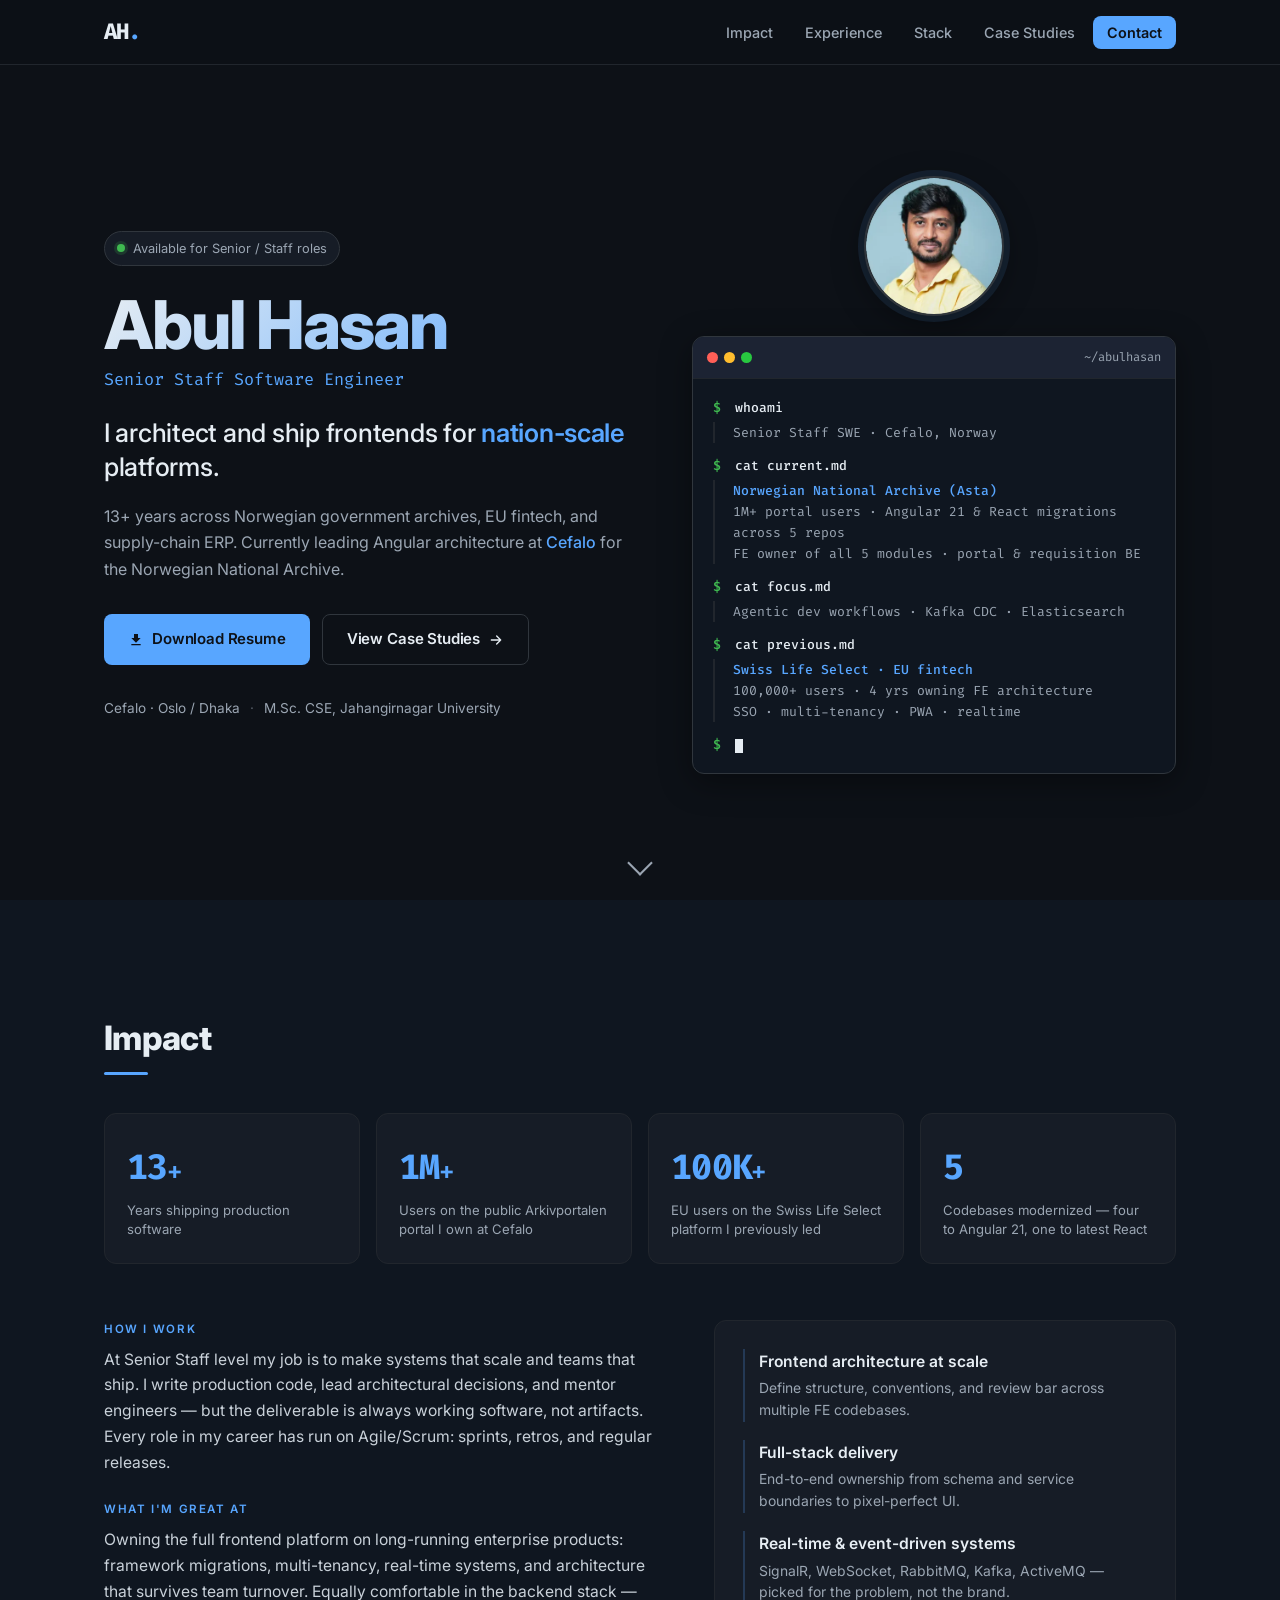
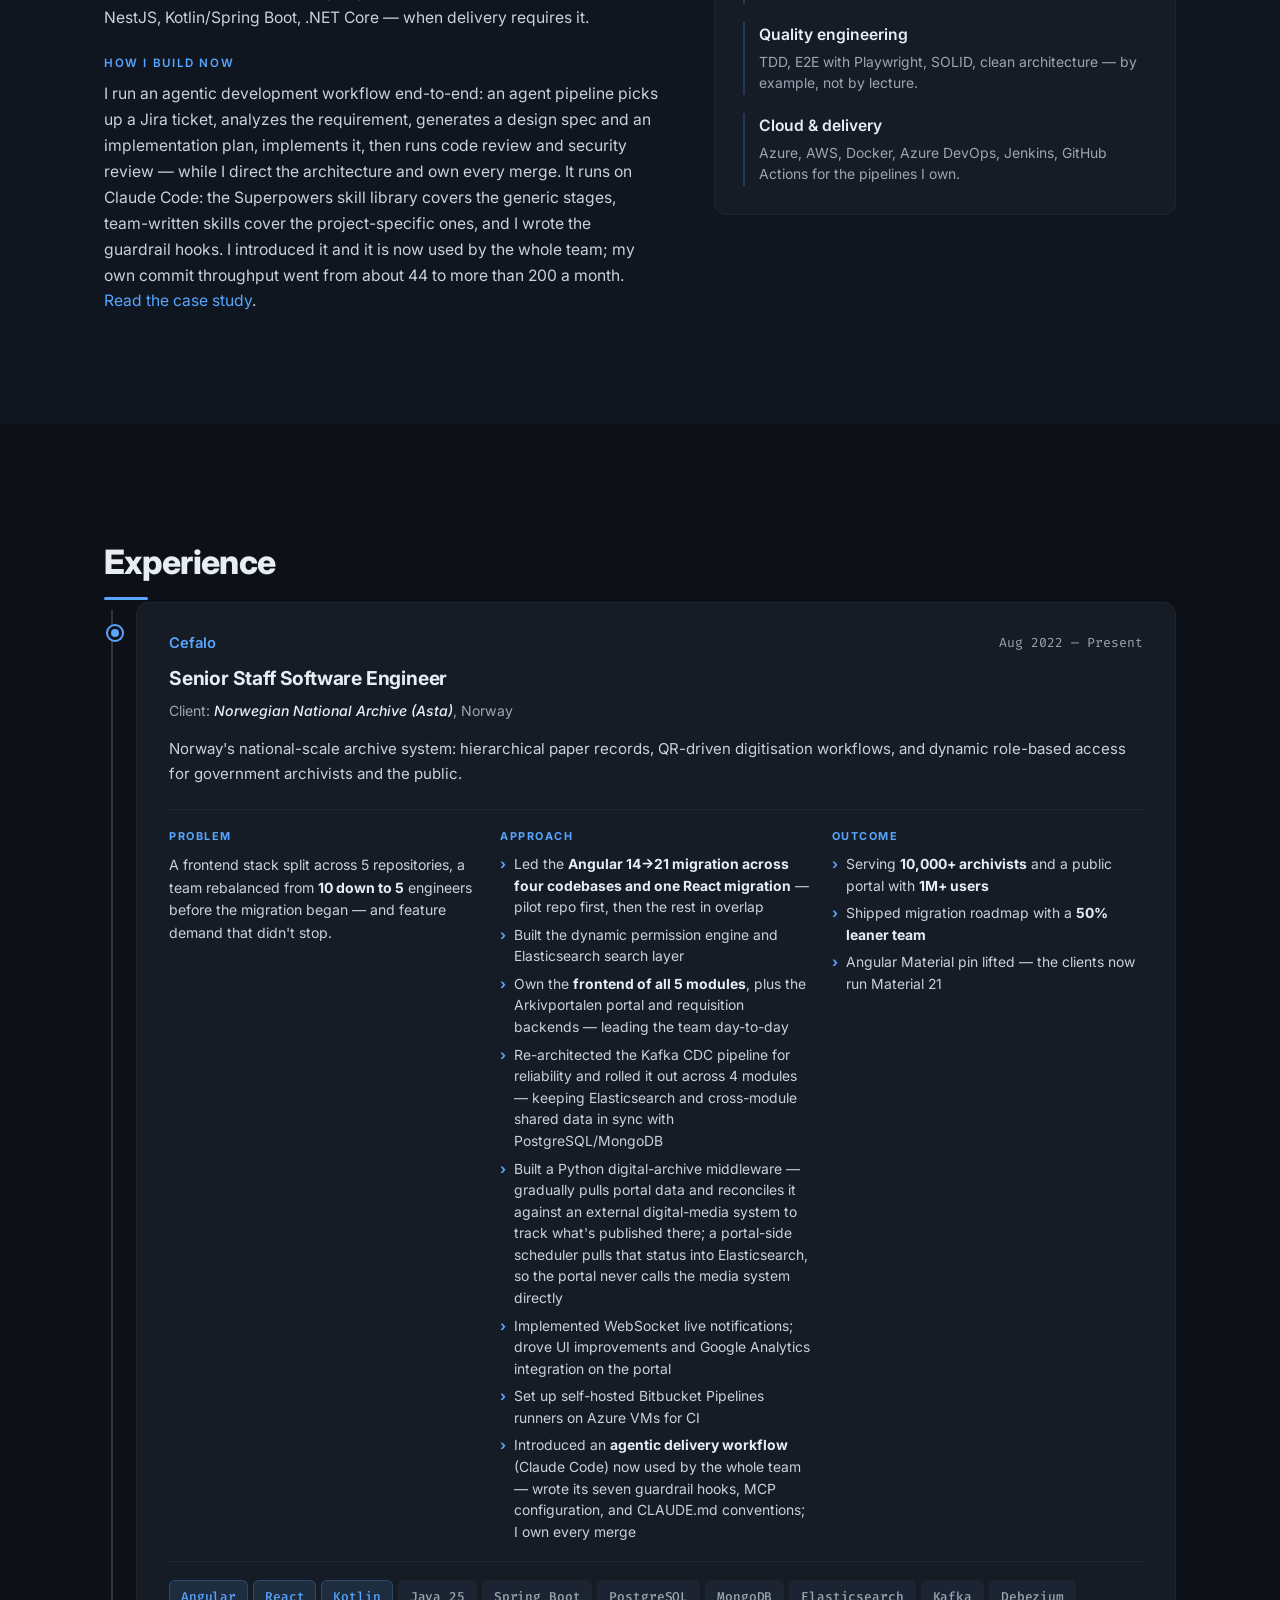
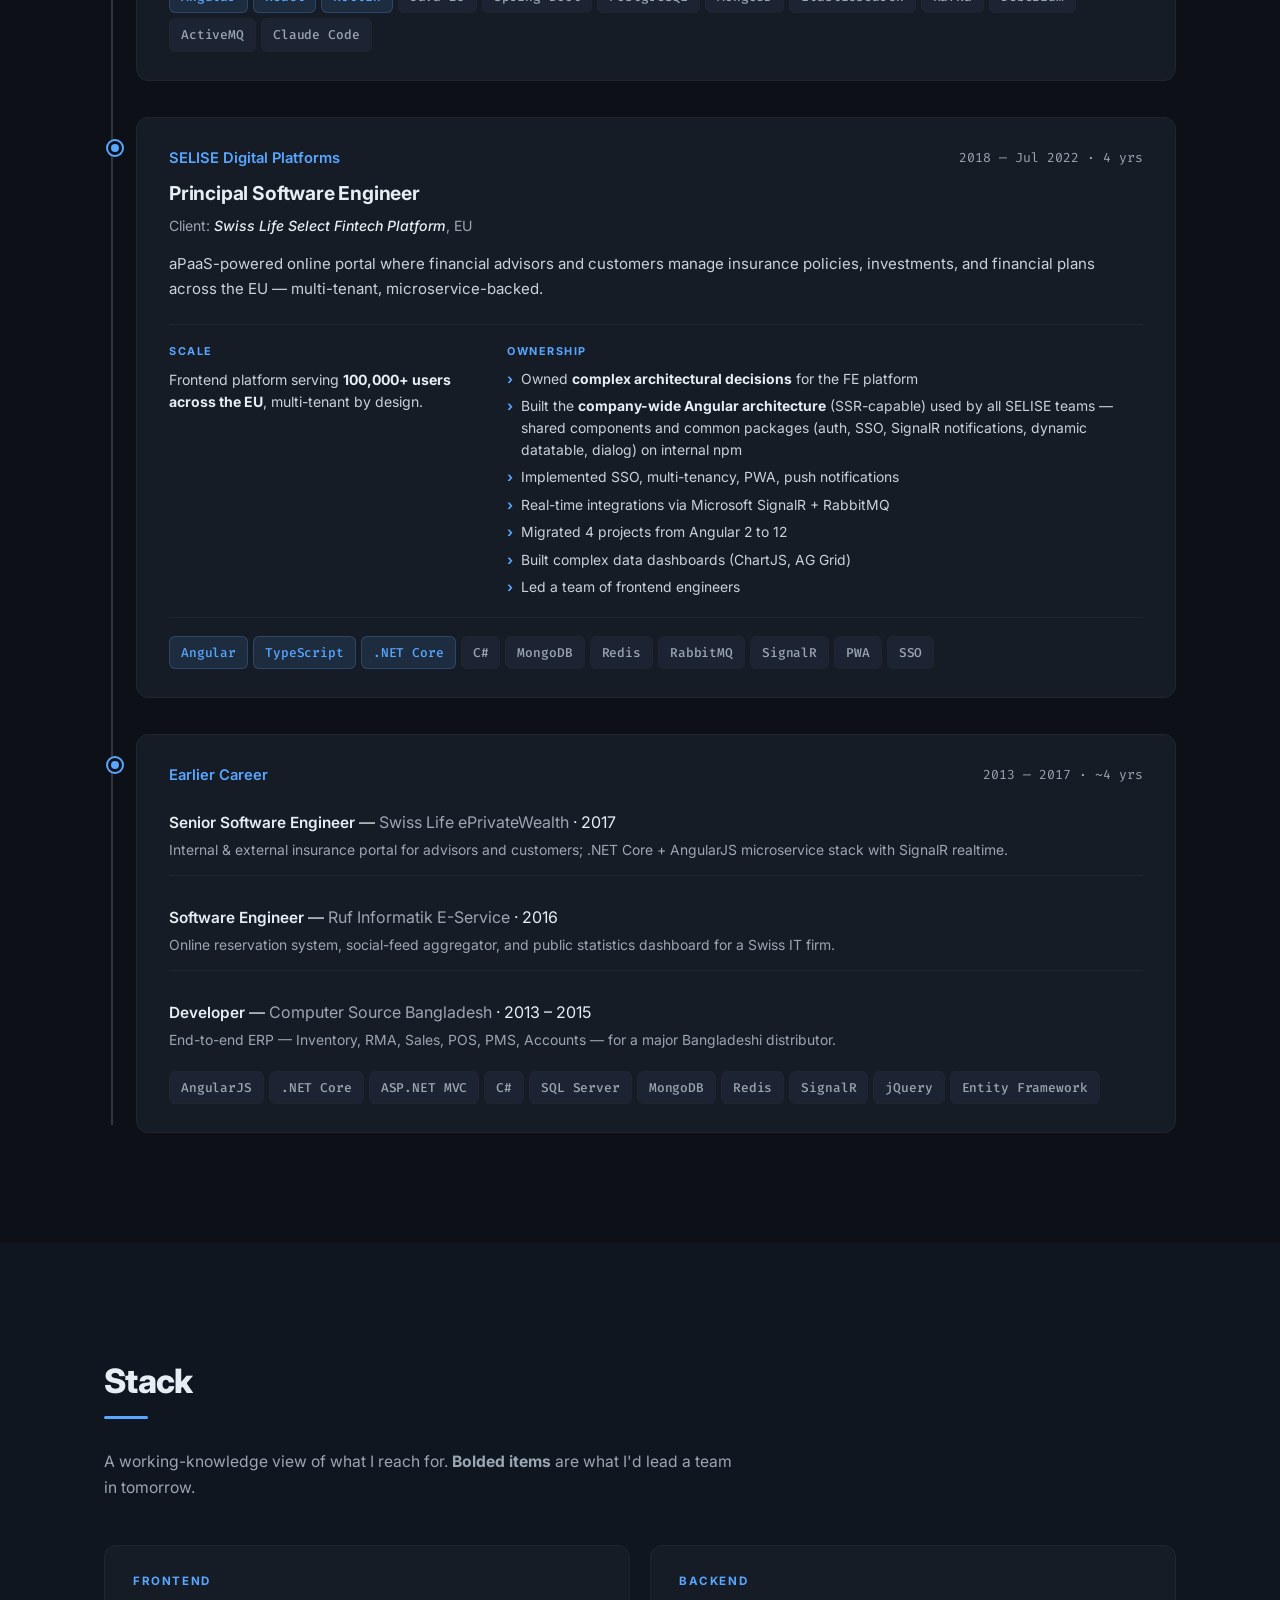
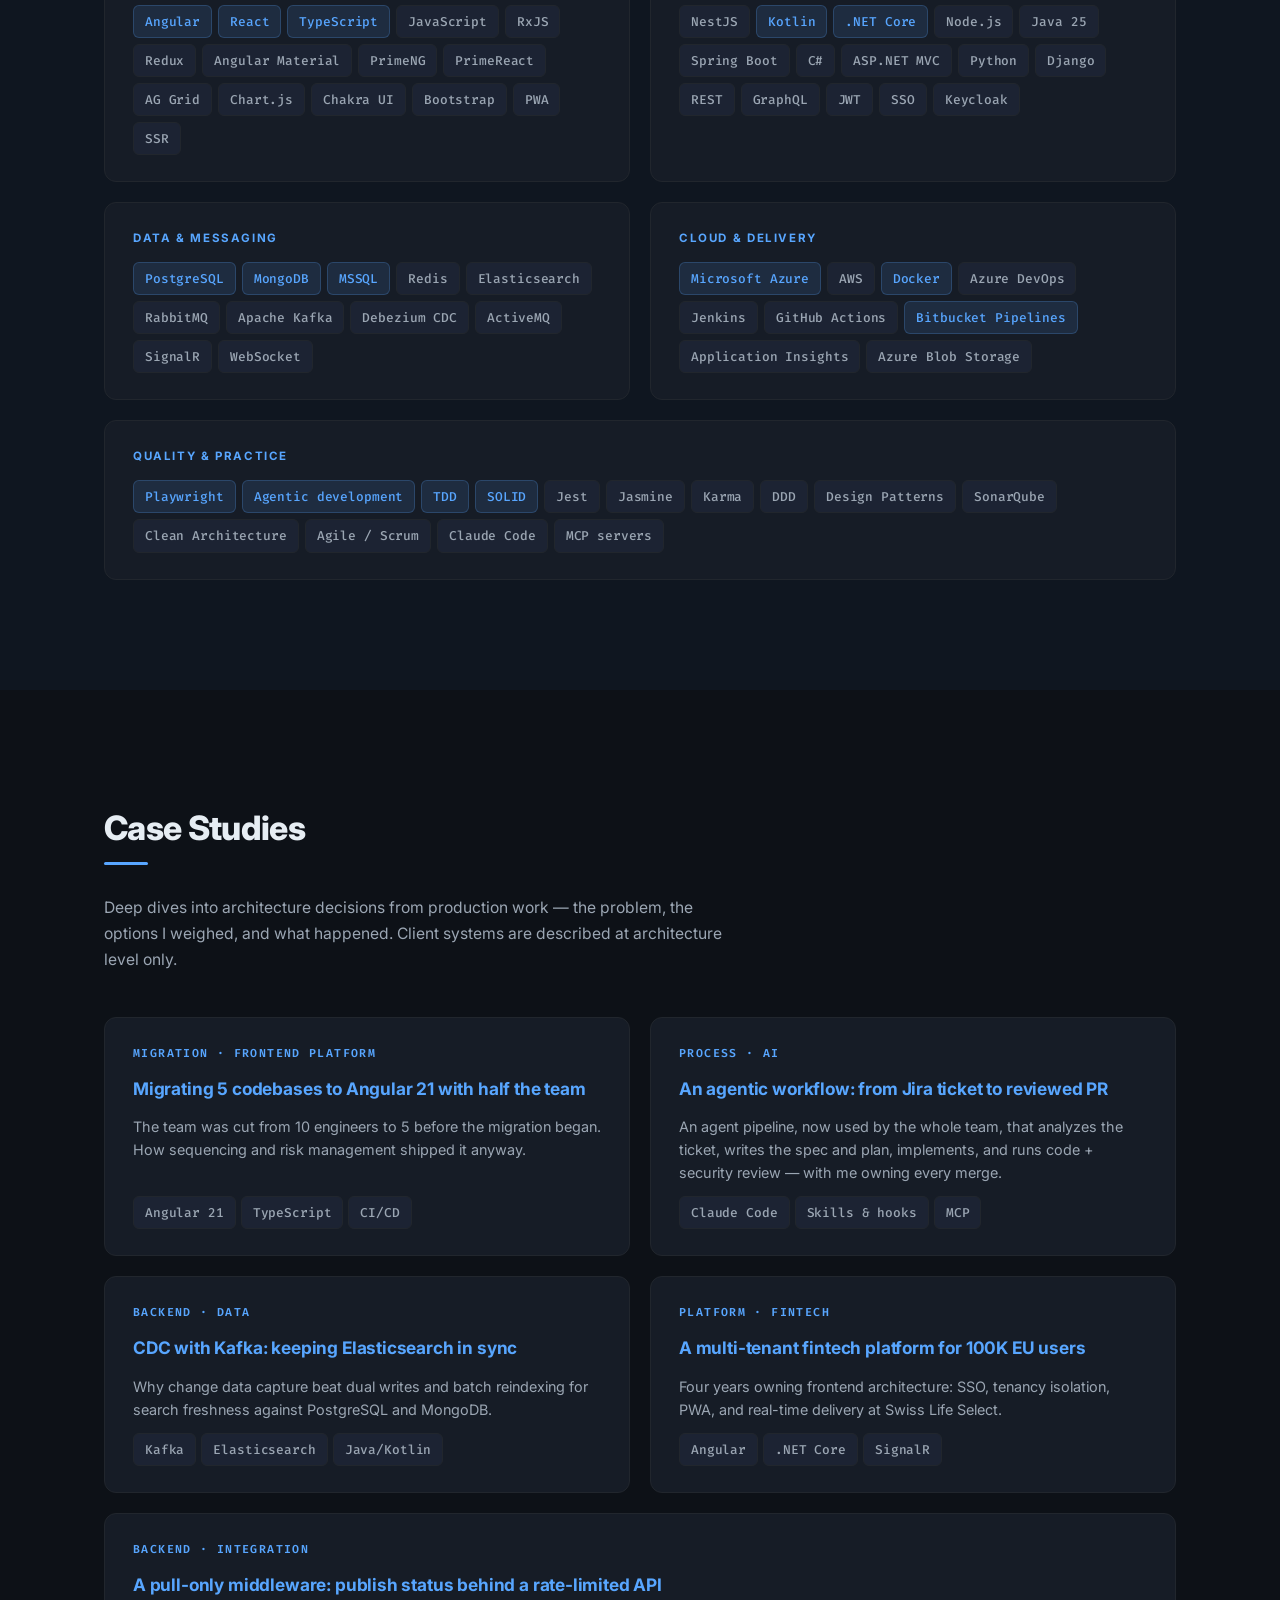
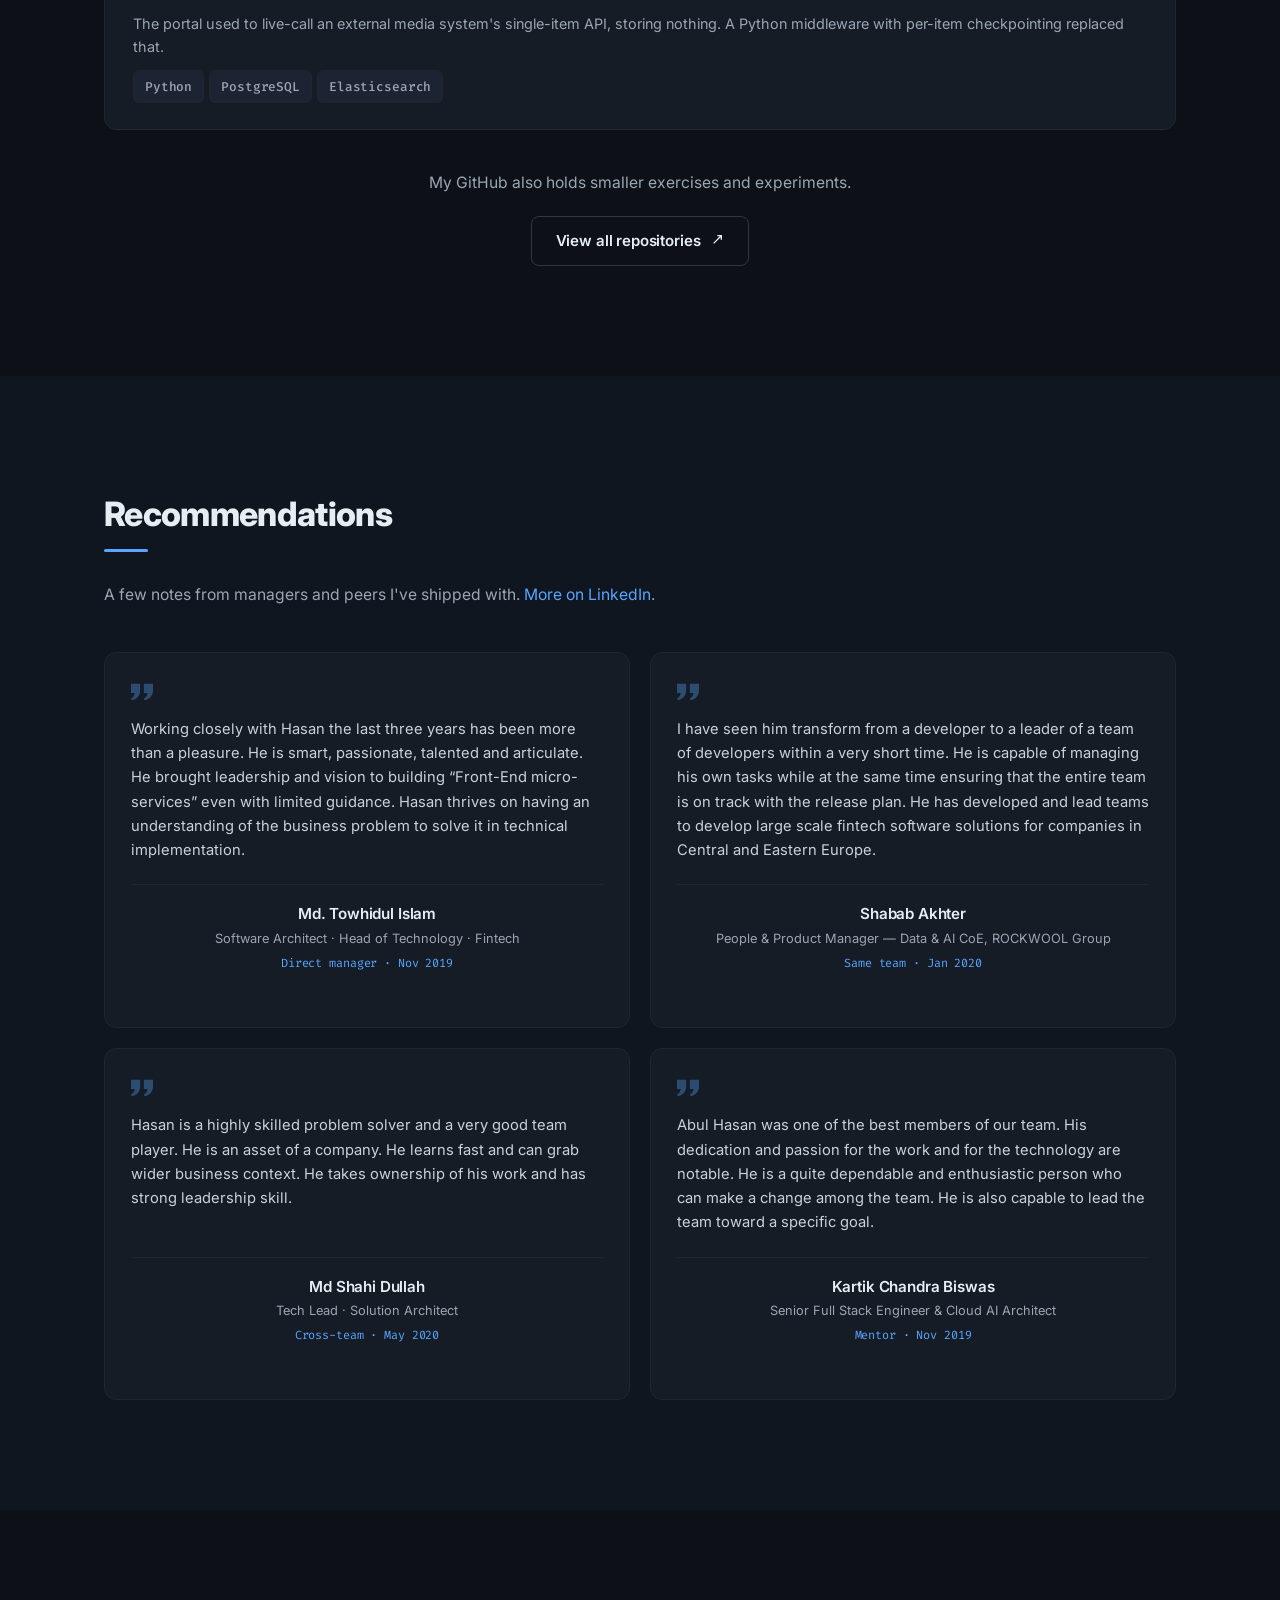
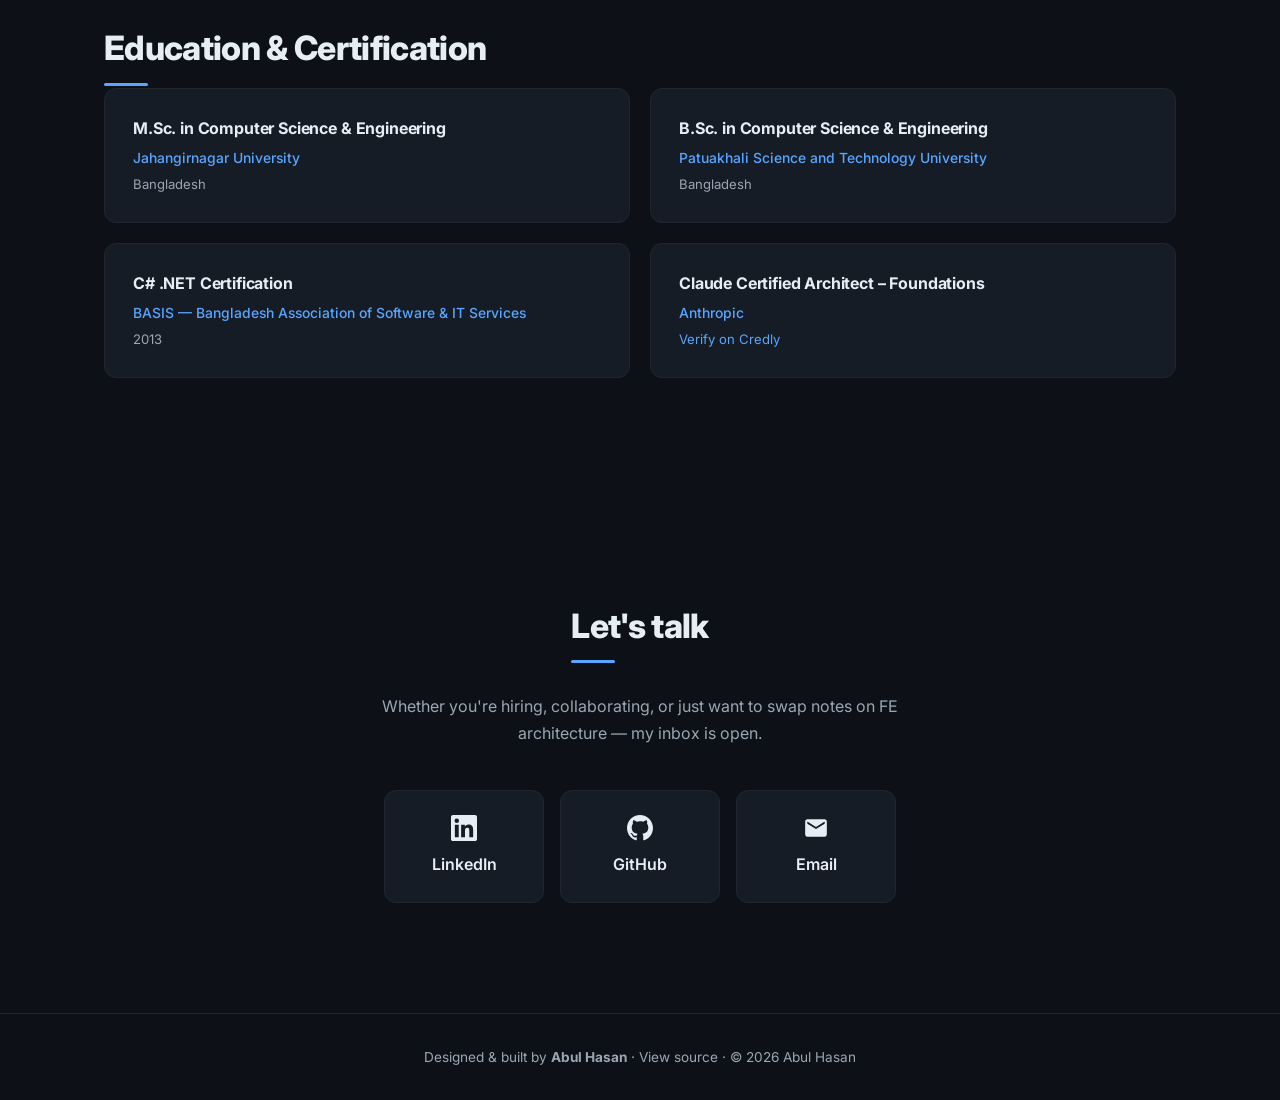
==== index.html @ ea75c5dd "feat: add Claude certification and align portfolio with updated CV - Add Claude Certified Architect " ====
<!DOCTYPE html>
<html lang="en">
<head>
  <meta charset="UTF-8" />
  <meta name="viewport" content="width=device-width, initial-scale=1.0" />
  <meta name="description" content="Abul Hasan — Senior Staff Software Engineer with 13+ years building production frontends — currently the frontend of a nation-scale government platform at Cefalo for the Norwegian National Archive (public portal serving 1M+ users). Previously owned the FE platform behind Swiss Life Select fintech (100K+ EU users)." />
  <meta name="keywords" content="Abul Hasan, Senior Staff Software Engineer, Frontend Architect, Angular, React, NestJS, Kotlin, Spring Boot, .NET Core, Microservices, Cefalo, Norwegian National Archive, Swiss Life Select" />
  <meta name="author" content="Abul Hasan" />
  <meta name="theme-color" content="#0d1117" />
  <meta name="color-scheme" content="dark" />

  <meta property="og:title" content="Abul Hasan — Senior Staff Software Engineer" />
  <meta property="og:description" content="13+ years of production frontend architecture. Norwegian National Archive (1M+ portal users) · Swiss Life Select (100K+ EU users)." />
  <meta property="og:type" content="website" />
  <meta property="og:url" content="https://ahasan09.github.io/" />
  <meta property="og:image" content="https://ahasan09.github.io/avatar-square.png" />

  <meta name="twitter:card" content="summary_large_image" />
  <meta name="twitter:title" content="Abul Hasan — Senior Staff Software Engineer" />
  <meta name="twitter:description" content="13+ years of production frontend architecture. Norwegian National Archive (1M+ portal users) · Swiss Life Select (100K+ EU users)." />
  <meta name="twitter:image" content="https://ahasan09.github.io/avatar-square.png" />

  <link rel="canonical" href="https://ahasan09.github.io/" />
  <link rel="icon" type="image/png" href="avatar.png" />
  <link rel="apple-touch-icon" href="avatar.png" />

  <title>Abul Hasan | Senior Staff Software Engineer</title>

  <link rel="stylesheet" href="style.css" />
  <link rel="preload" as="image" href="avatar.webp" type="image/webp" />
  <link rel="preconnect" href="https://fonts.googleapis.com" />
  <link rel="preconnect" href="https://fonts.gstatic.com" crossorigin />
  <link href="https://fonts.googleapis.com/css2?family=Inter:wght@300;400;500;600;700;800&family=Fira+Code:wght@400;500&display=swap" rel="stylesheet" />

  <script type="application/ld+json">
  {
    "@context": "https://schema.org",
    "@type": "Person",
    "name": "Abul Hasan",
    "jobTitle": "Senior Staff Software Engineer",
    "url": "https://ahasan09.github.io/",
    "image": "https://ahasan09.github.io/avatar.png",
    "email": "abul.hasan@cefalo.com",
    "worksFor": {
      "@type": "Organization",
      "name": "Cefalo",
      "url": "https://www.cefalo.com"
    },
    "alumniOf": [
      { "@type": "CollegeOrUniversity", "name": "Jahangirnagar University" },
      { "@type": "CollegeOrUniversity", "name": "Patuakhali Science and Technology University" }
    ],
    "knowsAbout": [
      "Frontend Architecture", "Angular", "React", "TypeScript", "RxJS",
      "NestJS", "Node.js", "Kotlin", "Spring Boot", "Java",
      ".NET Core", "C#", "Python", "Django",
      "PostgreSQL", "MongoDB", "Elasticsearch", "Redis",
      "Apache Kafka", "RabbitMQ", "SignalR",
      "Microsoft Azure", "AWS", "Docker", "CI/CD",
      "Agentic Software Development", "Claude Code", "Model Context Protocol"
    ],
    "hasCredential": [
      {
        "@type": "EducationalOccupationalCredential",
        "name": "Claude Certified Architect – Foundations",
        "credentialCategory": "certification",
        "recognizedBy": { "@type": "Organization", "name": "Anthropic", "url": "https://www.anthropic.com" },
        "url": "https://www.credly.com/badges/e6e3906e-3777-4bdd-99ed-66f9198ec36e/public_url"
      }
    ],
    "sameAs": [
      "https://github.com/ahasan09",
      "https://www.linkedin.com/in/ahasan09/"
    ]
  }
  </script>
</head>
<body>

  <!-- SVG icon sprite — referenced via <use href="#id"/> -->
  <svg width="0" height="0" style="position:absolute" aria-hidden="true" focusable="false">
    <symbol id="i-github" viewBox="0 0 24 24"><path d="M12 0C5.374 0 0 5.373 0 12c0 5.302 3.438 9.8 8.207 11.387.599.111.793-.261.793-.577v-2.234c-3.338.726-4.033-1.416-4.033-1.416-.546-1.387-1.333-1.756-1.333-1.756-1.089-.745.083-.729.083-.729 1.205.084 1.839 1.237 1.839 1.237 1.07 1.834 2.807 1.304 3.492.997.107-.775.418-1.305.762-1.604-2.665-.305-5.467-1.334-5.467-5.931 0-1.311.469-2.381 1.236-3.221-.124-.303-.535-1.524.117-3.176 0 0 1.008-.322 3.301 1.23A11.509 11.509 0 0112 5.803c1.02.005 2.047.138 3.006.404 2.291-1.552 3.297-1.23 3.297-1.23.653 1.653.242 2.874.118 3.176.77.84 1.235 1.911 1.235 3.221 0 4.609-2.807 5.624-5.479 5.921.43.372.823 1.102.823 2.222v3.293c0 .319.192.694.801.576C20.566 21.797 24 17.3 24 12c0-6.627-5.373-12-12-12z"/></symbol>
    <symbol id="i-linkedin" viewBox="0 0 24 24"><path d="M20.447 20.452h-3.554v-5.569c0-1.328-.027-3.037-1.852-3.037-1.853 0-2.136 1.445-2.136 2.939v5.667H9.351V9h3.414v1.561h.046c.477-.9 1.637-1.85 3.37-1.85 3.601 0 4.267 2.37 4.267 5.455v6.286zM5.337 7.433a2.062 2.062 0 01-2.063-2.065 2.064 2.064 0 112.063 2.065zm1.782 13.019H3.555V9h3.564v11.452zM22.225 0H1.771C.792 0 0 .774 0 1.729v20.542C0 23.227.792 24 1.771 24h20.451C23.2 24 24 23.227 24 22.271V1.729C24 .774 23.2 0 22.222 0h.003z"/></symbol>
    <symbol id="i-mail" viewBox="0 0 24 24"><path d="M20 4H4c-1.1 0-2 .9-2 2v12c0 1.1.9 2 2 2h16c1.1 0 2-.9 2-2V6c0-1.1-.9-2-2-2zm0 4l-8 5-8-5V6l8 5 8-5v2z"/></symbol>
    <symbol id="i-arrow" viewBox="0 0 24 24"><path d="M5 12h14M13 6l6 6-6 6" fill="none" stroke="currentColor" stroke-width="2" stroke-linecap="round" stroke-linejoin="round"/></symbol>
    <symbol id="i-arrow-out" viewBox="0 0 24 24"><path d="M14 3v2h3.59l-9.83 9.83 1.41 1.41L19 6.41V10h2V3z"/></symbol>
    <symbol id="i-download" viewBox="0 0 24 24"><path d="M5 20h14v-2H5v2zM19 9h-4V3H9v6H5l7 7 7-7z"/></symbol>
    <symbol id="i-quote" viewBox="0 0 24 24"><path d="M9.983 3v7.391c0 5.704-3.731 9.57-8.983 10.609l-.995-2.151c2.432-.917 3.995-3.638 3.995-5.849h-4v-10h9.983zm14.017 0v7.391c0 5.704-3.748 9.571-9 10.609l-.996-2.151c2.433-.917 3.996-3.638 3.996-5.849h-3.983v-10h9.983z"/></symbol>
  </svg>

  <a href="#main" class="skip-link">Skip to content</a>

  <!-- NAV -->
  <nav id="navbar">
    <div class="nav-inner">
      <a href="#hero" class="nav-logo">AH<span class="dot">.</span></a>
      <ul class="nav-links">
        <li><a href="#impact">Impact</a></li>
        <li><a href="#experience">Experience</a></li>
        <li><a href="#skills">Stack</a></li>
        <li><a href="#projects">Case Studies</a></li>
        <li><a href="#contact" class="btn-nav">Contact</a></li>
      </ul>
      <button class="hamburger" id="hamburger" aria-label="Toggle navigation menu" aria-expanded="false" aria-controls="nav-links">
        <span></span><span></span><span></span>
      </button>
    </div>
  </nav>

  <main id="main">

  <!-- HERO -->
  <section id="hero">
    <div class="hero-content">
      <div class="hero-status" aria-label="Availability">
        <span class="status-dot"></span>
        <span>Available for Senior / Staff roles</span>
      </div>

      <h1 class="hero-name">Abul Hasan</h1>
      <p class="hero-tagline">Senior Staff Software Engineer</p>

      <p class="hero-positioning">
        I architect and ship frontends for <strong>nation-scale</strong> platforms.
      </p>

      <p class="hero-sub">
        13+ years across Norwegian government archives, EU fintech, and supply-chain ERP. Currently leading Angular architecture at <a href="https://www.cefalo.com" target="_blank" rel="noopener">Cefalo</a> for the Norwegian National Archive.
      </p>

      <div class="hero-actions">
        <a href="abul-hasan-cv.pdf" class="btn btn-primary" download="Abul-Hasan-CV.pdf">
          <svg class="btn-icon" aria-hidden="true" focusable="false"><use href="#i-download"/></svg>
          Download Resume
        </a>
        <a href="#projects" class="btn btn-outline">
          View Case Studies
          <svg class="btn-icon" aria-hidden="true" focusable="false"><use href="#i-arrow"/></svg>
        </a>
      </div>

      <div class="hero-meta-row">
        <span>Cefalo · Oslo / Dhaka</span>
        <span class="meta-sep" aria-hidden="true">·</span>
        <span>M.Sc. CSE, Jahangirnagar University</span>
      </div>
    </div>

    <aside class="hero-visual" aria-label="Current focus and recent work">
      <div class="hero-avatar-wrap">
        <picture>
          <source srcset="avatar.webp" type="image/webp" />
          <img src="avatar.png" alt="Portrait of Abul Hasan" class="hero-avatar" width="160" height="160" fetchpriority="high" decoding="async" />
        </picture>
      </div>

      <div class="terminal-card">
        <div class="terminal-header">
          <span class="t-dot t-red" aria-hidden="true"></span>
          <span class="t-dot t-yellow" aria-hidden="true"></span>
          <span class="t-dot t-green" aria-hidden="true"></span>
          <span class="terminal-path">~/abulhasan</span>
        </div>
        <div class="terminal-body">
          <div class="t-cmd"><span class="t-prompt">$</span> whoami</div>
          <div class="t-out">Senior Staff SWE · Cefalo, Norway</div>

          <div class="t-cmd"><span class="t-prompt">$</span> cat current.md</div>
          <div class="t-out">
            <strong>Norwegian National Archive (Asta)</strong><br/>
            1M+ portal users · Angular 21 &amp; React migrations across 5 repos<br/>
            FE owner of all 5 modules · portal &amp; requisition BE
          </div>

          <div class="t-cmd"><span class="t-prompt">$</span> cat focus.md</div>
          <div class="t-out">
            Agentic dev workflows · Kafka CDC · Elasticsearch
          </div>

          <div class="t-cmd"><span class="t-prompt">$</span> cat previous.md</div>
          <div class="t-out">
            <strong>Swiss Life Select · EU fintech</strong><br/>
            100,000+ users · 4 yrs owning FE architecture<br/>
            SSO · multi-tenancy · PWA · realtime
          </div>

          <div class="t-cmd"><span class="t-prompt">$</span> <span class="t-cursor"></span></div>
        </div>
      </div>
    </aside>

    <a href="#impact" class="scroll-down" aria-label="Scroll to next section">
      <span></span>
    </a>
  </section>

  <!-- IMPACT (formerly About) -->
  <section id="impact">
    <div class="container">
      <h2 class="section-title">Impact</h2>

      <div class="impact-stats">
        <div class="stat">
          <span class="stat-num">13<span class="stat-plus">+</span></span>
          <span class="stat-label">Years shipping production software</span>
        </div>
        <div class="stat">
          <span class="stat-num">1M<span class="stat-plus">+</span></span>
          <span class="stat-label">Users on the public Arkivportalen portal I own at Cefalo</span>
        </div>
        <div class="stat">
          <span class="stat-num">100K<span class="stat-plus">+</span></span>
          <span class="stat-label">EU users on the Swiss Life Select platform I previously led</span>
        </div>
        <div class="stat">
          <span class="stat-num">5</span>
          <span class="stat-label">Codebases modernized — four to Angular 21, one to latest React</span>
        </div>
      </div>

      <div class="impact-grid">
        <div class="impact-prose">
          <h3 class="kicker">How I work</h3>
          <p>
            At Senior Staff level my job is to make systems that scale and teams that ship. I write production code, lead architectural decisions, and mentor engineers — but the deliverable is always working software, not artifacts. Every role in my career has run on Agile/Scrum: sprints, retros, and regular releases.
          </p>

          <h3 class="kicker">What I'm great at</h3>
          <p>
            Owning the full frontend platform on long-running enterprise products: framework migrations, multi-tenancy, real-time systems, and architecture that survives team turnover. Equally comfortable in the backend stack — NestJS, Kotlin/Spring Boot, .NET Core — when delivery requires it.
          </p>

          <h3 class="kicker">How I build now</h3>
          <p>
            I run an agentic development workflow end-to-end: an agent pipeline picks up a Jira ticket, analyzes the requirement, generates a design spec and an implementation plan, implements it, then runs code review and security review — while I direct the architecture and own every merge. It runs on Claude Code: the Superpowers skill library covers the generic stages, team-written skills cover the project-specific ones, and I wrote the guardrail hooks. I introduced it and it is now used by the whole team; my own commit throughput went from about 44 to more than 200 a month. <a href="case-studies/agentic-workflow.html">Read the case study</a>.
          </p>
        </div>

        <ul class="impact-pillars">
          <li>
            <strong>Frontend architecture at scale</strong>
            <p>Define structure, conventions, and review bar across multiple FE codebases.</p>
          </li>
          <li>
            <strong>Full-stack delivery</strong>
            <p>End-to-end ownership from schema and service boundaries to pixel-perfect UI.</p>
          </li>
          <li>
            <strong>Real-time &amp; event-driven systems</strong>
            <p>SignalR, WebSocket, RabbitMQ, Kafka, ActiveMQ — picked for the problem, not the brand.</p>
          </li>
          <li>
            <strong>Quality engineering</strong>
            <p>TDD, E2E with Playwright, SOLID, clean architecture — by example, not by lecture.</p>
          </li>
          <li>
            <strong>Cloud &amp; delivery</strong>
            <p>Azure, AWS, Docker, Azure DevOps, Jenkins, GitHub Actions for the pipelines I own.</p>
          </li>
        </ul>
      </div>
    </div>
  </section>

  <!-- EXPERIENCE -->
  <section id="experience">
    <div class="container">
      <h2 class="section-title">Experience</h2>
      <div class="timeline">

        <!-- CEFALO — case study -->
        <article class="timeline-item">
          <div class="timeline-marker" aria-hidden="true"></div>
          <div class="timeline-card case-study">
            <header class="timeline-meta">
              <span class="timeline-company">Cefalo</span>
              <span class="timeline-period">Aug 2022 — Present</span>
            </header>
            <h3 class="timeline-role">Senior Staff Software Engineer</h3>
            <p class="timeline-client">Client: <em>Norwegian National Archive (Asta)</em>, Norway</p>

            <p class="timeline-desc">
              Norway's national-scale archive system: hierarchical paper records, QR-driven digitisation workflows, and dynamic role-based access for government archivists and the public.
            </p>

            <div class="case-row">
              <div class="case-block">
                <h4 class="case-label">Problem</h4>
                <p>A frontend stack split across 5 repositories, a team rebalanced from <strong>10 down to 5</strong> engineers before the migration began — and feature demand that didn't stop.</p>
              </div>
              <div class="case-block">
                <h4 class="case-label">Approach</h4>
                <ul>
                  <li>Led the <strong>Angular 14→21 migration across four codebases and one React migration</strong> — pilot repo first, then the rest in overlap</li>
                  <li>Built the dynamic permission engine and Elasticsearch search layer</li>
                  <li>Own the <strong>frontend of all 5 modules</strong>, plus the Arkivportalen portal and requisition backends — leading the team day-to-day</li>
                  <li>Re-architected the Kafka CDC pipeline for reliability and rolled it out across 4 modules — keeping Elasticsearch and cross-module shared data in sync with PostgreSQL/MongoDB</li>
                  <li>Built a Python digital-archive middleware — gradually pulls portal data and reconciles it against an external digital-media system to track what's published there; a portal-side scheduler pulls that status into Elasticsearch, so the portal never calls the media system directly</li>
                  <li>Implemented WebSocket live notifications; drove UI improvements and Google Analytics integration on the portal</li>
                  <li>Set up self-hosted Bitbucket Pipelines runners on Azure VMs for CI</li>
                  <li>Introduced an <strong>agentic delivery workflow</strong> (Claude Code) now used by the whole team — wrote its seven guardrail hooks, MCP configuration, and CLAUDE.md conventions; I own every merge</li>
                </ul>
              </div>
              <div class="case-block">
                <h4 class="case-label">Outcome</h4>
                <ul>
                  <li>Serving <strong>10,000+ archivists</strong> and a public portal with <strong>1M+ users</strong></li>
                  <li>Shipped migration roadmap with a <strong>50% leaner team</strong></li>
                  <li>Angular Material pin lifted — the clients now run Material 21</li>
                </ul>
              </div>
            </div>

            <div class="chips chips-tight">
              <span class="chip chip-strong">Angular</span>
              <span class="chip chip-strong">React</span>
              <span class="chip chip-strong">Kotlin</span>
              <span class="chip">Java 25</span>
              <span class="chip">Spring Boot</span>
              <span class="chip">PostgreSQL</span>
              <span class="chip">MongoDB</span>
              <span class="chip">Elasticsearch</span>
              <span class="chip">Kafka</span>
              <span class="chip">Debezium</span>
              <span class="chip">ActiveMQ</span>
              <span class="chip">Claude Code</span>
            </div>
          </div>
        </article>

        <!-- SELISE — case study -->
        <article class="timeline-item">
          <div class="timeline-marker" aria-hidden="true"></div>
          <div class="timeline-card case-study">
            <header class="timeline-meta">
              <span class="timeline-company">SELISE Digital Platforms</span>
              <span class="timeline-period">2018 — Jul 2022 · 4 yrs</span>
            </header>
            <h3 class="timeline-role">Principal Software Engineer</h3>
            <p class="timeline-client">Client: <em>Swiss Life Select Fintech Platform</em>, EU</p>

            <p class="timeline-desc">
              aPaaS-powered online portal where financial advisors and customers manage insurance policies, investments, and financial plans across the EU — multi-tenant, microservice-backed.
            </p>

            <div class="case-row">
              <div class="case-block">
                <h4 class="case-label">Scale</h4>
                <p>Frontend platform serving <strong>100,000+ users across the EU</strong>, multi-tenant by design.</p>
              </div>
              <div class="case-block">
                <h4 class="case-label">Ownership</h4>
                <ul>
                  <li>Owned <strong>complex architectural decisions</strong> for the FE platform</li>
                  <li>Built the <strong>company-wide Angular architecture</strong> (SSR-capable) used by all SELISE teams — shared components and common packages (auth, SSO, SignalR notifications, dynamic datatable, dialog) on internal npm</li>
                  <li>Implemented SSO, multi-tenancy, PWA, push notifications</li>
                  <li>Real-time integrations via Microsoft SignalR + RabbitMQ</li>
                  <li>Migrated 4 projects from Angular 2 to 12</li>
                  <li>Built complex data dashboards (ChartJS, AG Grid)</li>
                  <li>Led a team of frontend engineers</li>
                </ul>
              </div>
            </div>

            <div class="chips chips-tight">
              <span class="chip chip-strong">Angular</span>
              <span class="chip chip-strong">TypeScript</span>
              <span class="chip chip-strong">.NET Core</span>
              <span class="chip">C#</span>
              <span class="chip">MongoDB</span>
              <span class="chip">Redis</span>
              <span class="chip">RabbitMQ</span>
              <span class="chip">SignalR</span>
              <span class="chip">PWA</span>
              <span class="chip">SSO</span>
            </div>
          </div>
        </article>

        <!-- EARLIER CAREER — compressed -->
        <article class="timeline-item">
          <div class="timeline-marker" aria-hidden="true"></div>
          <div class="timeline-card earlier-career">
            <header class="timeline-meta">
              <span class="timeline-company">Earlier Career</span>
              <span class="timeline-period">2013 — 2017 · ~4 yrs</span>
            </header>

            <ul class="earlier-list">
              <li>
                <strong>Senior Software Engineer</strong> — <em>Swiss Life ePrivateWealth</em> · 2017
                <p>Internal &amp; external insurance portal for advisors and customers; .NET Core + AngularJS microservice stack with SignalR realtime.</p>
              </li>
              <li>
                <strong>Software Engineer</strong> — <em>Ruf Informatik E-Service</em> · 2016
                <p>Online reservation system, social-feed aggregator, and public statistics dashboard for a Swiss IT firm.</p>
              </li>
              <li>
                <strong>Developer</strong> — <em>Computer Source Bangladesh</em> · 2013 – 2015
                <p>End-to-end ERP — Inventory, RMA, Sales, POS, PMS, Accounts — for a major Bangladeshi distributor.</p>
              </li>
            </ul>

            <div class="chips chips-tight">
              <span class="chip">AngularJS</span>
              <span class="chip">.NET Core</span>
              <span class="chip">ASP.NET MVC</span>
              <span class="chip">C#</span>
              <span class="chip">SQL Server</span>
              <span class="chip">MongoDB</span>
              <span class="chip">Redis</span>
              <span class="chip">SignalR</span>
              <span class="chip">jQuery</span>
              <span class="chip">Entity Framework</span>
            </div>
          </div>
        </article>

      </div>
    </div>
  </section>

  <!-- SKILLS / STACK -->
  <section id="skills">
    <div class="container">
      <h2 class="section-title">Stack</h2>
      <p class="section-lede">A working-knowledge view of what I reach for. <strong>Bolded items</strong> are what I'd lead a team in tomorrow.</p>

      <div class="skills-grid">

        <div class="skill-group">
          <h3 class="skill-group-title">Frontend</h3>
          <div class="chips">
            <span class="chip chip-strong">Angular</span>
            <span class="chip chip-strong">React</span>
            <span class="chip chip-strong">TypeScript</span>
            <span class="chip">JavaScript</span>
            <span class="chip">RxJS</span>
            <span class="chip">Redux</span>
            <span class="chip">Angular Material</span>
            <span class="chip">PrimeNG</span>
            <span class="chip">PrimeReact</span>
            <span class="chip">AG Grid</span>
            <span class="chip">Chart.js</span>
            <span class="chip">Chakra UI</span>
            <span class="chip">Bootstrap</span>
            <span class="chip">PWA</span>
            <span class="chip">SSR</span>
          </div>
        </div>

        <div class="skill-group">
          <h3 class="skill-group-title">Backend</h3>
          <div class="chips">
            <span class="chip">NestJS</span>
            <span class="chip chip-strong">Kotlin</span>
            <span class="chip chip-strong">.NET Core</span>
            <span class="chip">Node.js</span>
            <span class="chip">Java 25</span>
            <span class="chip">Spring Boot</span>
            <span class="chip">C#</span>
            <span class="chip">ASP.NET MVC</span>
            <span class="chip">Python</span>
            <span class="chip">Django</span>
            <span class="chip">REST</span>
            <span class="chip">GraphQL</span>
            <span class="chip">JWT</span>
            <span class="chip">SSO</span>
            <span class="chip">Keycloak</span>
          </div>
        </div>

        <div class="skill-group">
          <h3 class="skill-group-title">Data &amp; messaging</h3>
          <div class="chips">
            <span class="chip chip-strong">PostgreSQL</span>
            <span class="chip chip-strong">MongoDB</span>
            <span class="chip chip-strong">MSSQL</span>
            <span class="chip">Redis</span>
            <span class="chip">Elasticsearch</span>
            <span class="chip">RabbitMQ</span>
            <span class="chip">Apache Kafka</span>
            <span class="chip">Debezium CDC</span>
            <span class="chip">ActiveMQ</span>
            <span class="chip">SignalR</span>
            <span class="chip">WebSocket</span>
          </div>
        </div>

        <div class="skill-group">
          <h3 class="skill-group-title">Cloud &amp; delivery</h3>
          <div class="chips">
            <span class="chip chip-strong">Microsoft Azure</span>
            <span class="chip">AWS</span>
            <span class="chip chip-strong">Docker</span>
            <span class="chip">Azure DevOps</span>
            <span class="chip">Jenkins</span>
            <span class="chip">GitHub Actions</span>
            <span class="chip chip-strong">Bitbucket Pipelines</span>
            <span class="chip">Application Insights</span>
            <span class="chip">Azure Blob Storage</span>
          </div>
        </div>

        <div class="skill-group">
          <h3 class="skill-group-title">Quality &amp; practice</h3>
          <div class="chips">
            <span class="chip chip-strong">Playwright</span>
            <span class="chip chip-strong">Agentic development</span>
            <span class="chip chip-strong">TDD</span>
            <span class="chip chip-strong">SOLID</span>
            <span class="chip">Jest</span>
            <span class="chip">Jasmine</span>
            <span class="chip">Karma</span>
            <span class="chip">DDD</span>
            <span class="chip">Design Patterns</span>
            <span class="chip">SonarQube</span>
            <span class="chip">Clean Architecture</span>
            <span class="chip">Agile / Scrum</span>
            <span class="chip">Claude Code</span>
            <span class="chip">MCP servers</span>
          </div>
        </div>

      </div>
    </div>
  </section>

  <!-- CASE STUDIES -->
  <section id="projects">
    <div class="container">
      <h2 class="section-title">Case Studies</h2>
      <p class="section-lede">Deep dives into architecture decisions from production work — the problem, the options I weighed, and what happened. Client systems are described at architecture level only.</p>

      <div class="projects-grid">

        <article class="project-card">
          <header class="project-header">
            <span class="project-tag">Migration · Frontend platform</span>
          </header>
          <h3 class="project-name"><a href="case-studies/angular-migration.html">Migrating 5 codebases to Angular 21 with half the team</a></h3>
          <p class="project-desc">The team was cut from 10 engineers to 5 before the migration began. How sequencing and risk management shipped it anyway.</p>
          <div class="chips chips-tight">
            <span class="chip">Angular 21</span><span class="chip">TypeScript</span><span class="chip">CI/CD</span>
          </div>
        </article>

        <article class="project-card">
          <header class="project-header">
            <span class="project-tag">Process · AI</span>
          </header>
          <h3 class="project-name"><a href="case-studies/agentic-workflow.html">An agentic workflow: from Jira ticket to reviewed PR</a></h3>
          <p class="project-desc">An agent pipeline, now used by the whole team, that analyzes the ticket, writes the spec and plan, implements, and runs code + security review — with me owning every merge.</p>
          <div class="chips chips-tight">
            <span class="chip">Claude Code</span><span class="chip">Skills &amp; hooks</span><span class="chip">MCP</span>
          </div>
        </article>

        <article class="project-card">
          <header class="project-header">
            <span class="project-tag">Backend · Data</span>
          </header>
          <h3 class="project-name"><a href="case-studies/kafka-cdc-search.html">CDC with Kafka: keeping Elasticsearch in sync</a></h3>
          <p class="project-desc">Why change data capture beat dual writes and batch reindexing for search freshness against PostgreSQL and MongoDB.</p>
          <div class="chips chips-tight">
            <span class="chip">Kafka</span><span class="chip">Elasticsearch</span><span class="chip">Java/Kotlin</span>
          </div>
        </article>

        <article class="project-card">
          <header class="project-header">
            <span class="project-tag">Platform · Fintech</span>
          </header>
          <h3 class="project-name"><a href="case-studies/swiss-life-platform.html">A multi-tenant fintech platform for 100K EU users</a></h3>
          <p class="project-desc">Four years owning frontend architecture: SSO, tenancy isolation, PWA, and real-time delivery at Swiss Life Select.</p>
          <div class="chips chips-tight">
            <span class="chip">Angular</span><span class="chip">.NET Core</span><span class="chip">SignalR</span>
          </div>
        </article>

        <article class="project-card">
          <header class="project-header">
            <span class="project-tag">Backend · Integration</span>
          </header>
          <h3 class="project-name"><a href="case-studies/archive-middleware.html">A pull-only middleware: publish status behind a rate-limited API</a></h3>
          <p class="project-desc">The portal used to live-call an external media system's single-item API, storing nothing. A Python middleware with per-item checkpointing replaced that.</p>
          <div class="chips chips-tight">
            <span class="chip">Python</span><span class="chip">PostgreSQL</span><span class="chip">Elasticsearch</span>
          </div>
        </article>

      </div>

      <div class="projects-footer">
        <p class="section-lede projects-note">My GitHub also holds smaller exercises and experiments.</p>
        <a href="https://github.com/ahasan09?tab=repositories" target="_blank" rel="noopener" class="btn btn-outline">
          View all repositories
          <svg class="btn-icon" aria-hidden="true" focusable="false"><use href="#i-arrow-out"/></svg>
        </a>
      </div>
    </div>
  </section>

  <!-- RECOMMENDATIONS -->
  <section id="recommendations">
    <div class="container">
      <h2 class="section-title">Recommendations</h2>
      <p class="section-lede">A few notes from managers and peers I've shipped with. <a href="https://www.linkedin.com/in/ahasan09/details/recommendations/" target="_blank" rel="noopener">More on LinkedIn</a>.</p>

      <div class="recs-grid">

        <article class="rec-card">
          <svg class="rec-mark" aria-hidden="true" focusable="false"><use href="#i-quote"/></svg>
          <blockquote class="rec-quote">
            Working closely with Hasan the last three years has been more than a pleasure. He is smart, passionate, talented and articulate. He brought leadership and vision to building &ldquo;Front-End micro-services&rdquo; even with limited guidance. Hasan thrives on having an understanding of the business problem to solve it in technical implementation.
          </blockquote>
          <footer class="rec-author">
            <strong class="rec-name">Md. Towhidul Islam</strong>
            <span class="rec-role">Software Architect · Head of Technology · Fintech</span>
            <span class="rec-rel">Direct manager · Nov 2019</span>
          </footer>
        </article>

        <article class="rec-card">
          <svg class="rec-mark" aria-hidden="true" focusable="false"><use href="#i-quote"/></svg>
          <blockquote class="rec-quote">
            I have seen him transform from a developer to a leader of a team of developers within a very short time. He is capable of managing his own tasks while at the same time ensuring that the entire team is on track with the release plan. He has developed and lead teams to develop large scale fintech software solutions for companies in Central and Eastern Europe.
          </blockquote>
          <footer class="rec-author">
            <strong class="rec-name">Shabab Akhter</strong>
            <span class="rec-role">People &amp; Product Manager — Data &amp; AI CoE, ROCKWOOL Group</span>
            <span class="rec-rel">Same team · Jan 2020</span>
          </footer>
        </article>

        <article class="rec-card">
          <svg class="rec-mark" aria-hidden="true" focusable="false"><use href="#i-quote"/></svg>
          <blockquote class="rec-quote">
            Hasan is a highly skilled problem solver and a very good team player. He is an asset of a company. He learns fast and can grab wider business context. He takes ownership of his work and has strong leadership skill.
          </blockquote>
          <footer class="rec-author">
            <strong class="rec-name">Md Shahi Dullah</strong>
            <span class="rec-role">Tech Lead · Solution Architect</span>
            <span class="rec-rel">Cross-team · May 2020</span>
          </footer>
        </article>

        <article class="rec-card">
          <svg class="rec-mark" aria-hidden="true" focusable="false"><use href="#i-quote"/></svg>
          <blockquote class="rec-quote">
            Abul Hasan was one of the best members of our team. His dedication and passion for the work and for the technology are notable. He is a quite dependable and enthusiastic person who can make a change among the team. He is also capable to lead the team toward a specific goal.
          </blockquote>
          <footer class="rec-author">
            <strong class="rec-name">Kartik Chandra Biswas</strong>
            <span class="rec-role">Senior Full Stack Engineer &amp; Cloud AI Architect</span>
            <span class="rec-rel">Mentor · Nov 2019</span>
          </footer>
        </article>

      </div>
    </div>
  </section>

  <!-- EDUCATION -->
  <section id="education">
    <div class="container">
      <h2 class="section-title">Education &amp; Certification</h2>
      <div class="edu-grid">
        <div class="edu-card">
          <div class="edu-info">
            <h3>M.Sc. in Computer Science &amp; Engineering</h3>
            <p class="edu-school">Jahangirnagar University</p>
            <p class="edu-meta">Bangladesh</p>
          </div>
        </div>
        <div class="edu-card">
          <div class="edu-info">
            <h3>B.Sc. in Computer Science &amp; Engineering</h3>
            <p class="edu-school">Patuakhali Science and Technology University</p>
            <p class="edu-meta">Bangladesh</p>
          </div>
        </div>
        <div class="edu-card">
          <div class="edu-info">
            <h3>C# .NET Certification</h3>
            <p class="edu-school">BASIS — Bangladesh Association of Software &amp; IT Services</p>
            <p class="edu-meta">2013</p>
          </div>
        </div>
        <div class="edu-card">
          <div class="edu-info">
            <h3>Claude Certified Architect – Foundations</h3>
            <p class="edu-school">Anthropic</p>
            <p class="edu-meta"><a href="https://www.credly.com/badges/e6e3906e-3777-4bdd-99ed-66f9198ec36e/public_url" target="_blank" rel="noopener">Verify on Credly</a></p>
          </div>
        </div>
      </div>
    </div>
  </section>

  <!-- CONTACT -->
  <section id="contact">
    <div class="container">
      <h2 class="section-title">Let's talk</h2>
      <p class="contact-sub">
        Whether you're hiring, collaborating, or just want to swap notes on FE architecture — my inbox is open.
      </p>
      <div class="contact-links">
        <a href="https://www.linkedin.com/in/ahasan09/" target="_blank" rel="noopener" class="contact-card" aria-label="LinkedIn profile">
          <svg class="contact-icon" aria-hidden="true" focusable="false"><use href="#i-linkedin"/></svg>
          <span>LinkedIn</span>
        </a>
        <a href="https://github.com/ahasan09" target="_blank" rel="noopener" class="contact-card" aria-label="GitHub profile">
          <svg class="contact-icon" aria-hidden="true" focusable="false"><use href="#i-github"/></svg>
          <span>GitHub</span>
        </a>
        <a href="mailto:abul.hasan@cefalo.com" class="contact-card" aria-label="Send email">
          <svg class="contact-icon" aria-hidden="true" focusable="false"><use href="#i-mail"/></svg>
          <span>Email</span>
        </a>
      </div>
    </div>
  </section>

  </main>

  <!-- FOOTER -->
  <footer>
    <p>
      Designed &amp; built by <strong>Abul Hasan</strong> ·
      <a href="https://github.com/ahasan09/ahasan09.github.io" target="_blank" rel="noopener">View source</a> ·
      <span id="footer-year"></span>
    </p>
  </footer>

  <script src="script.js"></script>
</body>
</html>
---- style.css ----
/* ─── RESET & BASE ─────────────────────────────────────────── */
*, *::before, *::after { box-sizing: border-box; margin: 0; padding: 0; }

:root {
  --bg:        #0d1117;
  --bg2:       #0f1620;
  --bg3:       #161c26;
  --bg4:       #1c2333;
  --border:    #21262d;
  --border2:   #30363d;
  --accent:    #58a6ff;
  --accent-soft: rgba(88,166,255,.12);
  --accent-soft-2: rgba(88,166,255,.22);
  --good:      #3fb950;
  --warn:      #f0883e;
  --text:      #e6edf3;
  --text2:     #9ba6b3;       /* slightly brighter than #8b949e for AA contrast */
  --text3:     #c9d1d9;
  --radius:    12px;
  --radius-sm: 8px;
  --shadow:    0 8px 32px rgba(0,0,0,.4);
  --shadow-soft: 0 2px 12px rgba(0,0,0,.25);
  --transition: .25s ease;
  --max-w:     1120px;
}

html { scroll-behavior: smooth; }

body {
  font-family: 'Inter', system-ui, -apple-system, sans-serif;
  background: var(--bg);
  color: var(--text);
  line-height: 1.65;
  font-size: 16px;
  -webkit-font-smoothing: antialiased;
  text-rendering: optimizeLegibility;
}

a { color: var(--accent); text-decoration: none; transition: var(--transition); }
a:hover { text-decoration: underline; }

img { max-width: 100%; display: block; }

::selection { background: var(--accent-soft-2); color: var(--text); }

/* ─── A11Y ──────────────────────────────────────────────────── */
.skip-link {
  position: absolute; left: -9999px; top: 0;
  background: var(--accent); color: var(--bg);
  padding: 10px 16px; border-radius: var(--radius-sm);
  font-weight: 600; z-index: 999;
}
.skip-link:focus { left: 16px; top: 16px; }

:focus { outline: none; }
:focus-visible {
  outline: 2px solid var(--accent);
  outline-offset: 3px;
  border-radius: 4px;
}

/* ─── CONTAINER ─────────────────────────────────────────────── */
.container { max-width: var(--max-w); margin: 0 auto; padding: 0 24px; }

/* ─── NAVBAR ────────────────────────────────────────────────── */
#navbar {
  position: fixed; top: 0; left: 0; right: 0; z-index: 100;
  background: rgba(13,17,23,.85);
  backdrop-filter: blur(12px);
  -webkit-backdrop-filter: blur(12px);
  border-bottom: 1px solid var(--border);
  transition: background var(--transition);
}

.nav-inner {
  max-width: var(--max-w); margin: 0 auto; padding: 0 24px;
  height: 64px;
  display: flex; align-items: center; justify-content: space-between;
}

.nav-logo {
  font-family: 'Fira Code', monospace;
  font-size: 1.4rem; font-weight: 700;
  color: var(--text); letter-spacing: -1px;
}
.nav-logo .dot { color: var(--accent); }
.nav-logo:hover { text-decoration: none; }

.nav-links {
  list-style: none;
  display: flex; gap: 4px; align-items: center;
}
.nav-links a {
  color: var(--text2); padding: 8px 14px; border-radius: var(--radius-sm);
  font-size: .9rem; font-weight: 500;
}
.nav-links a:hover { color: var(--text); text-decoration: none; background: var(--bg3); }
.nav-links a.active { color: var(--text); }
.btn-nav {
  background: var(--accent) !important;
  color: var(--bg) !important;
  font-weight: 600 !important;
}
.btn-nav:hover { opacity: .88; background: var(--accent) !important; }

.hamburger {
  display: none; flex-direction: column; gap: 5px;
  background: none; border: none; cursor: pointer; padding: 6px;
}
.hamburger span {
  display: block; width: 22px; height: 2px;
  background: var(--text); border-radius: 2px;
  transition: var(--transition);
}

/* ─── SECTION SHARED ────────────────────────────────────────── */
section { padding: 110px 0; }

.section-title {
  font-size: clamp(1.6rem, 3vw, 2.1rem);
  font-weight: 800; margin-bottom: 12px;
  letter-spacing: -0.02em;
  position: relative; display: inline-block;
}
.section-title::after {
  content: ''; position: absolute;
  bottom: -10px; left: 0;
  width: 44px; height: 3px;
  background: var(--accent); border-radius: 2px;
}

.section-lede {
  color: var(--text2);
  margin-top: 28px; margin-bottom: 44px;
  max-width: 640px; font-size: .98rem;
}
.section-lede a { color: var(--accent); }

.kicker {
  font-size: .72rem;
  font-weight: 600;
  text-transform: uppercase;
  letter-spacing: .14em;
  color: var(--accent);
  margin-bottom: 8px;
  margin-top: 24px;
}
.kicker:first-child { margin-top: 0; }

/* ─── BUTTONS ───────────────────────────────────────────────── */
.btn {
  display: inline-flex; align-items: center; gap: 8px;
  padding: 12px 24px;
  border-radius: var(--radius-sm); font-weight: 600; font-size: .94rem;
  transition: var(--transition); cursor: pointer; border: none;
  letter-spacing: -0.01em;
}
.btn-icon { width: 16px; height: 16px; flex-shrink: 0; fill: currentColor; }

.btn-primary {
  background: var(--accent); color: var(--bg);
  box-shadow: 0 0 0 0 var(--accent-soft-2);
}
.btn-primary:hover {
  text-decoration: none;
  box-shadow: 0 0 0 4px var(--accent-soft-2);
  transform: translateY(-1px);
}
.btn-outline {
  border: 1px solid var(--border2); color: var(--text); background: transparent;
}
.btn-outline:hover {
  background: var(--bg3); border-color: var(--accent); color: var(--accent);
  text-decoration: none;
}

/* ─── HERO ──────────────────────────────────────────────────── */
#hero {
  min-height: 100vh;
  display: grid;
  grid-template-columns: 1.1fr 1fr;
  align-items: center; gap: 56px;
  padding: 130px 24px 80px;
  max-width: var(--max-w); margin: 0 auto;
  position: relative;
}

.hero-status {
  display: inline-flex; align-items: center; gap: 8px;
  background: var(--bg3); border: 1px solid var(--border2);
  padding: 6px 12px; border-radius: 999px;
  font-size: .8rem; color: var(--text2);
  margin-bottom: 24px;
}
.status-dot {
  width: 8px; height: 8px; border-radius: 50%;
  background: var(--good);
  box-shadow: 0 0 0 3px rgba(63,185,80,.18);
  animation: pulse 2.4s ease-in-out infinite;
}
@keyframes pulse {
  0%,100% { box-shadow: 0 0 0 3px rgba(63,185,80,.18); }
  50%     { box-shadow: 0 0 0 6px rgba(63,185,80,.05); }
}

.hero-name {
  font-size: clamp(2.6rem, 5.6vw, 4.2rem);
  font-weight: 800; line-height: 1.05;
  background: linear-gradient(135deg, #e6edf3 0%, #58a6ff 100%);
  -webkit-background-clip: text; background-clip: text;
  -webkit-text-fill-color: transparent;
  letter-spacing: -0.03em;
  margin-bottom: 6px;
}

.hero-tagline {
  font-family: 'Fira Code', monospace;
  color: var(--accent);
  font-size: clamp(.95rem, 1.6vw, 1.05rem);
  margin-bottom: 22px;
}

.hero-positioning {
  font-size: clamp(1.2rem, 2.2vw, 1.6rem);
  color: var(--text);
  font-weight: 500;
  letter-spacing: -0.01em;
  line-height: 1.35;
  margin-bottom: 18px;
}
.hero-positioning strong {
  color: var(--accent);
  font-weight: 600;
}

.hero-sub {
  color: var(--text2); margin-bottom: 32px;
  font-size: 1rem; max-width: 540px;
}
.hero-sub a { color: var(--accent); font-weight: 500; }

.hero-actions {
  display: flex; gap: 12px; flex-wrap: wrap;
  margin-bottom: 32px;
}

.hero-meta-row {
  color: var(--text2);
  font-size: .85rem;
  display: flex; gap: 10px; flex-wrap: wrap;
  align-items: center;
}
.meta-sep { opacity: .5; }

/* hero visual / right side */
.hero-visual {
  display: flex; flex-direction: column; gap: 20px;
  align-items: stretch;
}

.hero-avatar-wrap {
  display: flex; justify-content: center;
}
.hero-avatar {
  width: 140px; height: 140px; border-radius: 50%;
  object-fit: cover;
  border: 2px solid var(--border2);
  box-shadow: 0 0 0 6px rgba(88,166,255,.10), var(--shadow);
  transition: var(--transition);
}
.hero-avatar:hover {
  transform: scale(1.03);
  box-shadow: 0 0 0 8px rgba(88,166,255,.18), var(--shadow);
}

/* terminal "currently" card */
.terminal-card {
  background: var(--bg2);
  border: 1px solid var(--border2);
  border-radius: var(--radius);
  overflow: hidden;
  box-shadow: var(--shadow);
  font-family: 'Fira Code', monospace;
}
.terminal-header {
  background: var(--bg4); padding: 10px 14px;
  display: flex; align-items: center; gap: 6px;
  border-bottom: 1px solid var(--border);
}
.t-dot {
  width: 11px; height: 11px; border-radius: 50%; display: inline-block;
}
.t-red    { background: #ff5f57; }
.t-yellow { background: #ffbd2e; }
.t-green  { background: #28c840; }
.terminal-path {
  margin-left: auto;
  font-size: .76rem; color: var(--text2);
}
.terminal-body {
  padding: 18px 20px;
  font-size: .82rem;
  line-height: 1.6;
}
.t-cmd {
  color: var(--text);
  margin-top: 12px;
  font-weight: 500;
}
.t-cmd:first-child { margin-top: 0; }
.t-prompt {
  color: var(--good);
  font-weight: 600;
  margin-right: 6px;
}
.t-out {
  color: var(--text2);
  margin: 4px 0 4px 0;
  padding-left: 18px;
  border-left: 2px solid var(--border);
}
.t-out strong {
  color: var(--accent);
  font-weight: 500;
}
.t-cursor {
  display: inline-block;
  width: 8px; height: 14px;
  background: var(--text);
  vertical-align: text-bottom;
  animation: blink 1.1s step-end infinite;
}
@keyframes blink { 50% { opacity: 0; } }

/* scroll arrow */
.scroll-down {
  position: absolute; bottom: 28px; left: 50%;
  transform: translateX(-50%);
  display: flex; flex-direction: column; align-items: center;
}
.scroll-down span {
  display: block; width: 18px; height: 18px;
  border-right: 2px solid var(--text2);
  border-bottom: 2px solid var(--text2);
  transform: rotate(45deg);
  animation: bounce 1.6s infinite;
}
@keyframes bounce {
  0%,100% { transform: rotate(45deg) translateY(0); opacity: 1; }
  50%     { transform: rotate(45deg) translateY(6px); opacity: .4; }
}

/* ─── IMPACT ────────────────────────────────────────────────── */
#impact { background: var(--bg2); }

.impact-stats {
  display: grid;
  grid-template-columns: repeat(4, 1fr);
  gap: 16px;
  margin: 36px 0 56px;
}
.stat {
  background: var(--bg3); border: 1px solid var(--border);
  border-radius: var(--radius); padding: 24px 22px;
  transition: var(--transition);
}
.stat:hover { border-color: var(--border2); transform: translateY(-2px); }
.stat-num {
  display: block;
  font-size: 2.2rem; font-weight: 800; color: var(--accent);
  letter-spacing: -0.02em;
  font-family: 'Fira Code', monospace;
}
.stat-plus { font-size: 1.4rem; color: var(--accent); }
.stat-label {
  font-size: .82rem; color: var(--text2);
  margin-top: 4px; display: block;
  line-height: 1.45;
}

.impact-grid {
  display: grid;
  grid-template-columns: 1.2fr 1fr;
  gap: 56px;
  align-items: start;
}
.impact-prose p {
  color: var(--text3);
  margin-bottom: 18px;
  font-size: .98rem;
}
.impact-prose p:last-child { margin-bottom: 0; }

.impact-pillars {
  list-style: none;
  display: flex; flex-direction: column; gap: 18px;
  background: var(--bg3); border: 1px solid var(--border);
  border-radius: var(--radius); padding: 28px;
}
.impact-pillars li {
  border-left: 2px solid var(--accent-soft-2);
  padding-left: 14px;
}
.impact-pillars strong {
  display: block;
  margin-bottom: 4px;
  font-size: .98rem;
  color: var(--text);
  font-weight: 600;
}
.impact-pillars p {
  color: var(--text2);
  font-size: .87rem;
  margin: 0;
  line-height: 1.55;
}

/* ─── EXPERIENCE ────────────────────────────────────────────── */
.timeline {
  position: relative;
  padding-left: 32px;
}
.timeline::before {
  content: ''; position: absolute;
  left: 7px; top: 8px; bottom: 8px;
  width: 2px; background: var(--border2);
}

.timeline-item { position: relative; margin-bottom: 36px; }
.timeline-item:last-child { margin-bottom: 0; }

.timeline-marker {
  position: absolute; left: -28px; top: 24px;
  width: 14px; height: 14px; border-radius: 50%;
  background: var(--accent); border: 3px solid var(--bg);
  box-shadow: 0 0 0 2px var(--accent);
}

.timeline-card {
  background: var(--bg3);
  border: 1px solid var(--border);
  border-radius: var(--radius);
  padding: 28px 32px;
  transition: var(--transition);
}
.timeline-card:hover {
  border-color: var(--border2);
  box-shadow: var(--shadow-soft);
}

.timeline-meta {
  display: flex; justify-content: space-between; align-items: center;
  margin-bottom: 8px; flex-wrap: wrap; gap: 8px;
}
.timeline-company { color: var(--accent); font-weight: 600; font-size: .92rem; }
.timeline-period {
  color: var(--text2); font-size: .82rem;
  font-family: 'Fira Code', monospace;
}
.timeline-role {
  font-size: 1.2rem; font-weight: 700;
  margin-bottom: 4px; letter-spacing: -0.01em;
}
.timeline-client {
  color: var(--text2); font-size: .88rem;
  margin-bottom: 14px;
}
.timeline-client em { color: var(--text); font-style: italic; font-weight: 500; }
.timeline-desc {
  color: var(--text3); font-size: .94rem;
  margin-bottom: 22px; line-height: 1.7;
}

/* case study format */
.case-row {
  display: grid;
  grid-template-columns: 1fr 1fr 1fr;
  gap: 20px;
  padding: 18px 0;
  border-top: 1px solid var(--border);
  border-bottom: 1px solid var(--border);
  margin-bottom: 18px;
}
.case-study .case-row:has(> .case-block:nth-child(2):last-child) {
  grid-template-columns: 1fr 2fr;
}
.case-block { min-width: 0; }
.case-label {
  font-size: .68rem;
  font-weight: 700;
  text-transform: uppercase;
  letter-spacing: .14em;
  color: var(--accent);
  margin-bottom: 8px;
}
.case-block p {
  color: var(--text3);
  font-size: .88rem;
  line-height: 1.6;
}
.case-block ul {
  list-style: none;
  display: flex; flex-direction: column; gap: 6px;
}
.case-block li {
  color: var(--text3);
  font-size: .87rem;
  line-height: 1.55;
  position: relative;
  padding-left: 14px;
}
.case-block li::before {
  content: '›';
  color: var(--accent);
  position: absolute;
  left: 0; top: 0;
  font-weight: 700;
}
.case-block li strong { color: var(--text); }
.case-block p strong { color: var(--text); }

/* earlier-career compact card */
.earlier-career .earlier-list {
  list-style: none;
  display: flex; flex-direction: column; gap: 14px;
  margin-bottom: 20px;
}
.earlier-list li {
  padding: 14px 0;
  border-bottom: 1px solid var(--border);
}
.earlier-list li:last-child { border-bottom: none; padding-bottom: 0; }
.earlier-list strong {
  color: var(--text);
  font-size: .96rem;
  font-weight: 600;
}
.earlier-list em {
  color: var(--text2);
  font-style: normal;
}
.earlier-list p {
  color: var(--text2);
  font-size: .87rem;
  margin-top: 4px;
  line-height: 1.55;
}

/* ─── SKILLS ────────────────────────────────────────────────── */
#skills { background: var(--bg2); }

.skills-grid {
  display: grid;
  grid-template-columns: 1fr 1fr;
  gap: 20px;
}
.skill-group {
  background: var(--bg3); border: 1px solid var(--border);
  border-radius: var(--radius);
  padding: 26px 28px;
}
.skill-group-title {
  font-size: .72rem;
  text-transform: uppercase;
  letter-spacing: .14em;
  color: var(--accent);
  margin-bottom: 14px;
  font-weight: 700;
}
.skill-group:last-child { grid-column: 1 / -1; }

/* unified neutral chip system (replaces 5 colored variants) */
.chips { display: flex; flex-wrap: wrap; gap: 6px; }
.chips-tight { gap: 5px; }

.chip {
  padding: 5px 11px;
  border-radius: 6px;
  font-size: .8rem;
  font-weight: 500;
  white-space: nowrap;
  background: var(--bg4);
  color: var(--text2);
  border: 1px solid var(--border);
  font-family: 'Fira Code', monospace;
  letter-spacing: -0.01em;
  transition: var(--transition);
}
.chip:hover {
  color: var(--text);
  border-color: var(--border2);
}
.chip-strong {
  background: var(--accent-soft);
  color: var(--accent);
  border-color: var(--accent-soft-2);
}

/* ─── PROJECTS ──────────────────────────────────────────────── */
.projects-grid {
  display: grid;
  grid-template-columns: repeat(2, 1fr);
  gap: 20px;
}
.project-card {
  background: var(--bg3);
  border: 1px solid var(--border);
  border-radius: var(--radius);
  padding: 26px 28px;
  display: flex; flex-direction: column; gap: 12px;
  transition: var(--transition);
}
.project-card:hover {
  border-color: var(--accent);
  transform: translateY(-3px);
  box-shadow: 0 16px 40px rgba(0,0,0,.4);
}
.project-header {
  display: flex; justify-content: space-between; align-items: center;
  gap: 12px;
}
.project-tag {
  font-family: 'Fira Code', monospace;
  font-size: .72rem;
  color: var(--accent);
  text-transform: uppercase;
  letter-spacing: .12em;
  font-weight: 600;
}
.icon-link {
  color: var(--text2);
  display: inline-flex; padding: 6px;
  border-radius: 6px;
  transition: var(--transition);
}
.icon-link:hover { color: var(--accent); background: var(--bg4); text-decoration: none; }
.icon-link svg { width: 18px; height: 18px; fill: currentColor; }

.project-name {
  font-size: 1.08rem;
  font-weight: 700;
  letter-spacing: -0.01em;
}
.project-desc {
  color: var(--text2);
  font-size: .9rem;
  line-height: 1.6;
  flex: 1;
}
.projects-grid .project-card:nth-child(5):last-child { grid-column: 1 / -1; }

.projects-footer {
  margin-top: 40px;
  text-align: center;
}
.projects-footer .projects-note {
  margin: 0 auto 20px;
}

/* ─── RECOMMENDATIONS ───────────────────────────────────────── */
#recommendations { background: var(--bg2); }

.recs-grid {
  display: grid;
  grid-template-columns: repeat(2, 1fr);
  gap: 20px;
}

.rec-card {
  position: relative;
  background: var(--bg3);
  border: 1px solid var(--border);
  border-radius: var(--radius);
  padding: 28px 26px 22px;
  display: flex; flex-direction: column;
  transition: var(--transition);
}
.rec-card:hover {
  border-color: var(--border2);
  transform: translateY(-3px);
  box-shadow: var(--shadow-soft);
}

.rec-mark {
  width: 22px; height: 22px;
  fill: var(--accent);
  opacity: .35;
  margin-bottom: 14px;
}

.rec-quote {
  color: var(--text3);
  font-size: .92rem;
  line-height: 1.65;
  margin: 0 0 22px 0;
  flex: 1;
  font-style: normal;
  quotes: none;
}

.rec-author {
  display: flex; flex-direction: column; gap: 2px;
  padding-top: 16px;
  border-top: 1px solid var(--border);
}
.rec-name {
  color: var(--text);
  font-size: .95rem;
  font-weight: 600;
  letter-spacing: -0.01em;
}
.rec-role {
  color: var(--text2);
  font-size: .8rem;
  line-height: 1.5;
}
.rec-rel {
  color: var(--accent);
  font-size: .74rem;
  font-family: 'Fira Code', monospace;
  margin-top: 4px;
  letter-spacing: -0.01em;
}

/* ─── EDUCATION ─────────────────────────────────────────────── */
#education { background: var(--bg); }

.edu-grid {
  display: grid;
  grid-template-columns: repeat(2, 1fr);
  gap: 20px;
}
.edu-card {
  background: var(--bg3); border: 1px solid var(--border);
  border-radius: var(--radius);
  padding: 26px 28px;
  transition: var(--transition);
}
.edu-card:hover { border-color: var(--border2); transform: translateY(-2px); }
.edu-info h3 {
  font-size: 1rem;
  font-weight: 700;
  margin-bottom: 6px;
  letter-spacing: -0.01em;
}
.edu-school { color: var(--accent); font-size: .87rem; margin-bottom: 4px; font-weight: 500; }
.edu-meta   { color: var(--text2); font-size: .82rem; }
.edu-meta a { color: var(--accent); }

/* ─── CONTACT ───────────────────────────────────────────────── */
#contact { text-align: center; }
.contact-sub {
  color: var(--text2);
  margin: 28px auto 44px;
  font-size: 1rem;
  max-width: 540px;
}
.contact-links {
  display: flex; justify-content: center;
  gap: 16px; flex-wrap: wrap;
}
.contact-card {
  background: var(--bg3);
  border: 1px solid var(--border);
  border-radius: var(--radius);
  padding: 24px 36px;
  display: flex; flex-direction: column; align-items: center; gap: 10px;
  color: var(--text); font-weight: 600;
  transition: var(--transition);
  min-width: 160px;
}
.contact-card:hover {
  border-color: var(--accent);
  transform: translateY(-3px);
  text-decoration: none;
  color: var(--accent);
  box-shadow: var(--shadow-soft);
}
.contact-icon {
  width: 26px; height: 26px;
  fill: currentColor;
  transition: var(--transition);
}
.contact-card:hover .contact-icon { transform: scale(1.08); }

/* ─── FOOTER ────────────────────────────────────────────────── */
footer {
  text-align: center; padding: 32px 24px;
  border-top: 1px solid var(--border);
  color: var(--text2); font-size: .85rem;
}
footer a { color: var(--text2); }
footer a:hover { color: var(--accent); }

/* ─── ANIMATIONS / FADE-IN ─────────────────────────────────── */
.fade-in {
  opacity: 0;
  transform: translateY(20px);
  transition: opacity .6s ease, transform .6s ease;
}
.fade-in.visible {
  opacity: 1;
  transform: translateY(0);
}

@media (prefers-reduced-motion: reduce) {
  *, *::before, *::after {
    animation-duration: 0.01ms !important;
    animation-iteration-count: 1 !important;
    transition-duration: 0.01ms !important;
    scroll-behavior: auto !important;
  }
  .fade-in { opacity: 1; transform: none; }
  .status-dot, .t-cursor, .scroll-down span { animation: none; }
}

/* ─── RESPONSIVE ────────────────────────────────────────────── */
@media (max-width: 1024px) {
  .impact-stats { grid-template-columns: 1fr 1fr; }
  .case-row { grid-template-columns: 1fr; gap: 18px; }
  .edu-grid { grid-template-columns: 1fr; }
}

@media (max-width: 768px) {
  section { padding: 80px 0; }

  #hero {
    grid-template-columns: 1fr;
    padding: 110px 24px 60px;
    text-align: center;
    gap: 40px;
  }
  .hero-actions, .hero-status, .hero-meta-row { justify-content: center; }
  .hero-status { display: inline-flex; }
  .hero-sub { margin-left: auto; margin-right: auto; }
  .hero-visual { align-items: center; }
  .terminal-card { width: 100%; max-width: 460px; }
  .scroll-down { display: none; }

  .impact-grid { grid-template-columns: 1fr; gap: 32px; }
  .skills-grid { grid-template-columns: 1fr; }
  .skill-group:last-child { grid-column: auto; }
  .projects-grid { grid-template-columns: 1fr; }
  .recs-grid { grid-template-columns: 1fr; }

  .nav-links {
    display: none; flex-direction: column;
    position: absolute; top: 64px; left: 0; right: 0;
    background: var(--bg2);
    border-bottom: 1px solid var(--border);
    padding: 16px 24px; gap: 4px;
  }
  .nav-links.open { display: flex; }
  .hamburger { display: flex; }

  .timeline { padding-left: 22px; }
  .timeline-card { padding: 22px 20px; }
  .timeline-marker { left: -24px; }
  .timeline-meta { flex-direction: column; align-items: flex-start; }

  .contact-links { flex-direction: column; align-items: center; }
  .contact-card  { width: 100%; max-width: 320px; flex-direction: row; padding: 18px 28px; }
}

@media (max-width: 480px) {
  .impact-stats { grid-template-columns: 1fr; }
  .hero-name { font-size: 2.4rem; }
  .terminal-body { font-size: .76rem; padding: 14px 16px; }
  .stat-num { font-size: 1.8rem; }
}
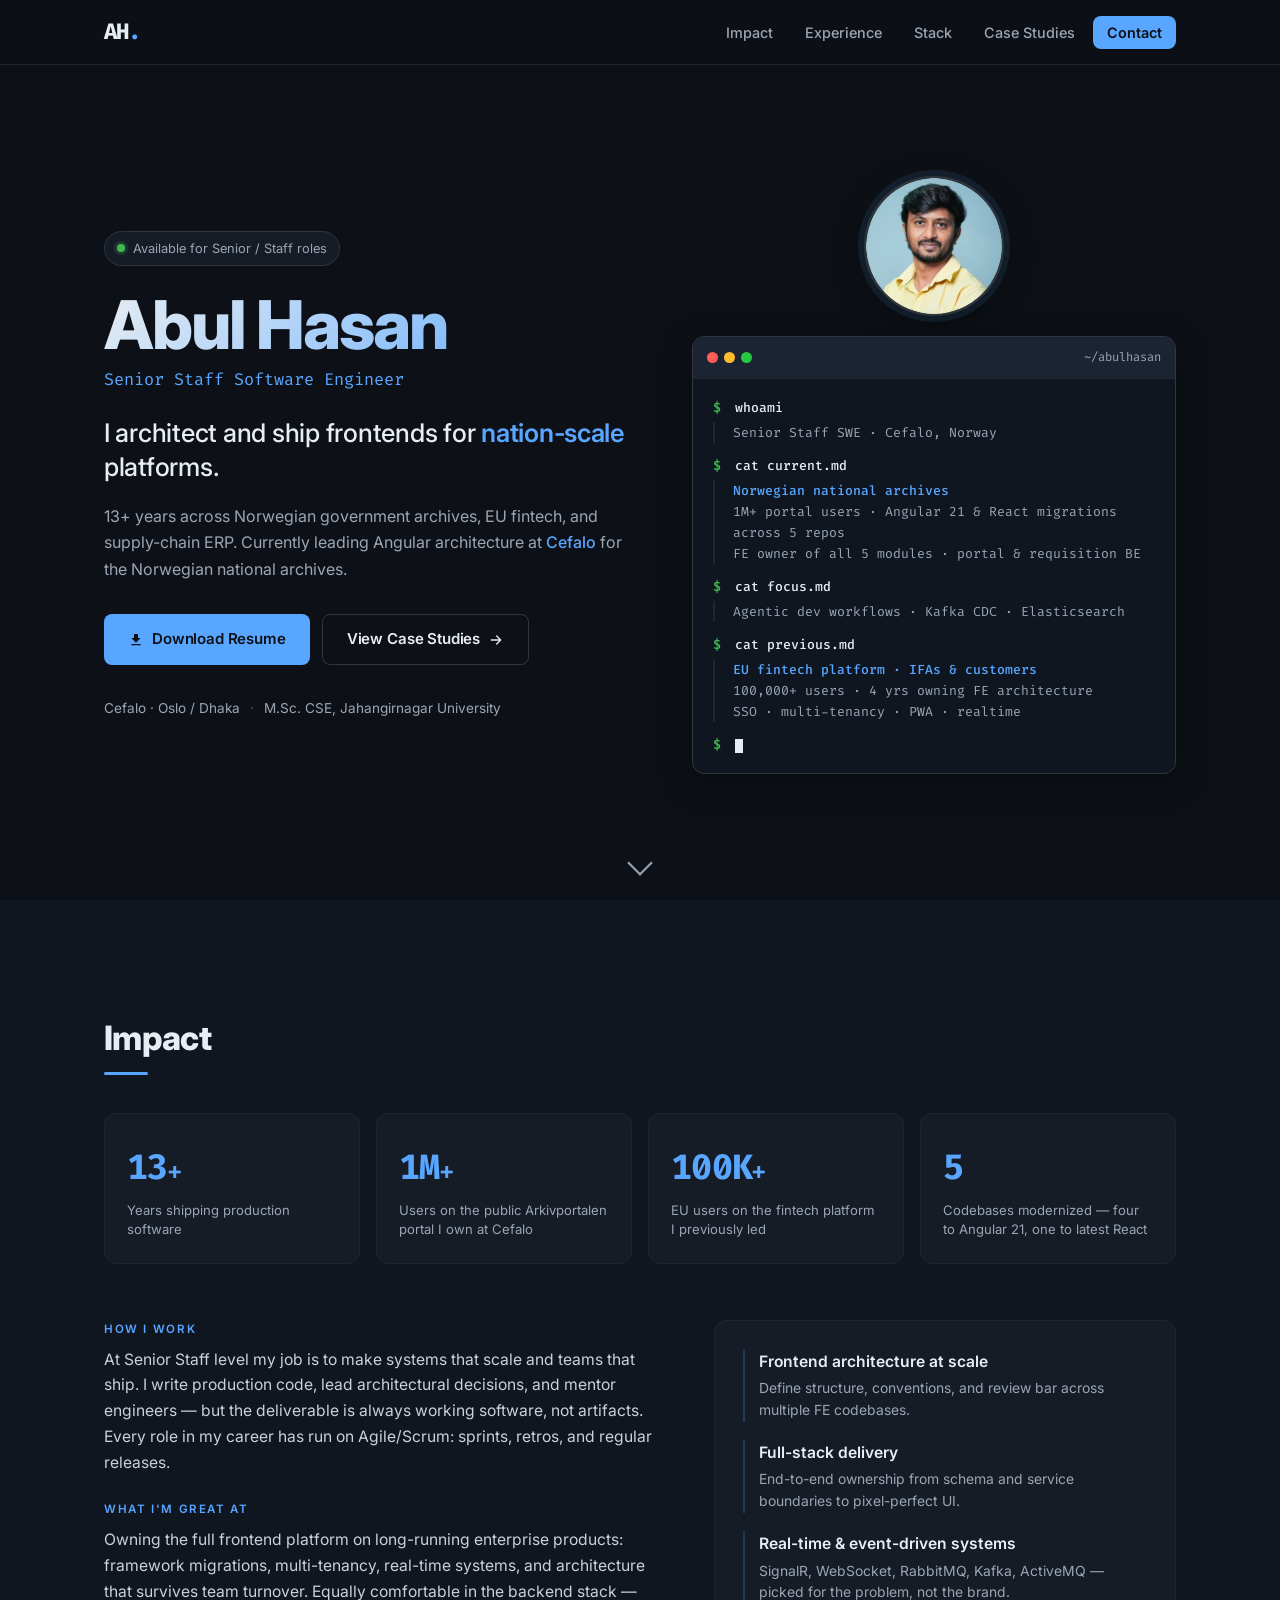
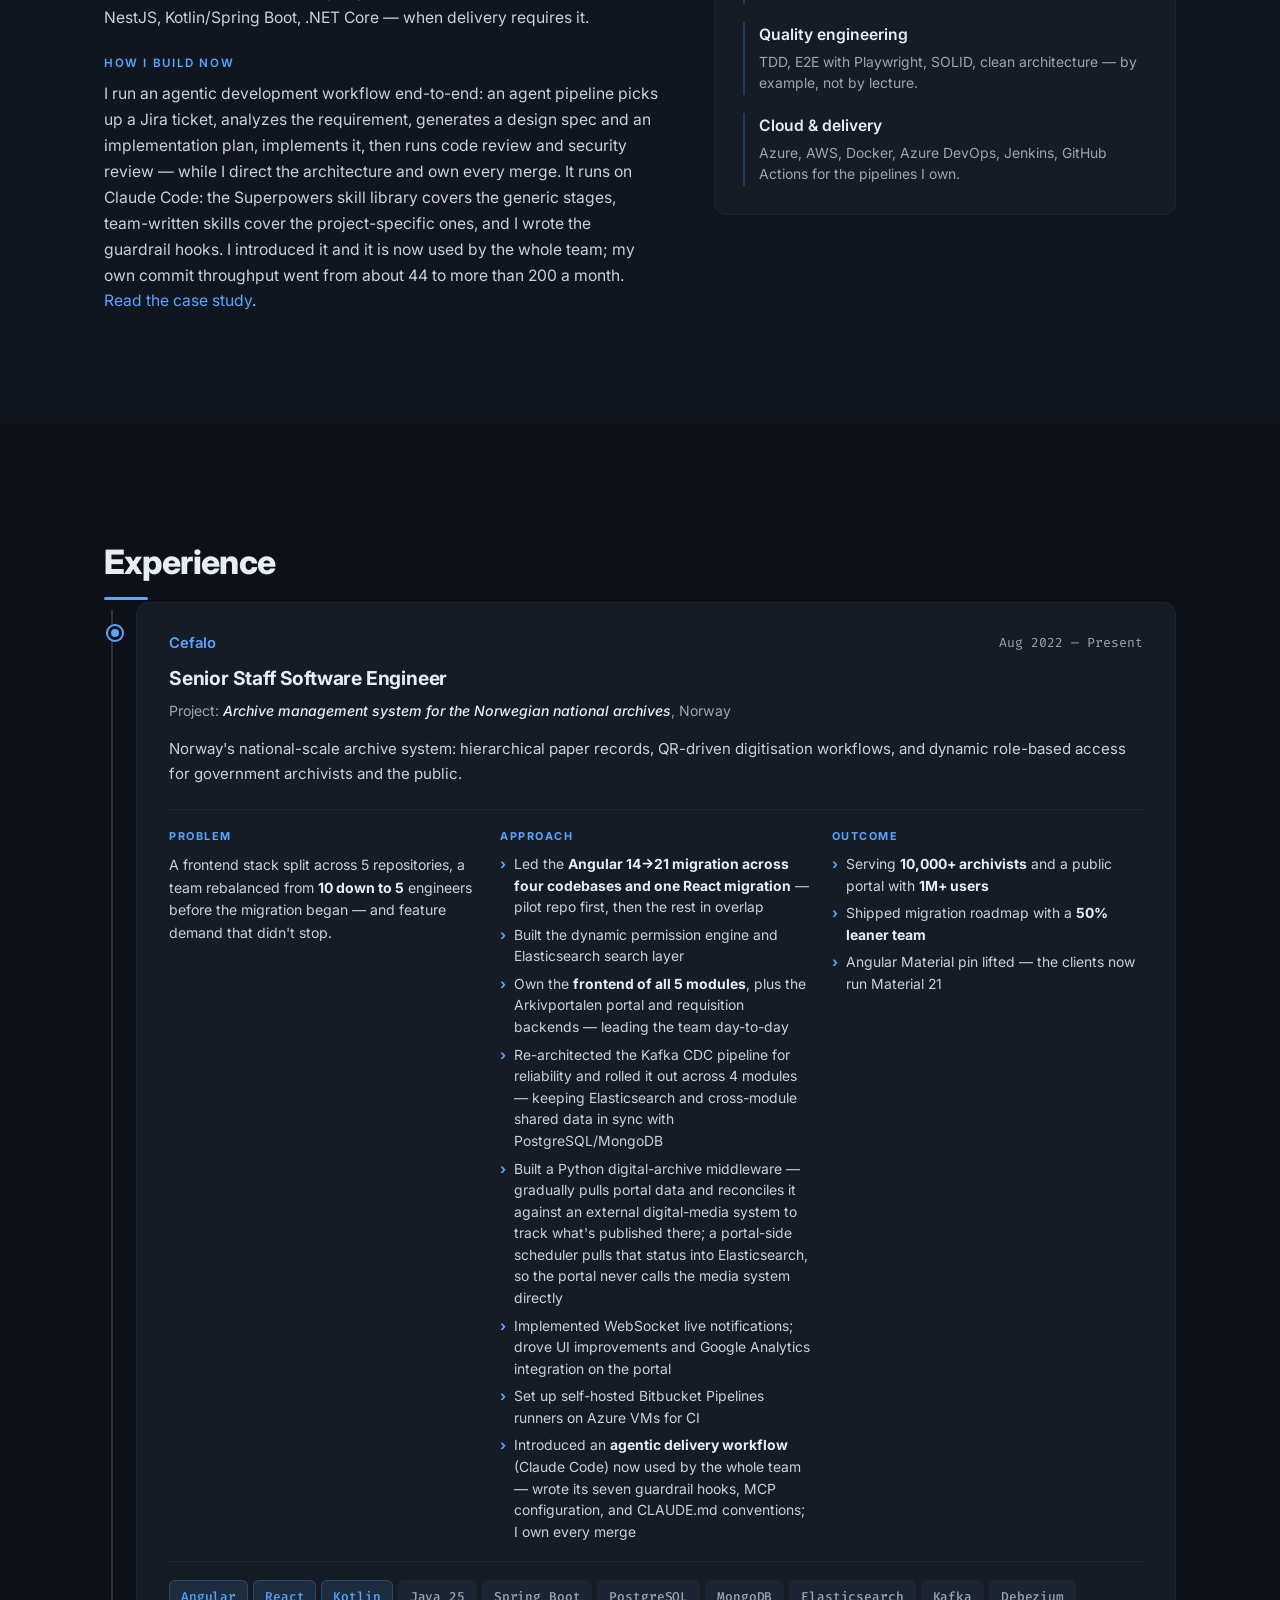
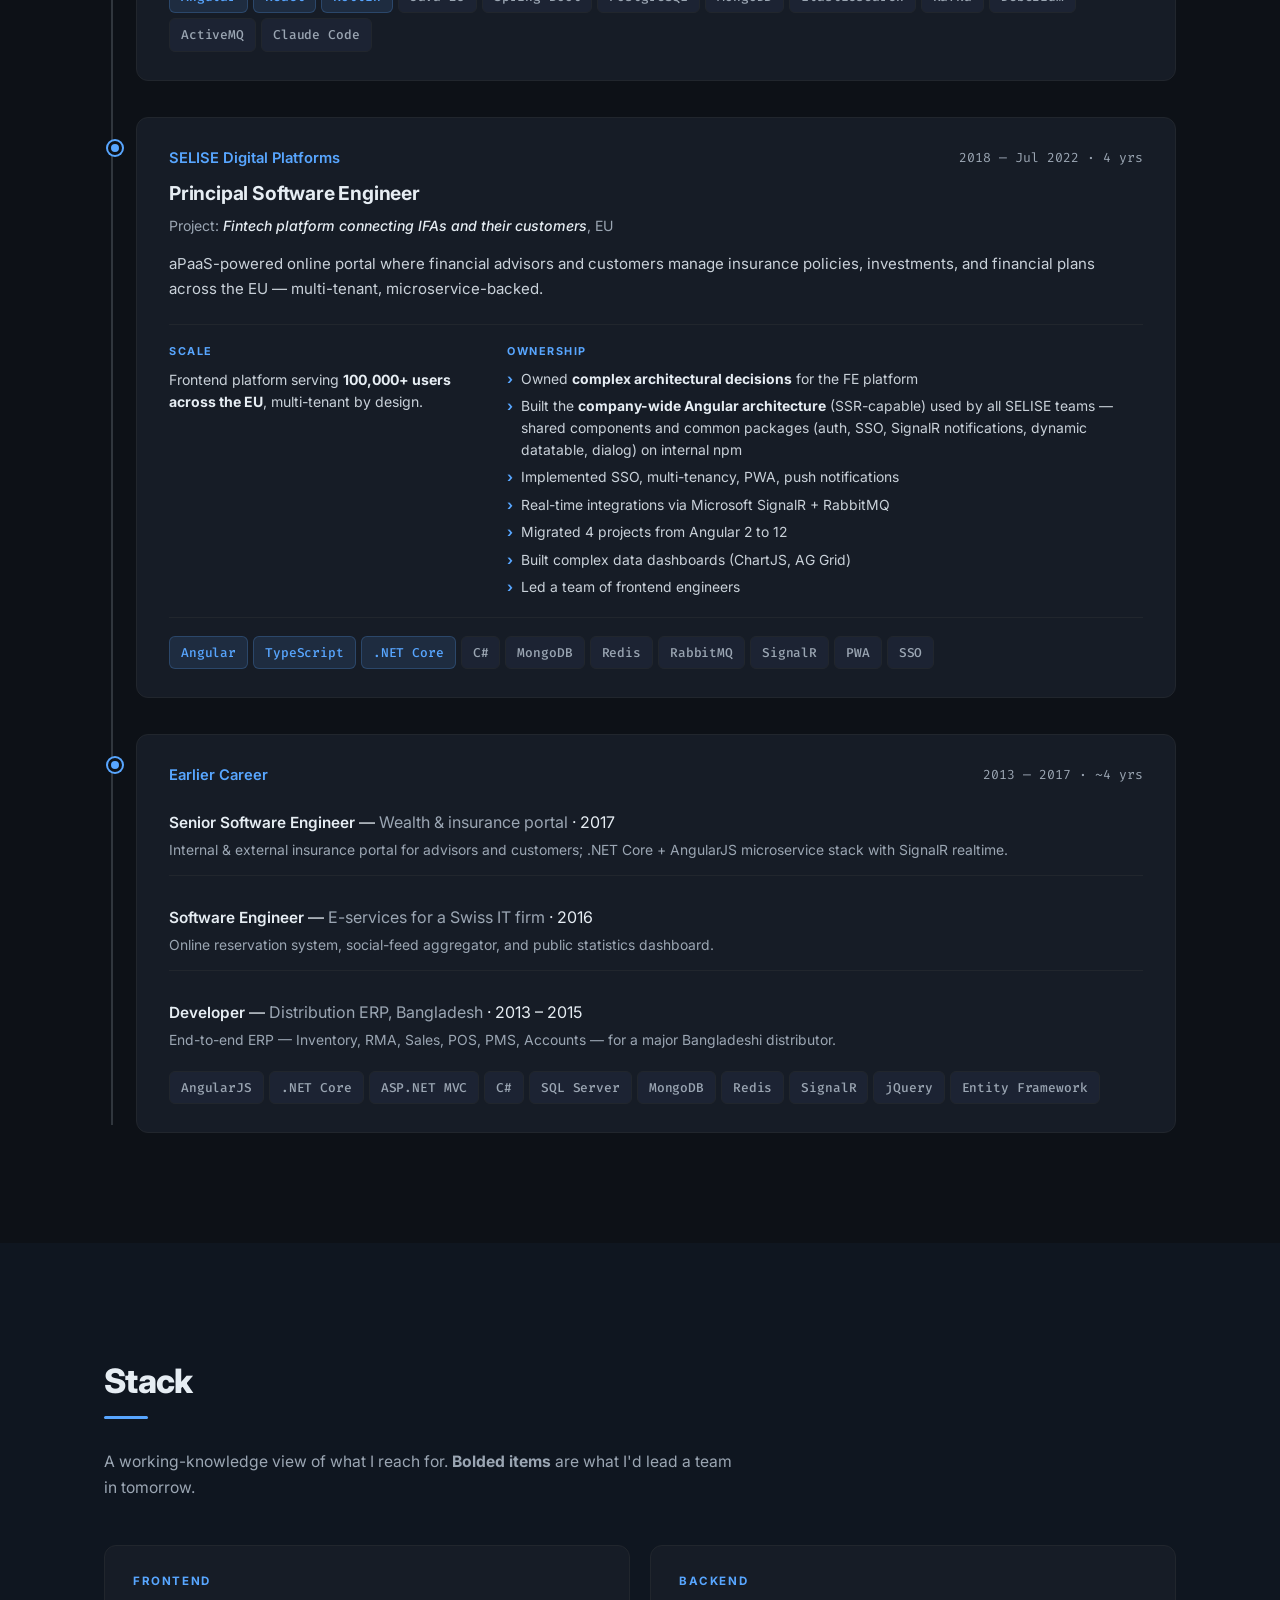
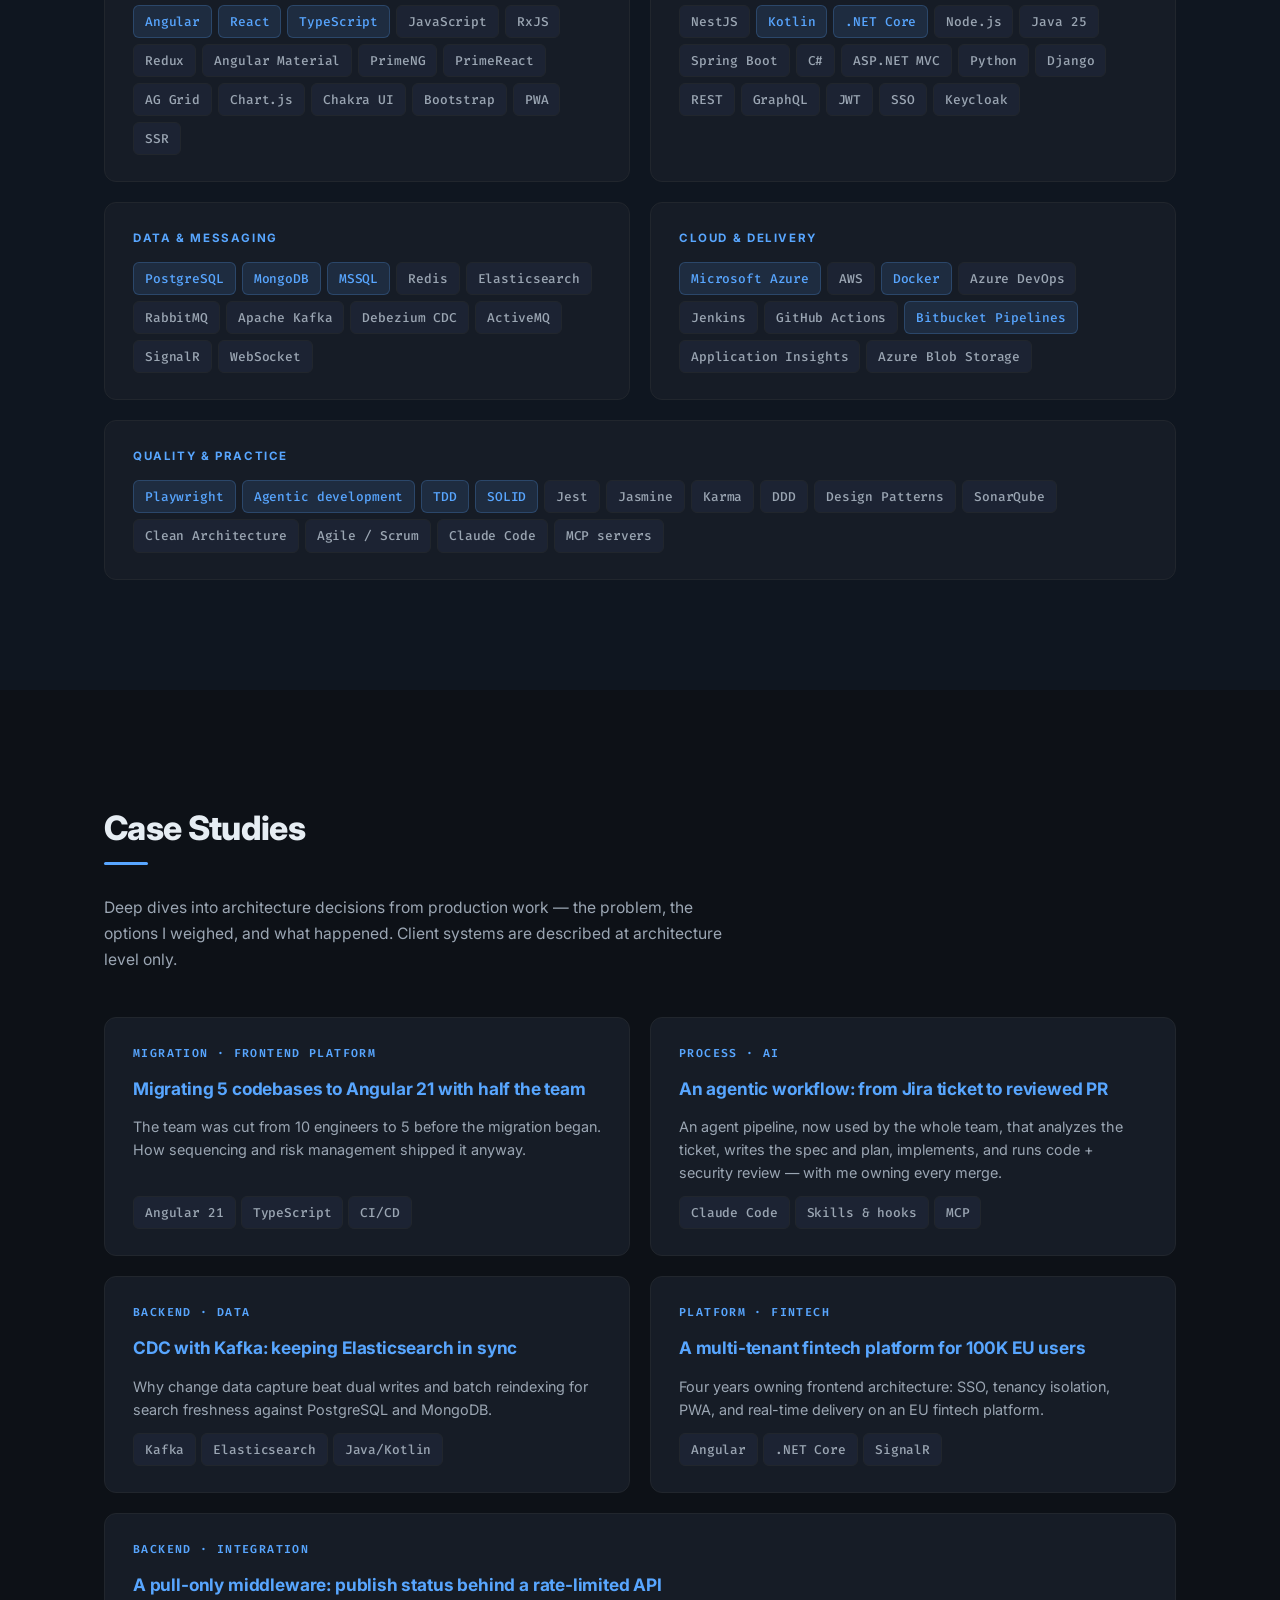
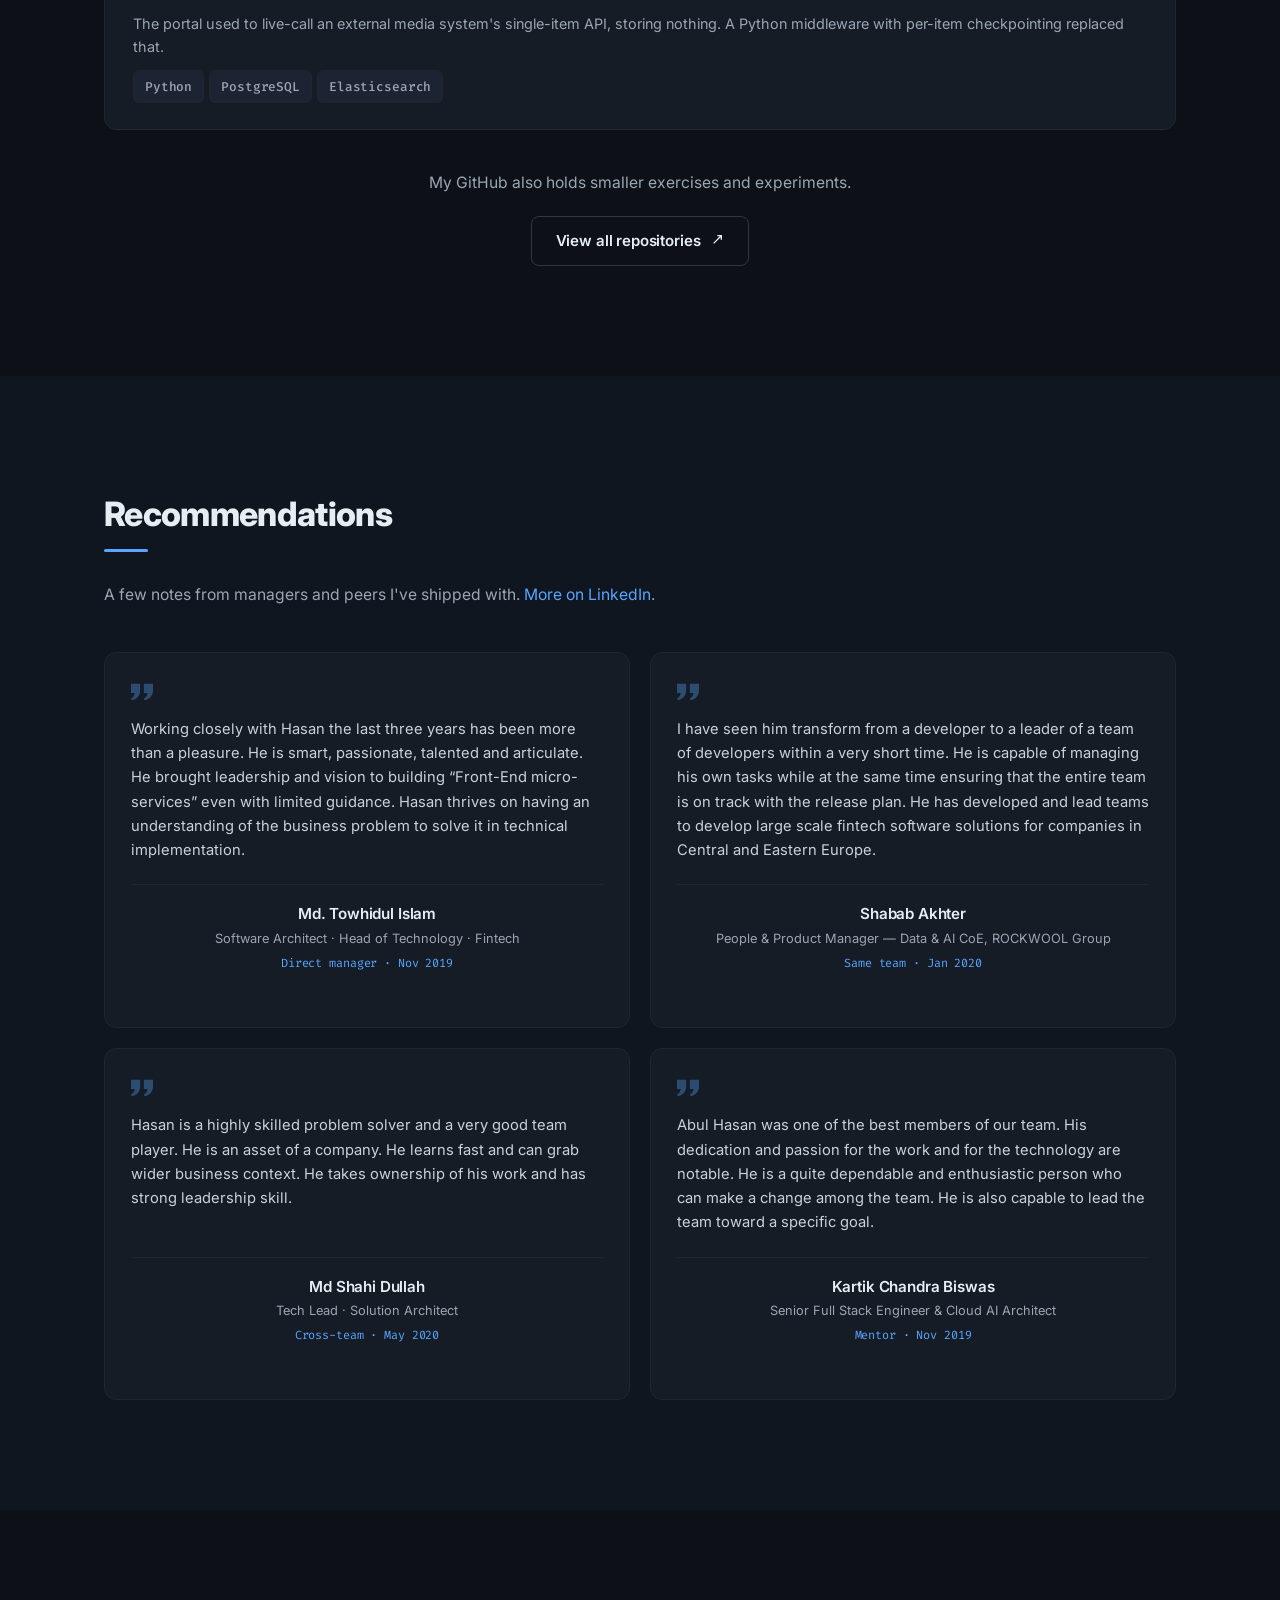
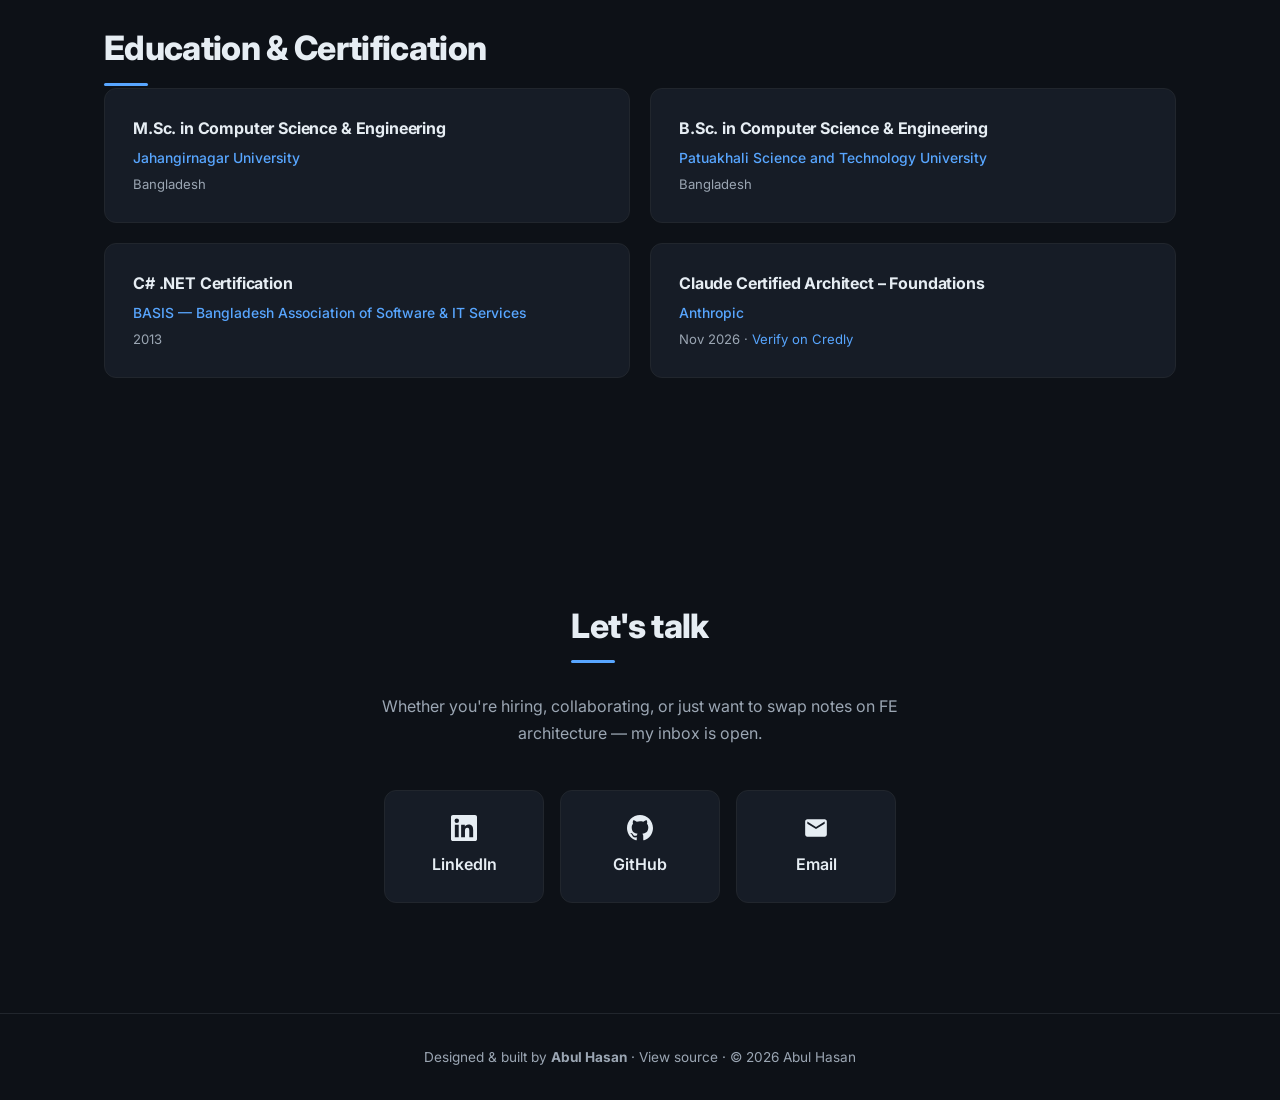
==== commit d00b088d: "feat: remove client names from the public site; add certification date - Describe client projects as" ====
--- a/index.html
+++ b/index.html
@@ -3,21 +3,21 @@
 <head>
   <meta charset="UTF-8" />
   <meta name="viewport" content="width=device-width, initial-scale=1.0" />
-  <meta name="description" content="Abul Hasan — Senior Staff Software Engineer with 13+ years building production frontends — currently the frontend of a nation-scale government platform at Cefalo for the Norwegian National Archive (public portal serving 1M+ users). Previously owned the FE platform behind Swiss Life Select fintech (100K+ EU users)." />
-  <meta name="keywords" content="Abul Hasan, Senior Staff Software Engineer, Frontend Architect, Angular, React, NestJS, Kotlin, Spring Boot, .NET Core, Microservices, Cefalo, Norwegian National Archive, Swiss Life Select" />
+  <meta name="description" content="Abul Hasan — Senior Staff Software Engineer with 13+ years building production frontends — currently the frontend of a nation-scale government platform at Cefalo for the Norwegian national archives (public portal serving 1M+ users). Previously owned the FE platform of an EU fintech platform connecting IFAs and their customers (100K+ users)." />
+  <meta name="keywords" content="Abul Hasan, Senior Staff Software Engineer, Frontend Architect, Angular, React, NestJS, Kotlin, Spring Boot, .NET Core, Microservices, Cefalo" />
   <meta name="author" content="Abul Hasan" />
   <meta name="theme-color" content="#0d1117" />
   <meta name="color-scheme" content="dark" />
 
   <meta property="og:title" content="Abul Hasan — Senior Staff Software Engineer" />
-  <meta property="og:description" content="13+ years of production frontend architecture. Norwegian National Archive (1M+ portal users) · Swiss Life Select (100K+ EU users)." />
+  <meta property="og:description" content="13+ years of production frontend architecture. Norwegian national archive platform (1M+ portal users) · EU fintech platform (100K+ users)." />
   <meta property="og:type" content="website" />
   <meta property="og:url" content="https://ahasan09.github.io/" />
   <meta property="og:image" content="https://ahasan09.github.io/avatar-square.png" />
 
   <meta name="twitter:card" content="summary_large_image" />
   <meta name="twitter:title" content="Abul Hasan — Senior Staff Software Engineer" />
-  <meta name="twitter:description" content="13+ years of production frontend architecture. Norwegian National Archive (1M+ portal users) · Swiss Life Select (100K+ EU users)." />
+  <meta name="twitter:description" content="13+ years of production frontend architecture. Norwegian national archive platform (1M+ portal users) · EU fintech platform (100K+ users)." />
   <meta name="twitter:image" content="https://ahasan09.github.io/avatar-square.png" />
 
   <link rel="canonical" href="https://ahasan09.github.io/" />
@@ -64,6 +64,7 @@
         "@type": "EducationalOccupationalCredential",
         "name": "Claude Certified Architect – Foundations",
         "credentialCategory": "certification",
+        "validFrom": "2026-11-01",
         "recognizedBy": { "@type": "Organization", "name": "Anthropic", "url": "https://www.anthropic.com" },
         "url": "https://www.credly.com/badges/e6e3906e-3777-4bdd-99ed-66f9198ec36e/public_url"
       }
@@ -125,7 +126,7 @@
       </p>
 
       <p class="hero-sub">
-        13+ years across Norwegian government archives, EU fintech, and supply-chain ERP. Currently leading Angular architecture at <a href="https://www.cefalo.com" target="_blank" rel="noopener">Cefalo</a> for the Norwegian National Archive.
+        13+ years across Norwegian government archives, EU fintech, and supply-chain ERP. Currently leading Angular architecture at <a href="https://www.cefalo.com" target="_blank" rel="noopener">Cefalo</a> for the Norwegian national archives.
       </p>
 
       <div class="hero-actions">
@@ -167,7 +168,7 @@
 
           <div class="t-cmd"><span class="t-prompt">$</span> cat current.md</div>
           <div class="t-out">
-            <strong>Norwegian National Archive (Asta)</strong><br/>
+            <strong>Norwegian national archives</strong><br/>
             1M+ portal users · Angular 21 &amp; React migrations across 5 repos<br/>
             FE owner of all 5 modules · portal &amp; requisition BE
           </div>
@@ -179,7 +180,7 @@
 
           <div class="t-cmd"><span class="t-prompt">$</span> cat previous.md</div>
           <div class="t-out">
-            <strong>Swiss Life Select · EU fintech</strong><br/>
+            <strong>EU fintech platform · IFAs &amp; customers</strong><br/>
             100,000+ users · 4 yrs owning FE architecture<br/>
             SSO · multi-tenancy · PWA · realtime
           </div>
@@ -210,7 +211,7 @@
         </div>
         <div class="stat">
           <span class="stat-num">100K<span class="stat-plus">+</span></span>
-          <span class="stat-label">EU users on the Swiss Life Select platform I previously led</span>
+          <span class="stat-label">EU users on the fintech platform I previously led</span>
         </div>
         <div class="stat">
           <span class="stat-num">5</span>
@@ -277,7 +278,7 @@
               <span class="timeline-period">Aug 2022 — Present</span>
             </header>
             <h3 class="timeline-role">Senior Staff Software Engineer</h3>
-            <p class="timeline-client">Client: <em>Norwegian National Archive (Asta)</em>, Norway</p>
+            <p class="timeline-client">Project: <em>Archive management system for the Norwegian national archives</em>, Norway</p>
 
             <p class="timeline-desc">
               Norway's national-scale archive system: hierarchical paper records, QR-driven digitisation workflows, and dynamic role-based access for government archivists and the public.
@@ -337,7 +338,7 @@
               <span class="timeline-period">2018 — Jul 2022 · 4 yrs</span>
             </header>
             <h3 class="timeline-role">Principal Software Engineer</h3>
-            <p class="timeline-client">Client: <em>Swiss Life Select Fintech Platform</em>, EU</p>
+            <p class="timeline-client">Project: <em>Fintech platform connecting IFAs and their customers</em>, EU</p>
 
             <p class="timeline-desc">
               aPaaS-powered online portal where financial advisors and customers manage insurance policies, investments, and financial plans across the EU — multi-tenant, microservice-backed.
@@ -388,15 +389,15 @@
 
             <ul class="earlier-list">
               <li>
-                <strong>Senior Software Engineer</strong> — <em>Swiss Life ePrivateWealth</em> · 2017
+                <strong>Senior Software Engineer</strong> — <em>Wealth &amp; insurance portal</em> · 2017
                 <p>Internal &amp; external insurance portal for advisors and customers; .NET Core + AngularJS microservice stack with SignalR realtime.</p>
               </li>
               <li>
-                <strong>Software Engineer</strong> — <em>Ruf Informatik E-Service</em> · 2016
-                <p>Online reservation system, social-feed aggregator, and public statistics dashboard for a Swiss IT firm.</p>
+                <strong>Software Engineer</strong> — <em>E-services for a Swiss IT firm</em> · 2016
+                <p>Online reservation system, social-feed aggregator, and public statistics dashboard.</p>
               </li>
               <li>
-                <strong>Developer</strong> — <em>Computer Source Bangladesh</em> · 2013 – 2015
+                <strong>Developer</strong> — <em>Distribution ERP, Bangladesh</em> · 2013 – 2015
                 <p>End-to-end ERP — Inventory, RMA, Sales, POS, PMS, Accounts — for a major Bangladeshi distributor.</p>
               </li>
             </ul>
@@ -571,8 +572,8 @@
           <header class="project-header">
             <span class="project-tag">Platform · Fintech</span>
           </header>
-          <h3 class="project-name"><a href="case-studies/swiss-life-platform.html">A multi-tenant fintech platform for 100K EU users</a></h3>
-          <p class="project-desc">Four years owning frontend architecture: SSO, tenancy isolation, PWA, and real-time delivery at Swiss Life Select.</p>
+          <h3 class="project-name"><a href="case-studies/fintech-platform.html">A multi-tenant fintech platform for 100K EU users</a></h3>
+          <p class="project-desc">Four years owning frontend architecture: SSO, tenancy isolation, PWA, and real-time delivery on an EU fintech platform.</p>
           <div class="chips chips-tight">
             <span class="chip">Angular</span><span class="chip">.NET Core</span><span class="chip">SignalR</span>
           </div>
@@ -691,7 +692,7 @@
           <div class="edu-info">
             <h3>Claude Certified Architect – Foundations</h3>
             <p class="edu-school">Anthropic</p>
-            <p class="edu-meta"><a href="https://www.credly.com/badges/e6e3906e-3777-4bdd-99ed-66f9198ec36e/public_url" target="_blank" rel="noopener">Verify on Credly</a></p>
+            <p class="edu-meta">Nov 2026 · <a href="https://www.credly.com/badges/e6e3906e-3777-4bdd-99ed-66f9198ec36e/public_url" target="_blank" rel="noopener">Verify on Credly</a></p>
           </div>
         </div>
       </div>
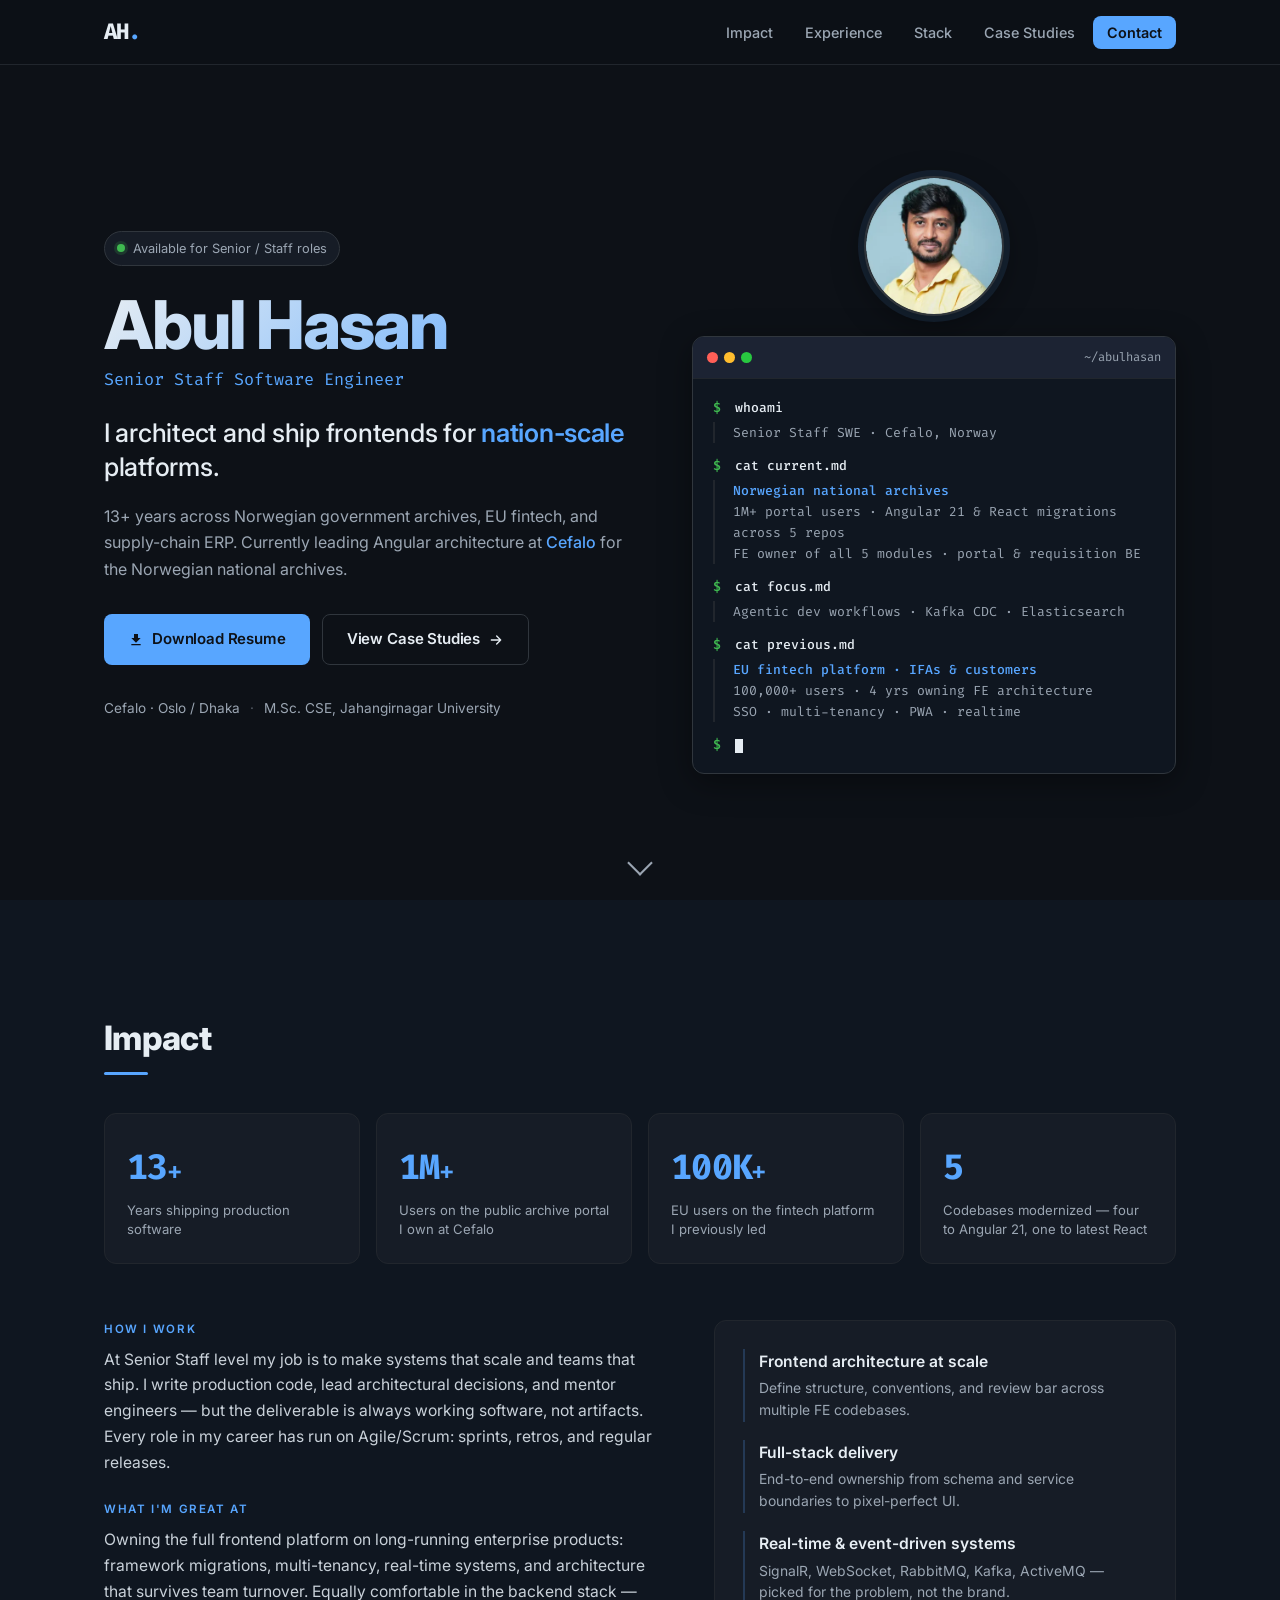
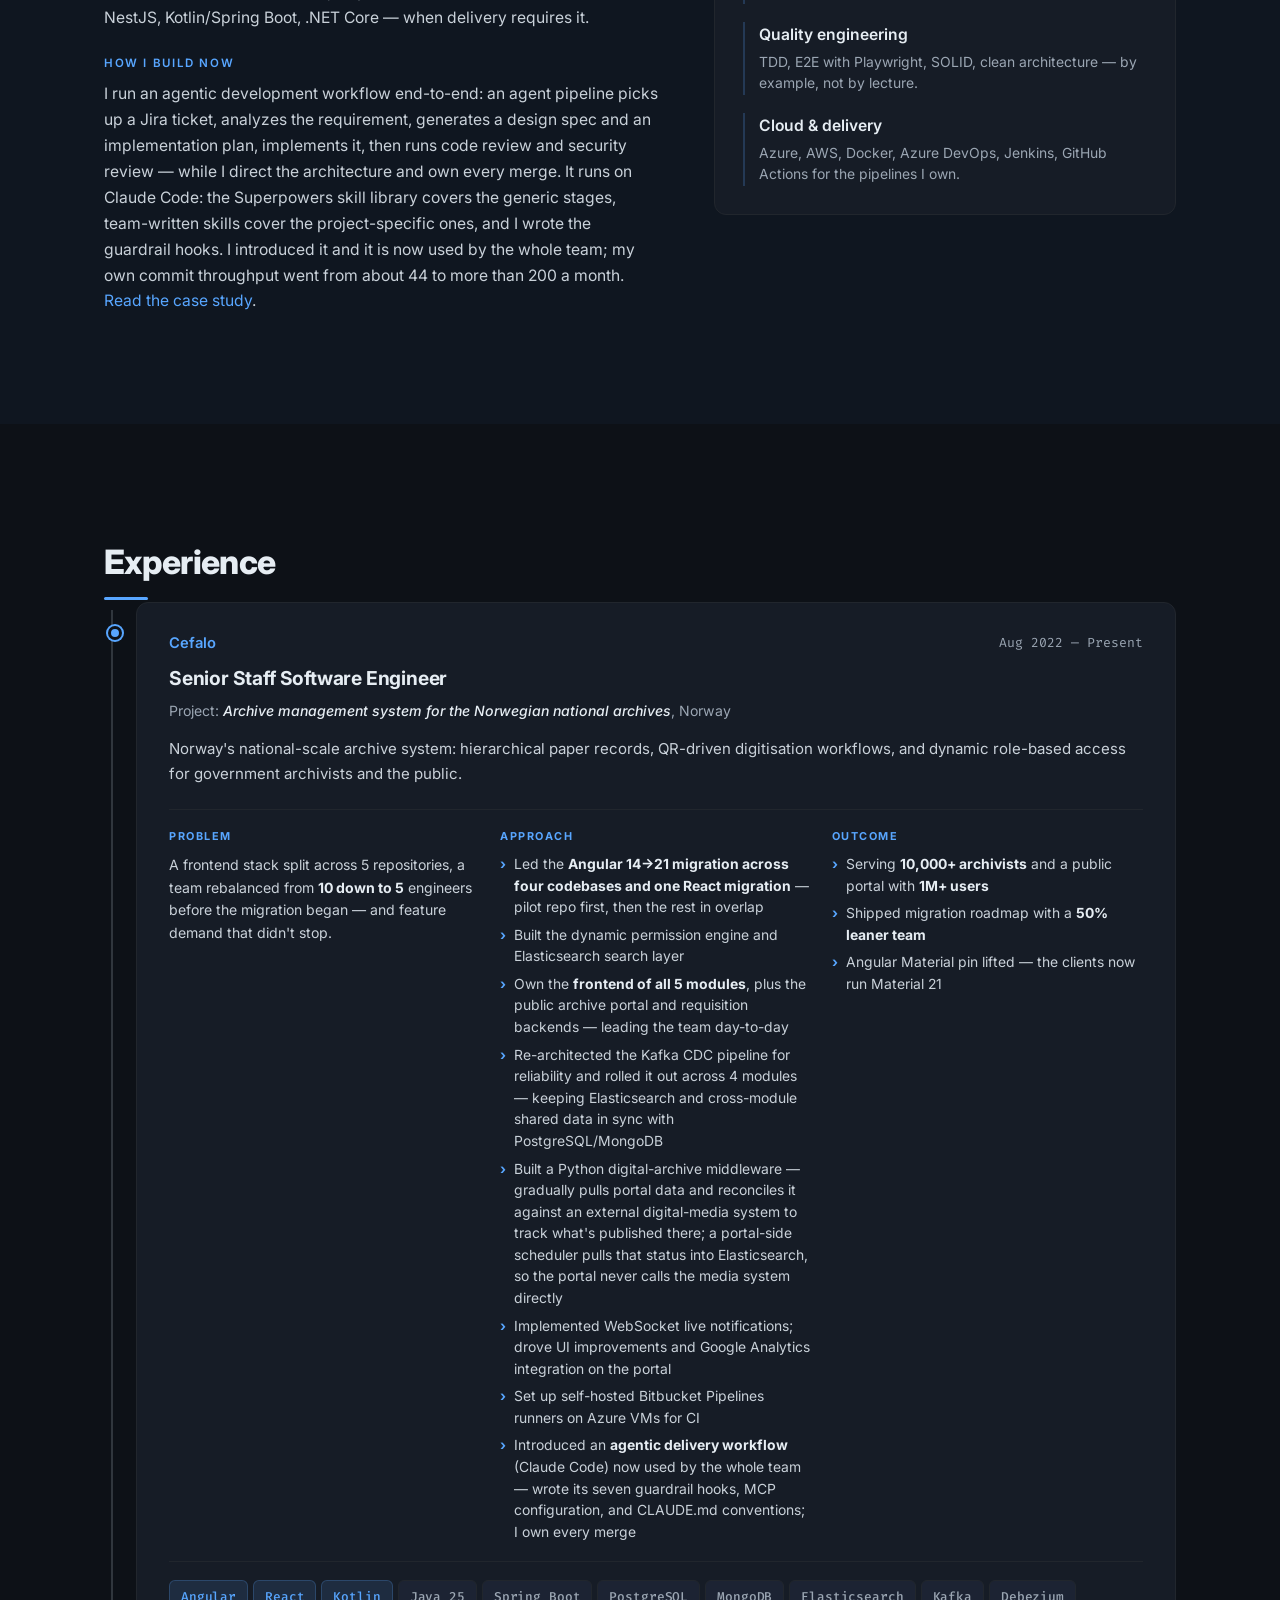
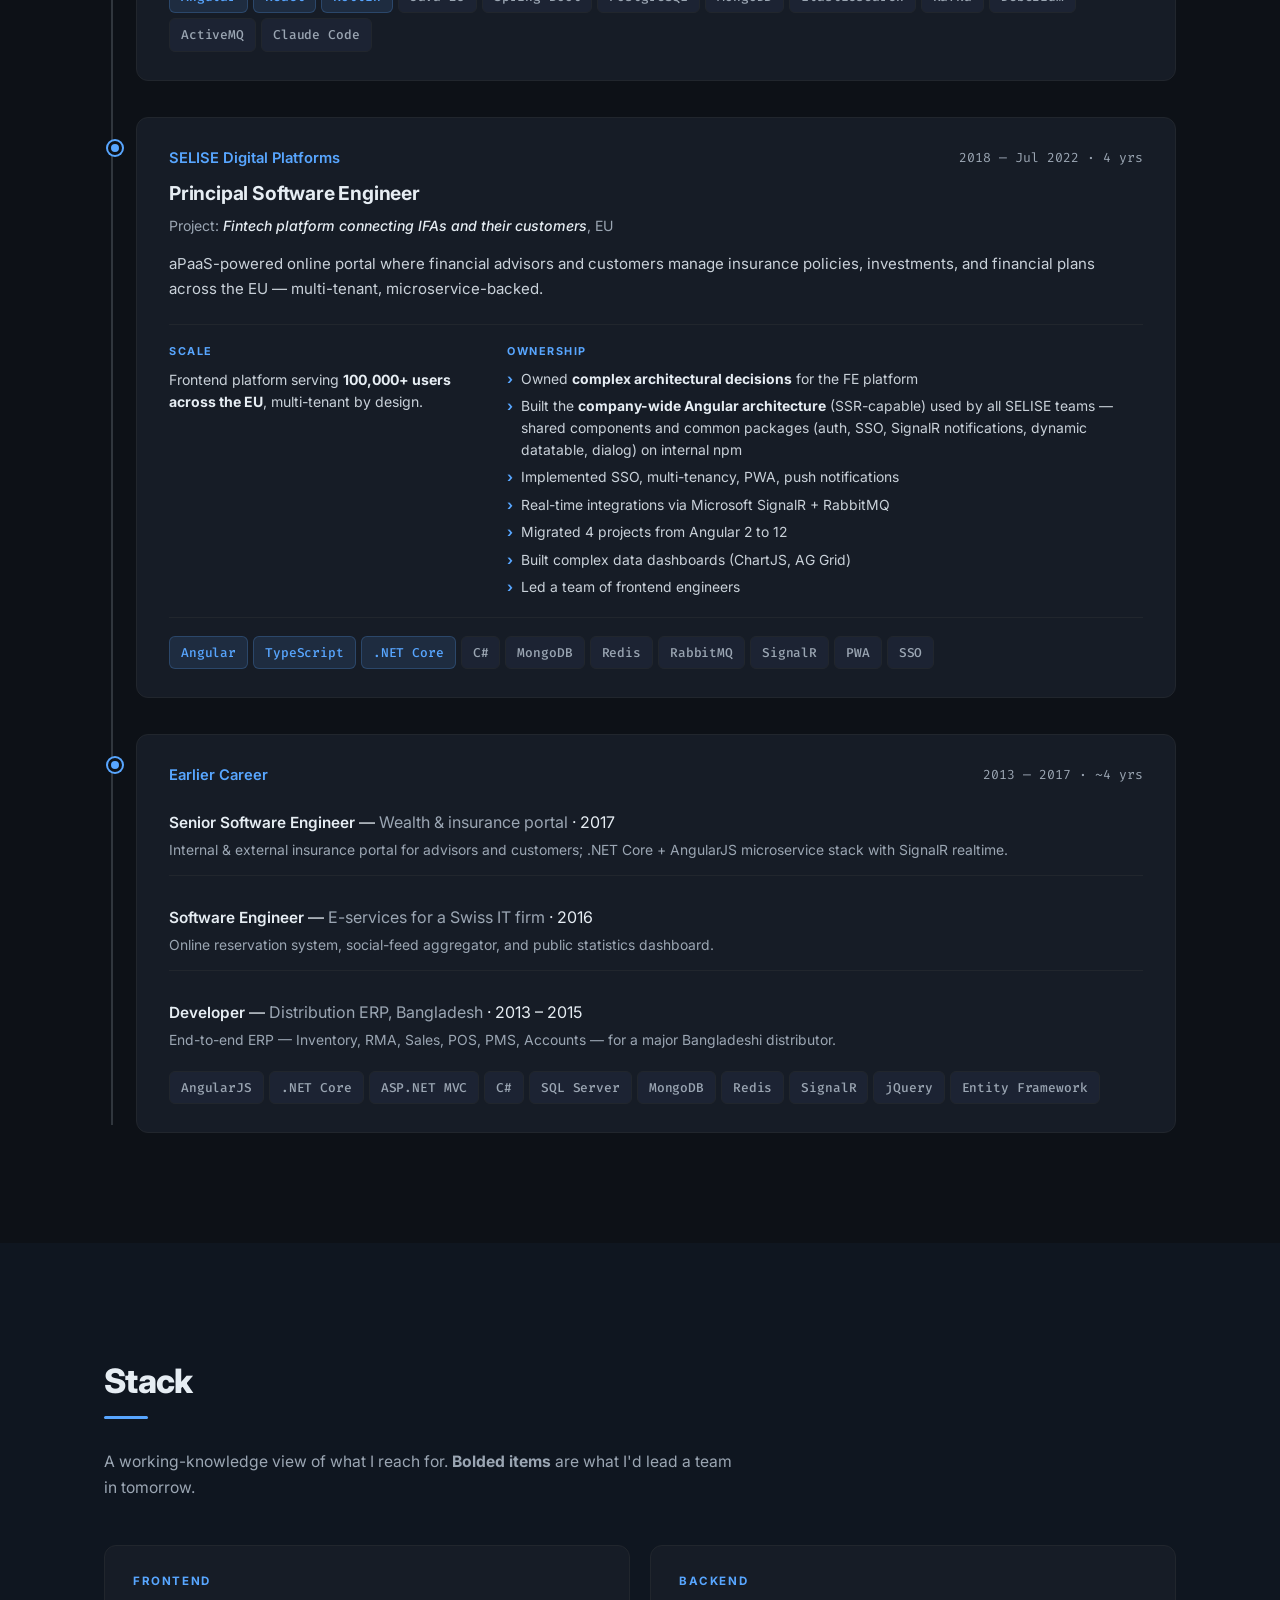
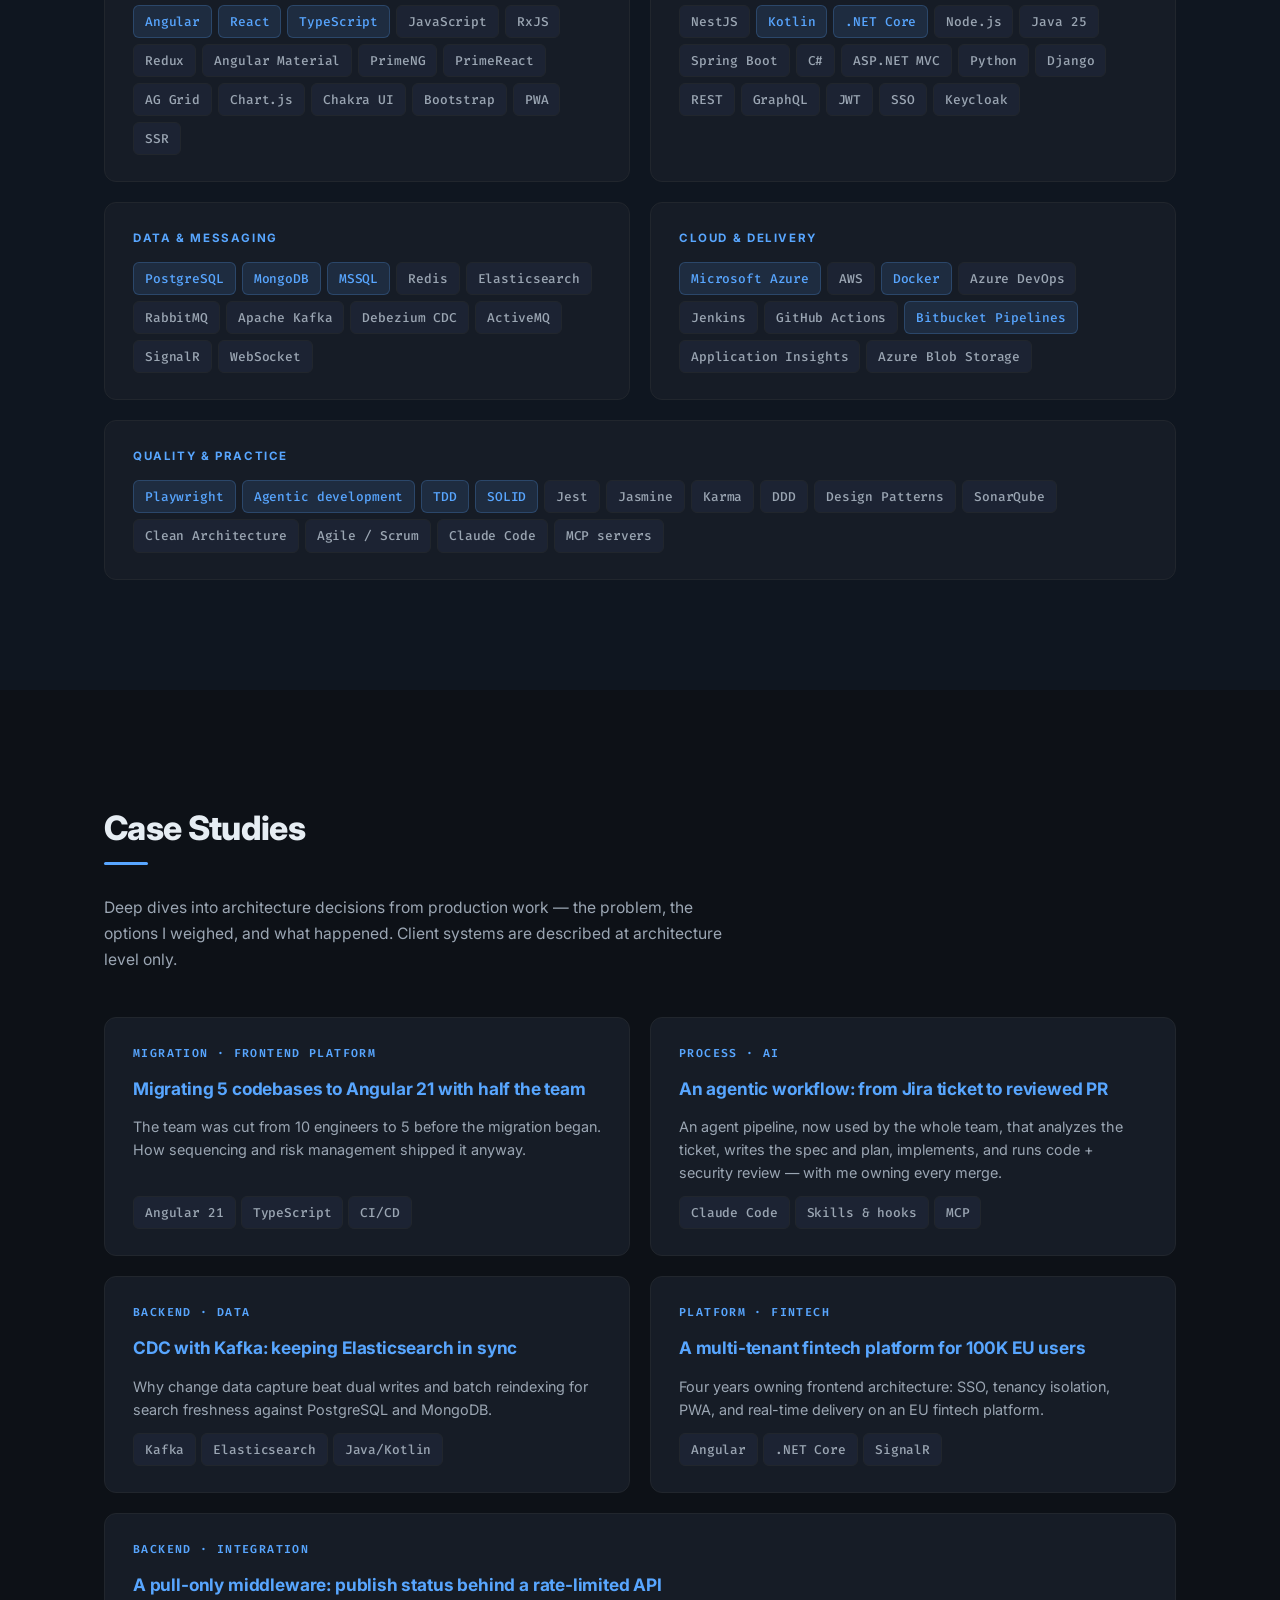
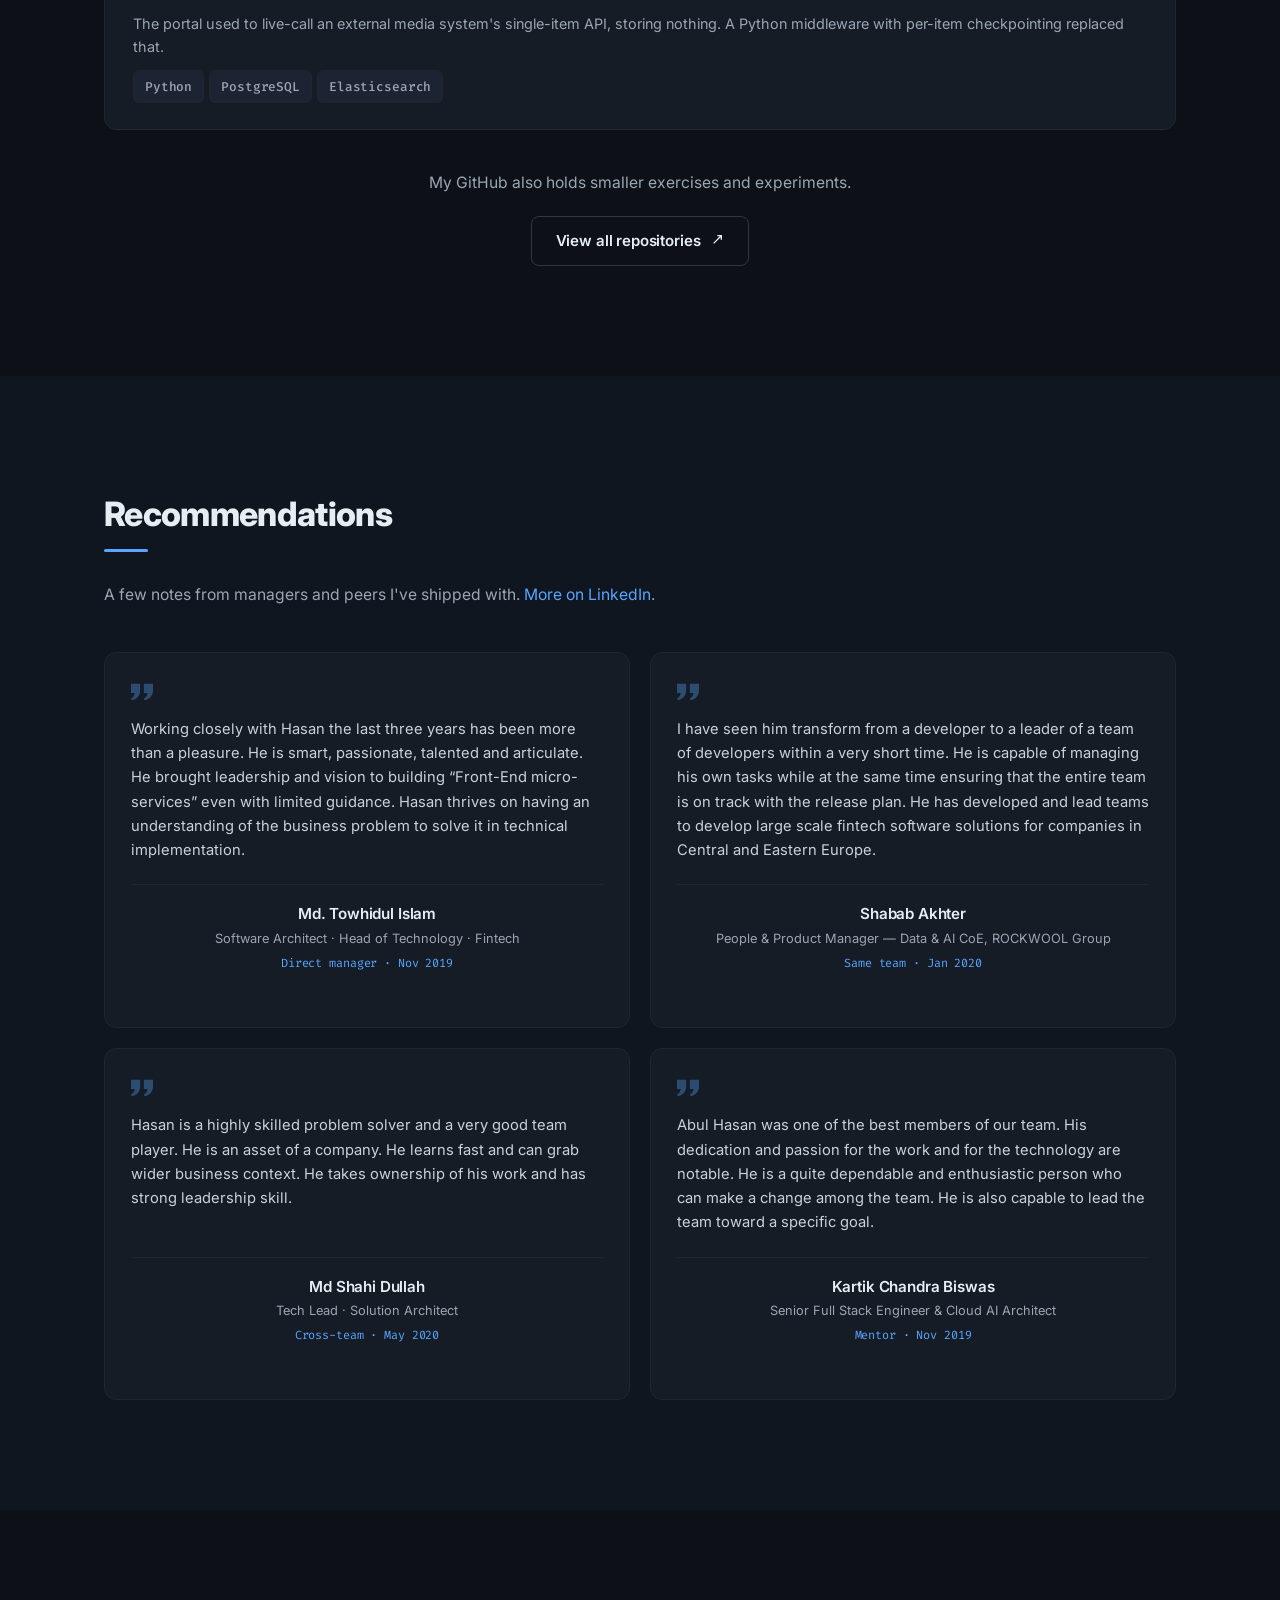
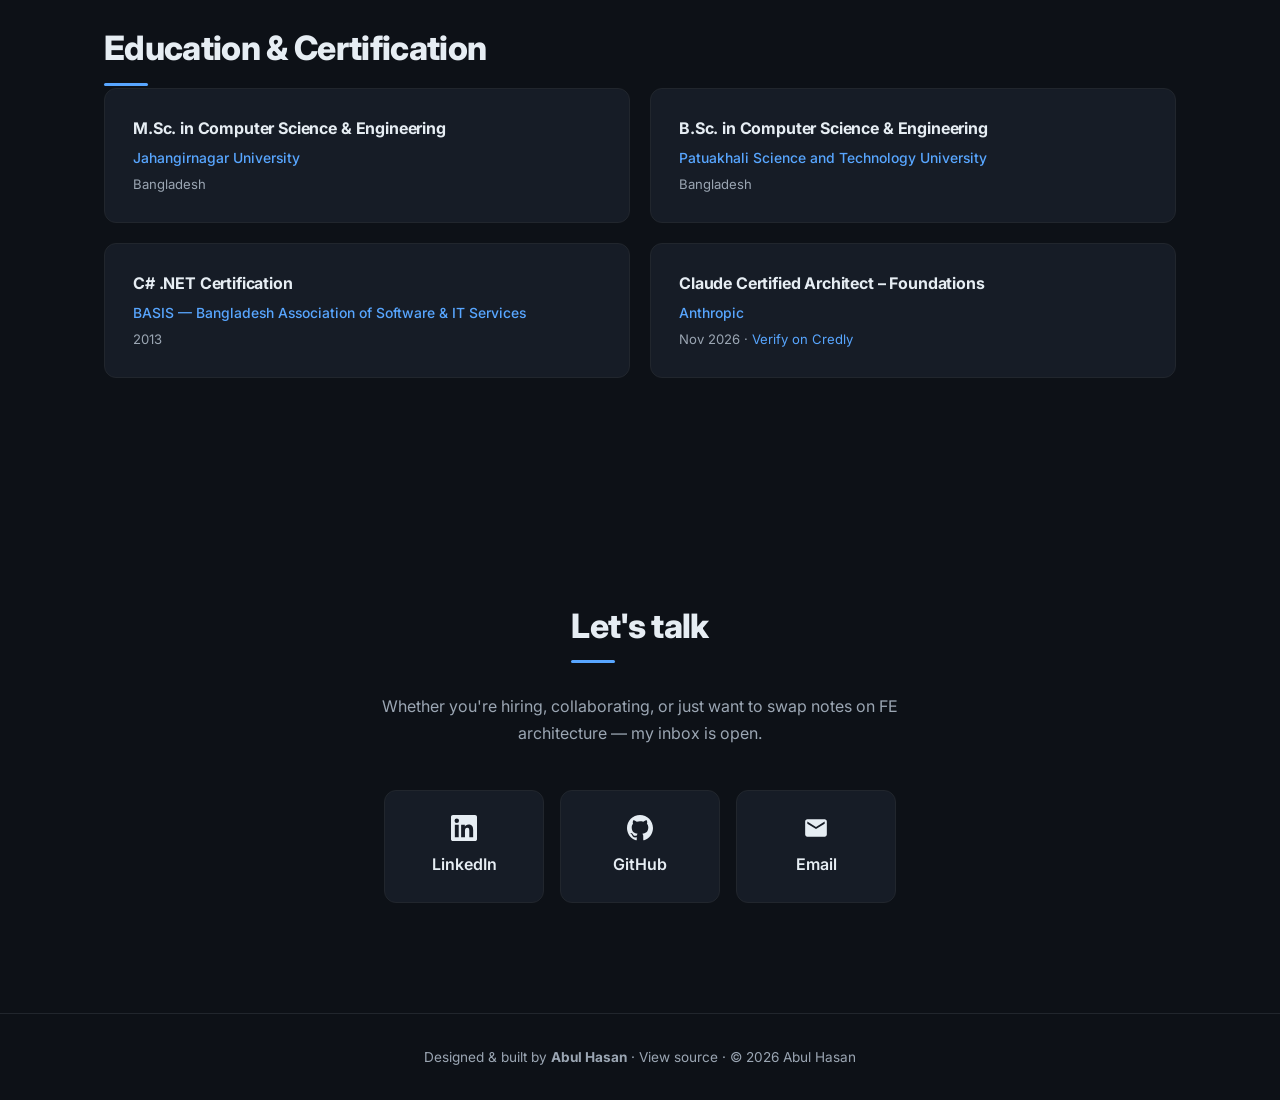
==== commit 228aa137: "feat: refer to the client portal generically instead of by name Replace Arkivportalen with "the publ" ====
--- a/index.html
+++ b/index.html
@@ -207,7 +207,7 @@
         </div>
         <div class="stat">
           <span class="stat-num">1M<span class="stat-plus">+</span></span>
-          <span class="stat-label">Users on the public Arkivportalen portal I own at Cefalo</span>
+          <span class="stat-label">Users on the public archive portal I own at Cefalo</span>
         </div>
         <div class="stat">
           <span class="stat-num">100K<span class="stat-plus">+</span></span>
@@ -294,7 +294,7 @@
                 <ul>
                   <li>Led the <strong>Angular 14→21 migration across four codebases and one React migration</strong> — pilot repo first, then the rest in overlap</li>
                   <li>Built the dynamic permission engine and Elasticsearch search layer</li>
-                  <li>Own the <strong>frontend of all 5 modules</strong>, plus the Arkivportalen portal and requisition backends — leading the team day-to-day</li>
+                  <li>Own the <strong>frontend of all 5 modules</strong>, plus the public archive portal and requisition backends — leading the team day-to-day</li>
                   <li>Re-architected the Kafka CDC pipeline for reliability and rolled it out across 4 modules — keeping Elasticsearch and cross-module shared data in sync with PostgreSQL/MongoDB</li>
                   <li>Built a Python digital-archive middleware — gradually pulls portal data and reconciles it against an external digital-media system to track what's published there; a portal-side scheduler pulls that status into Elasticsearch, so the portal never calls the media system directly</li>
                   <li>Implemented WebSocket live notifications; drove UI improvements and Google Analytics integration on the portal</li>
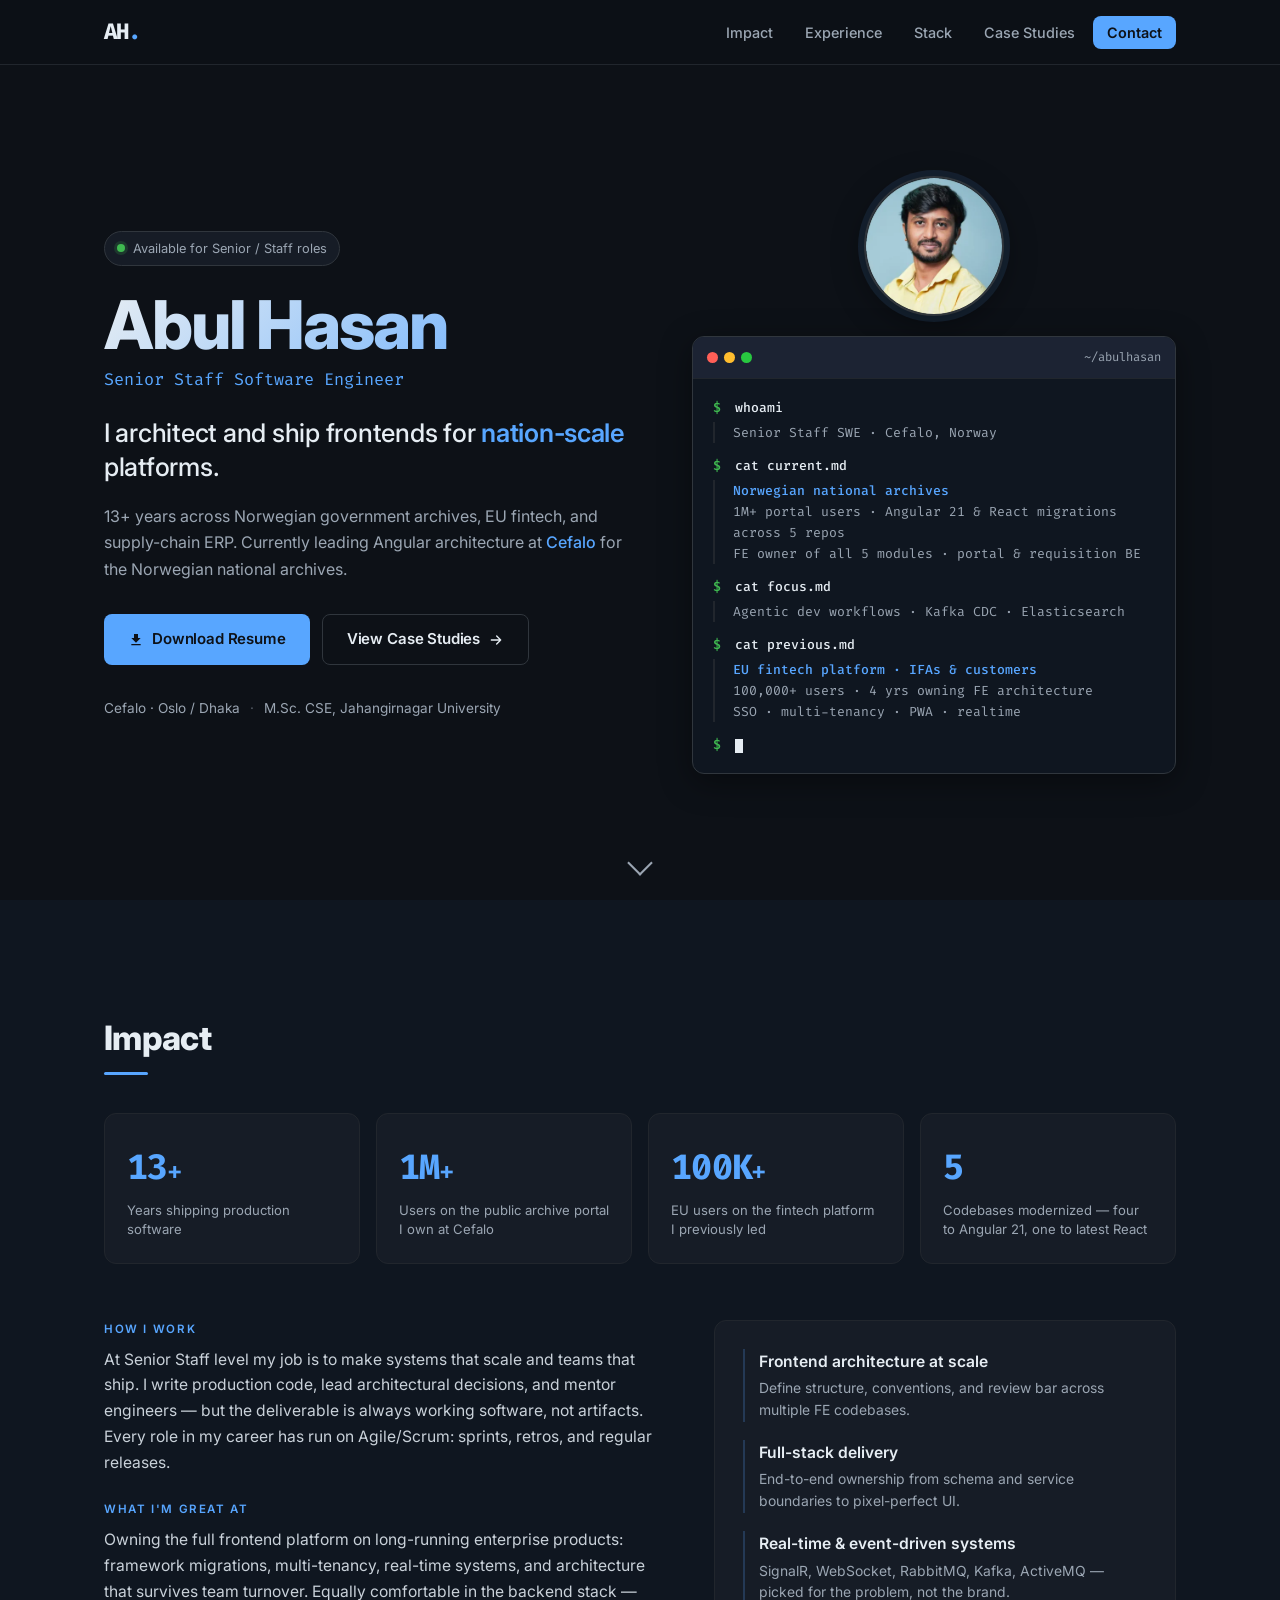
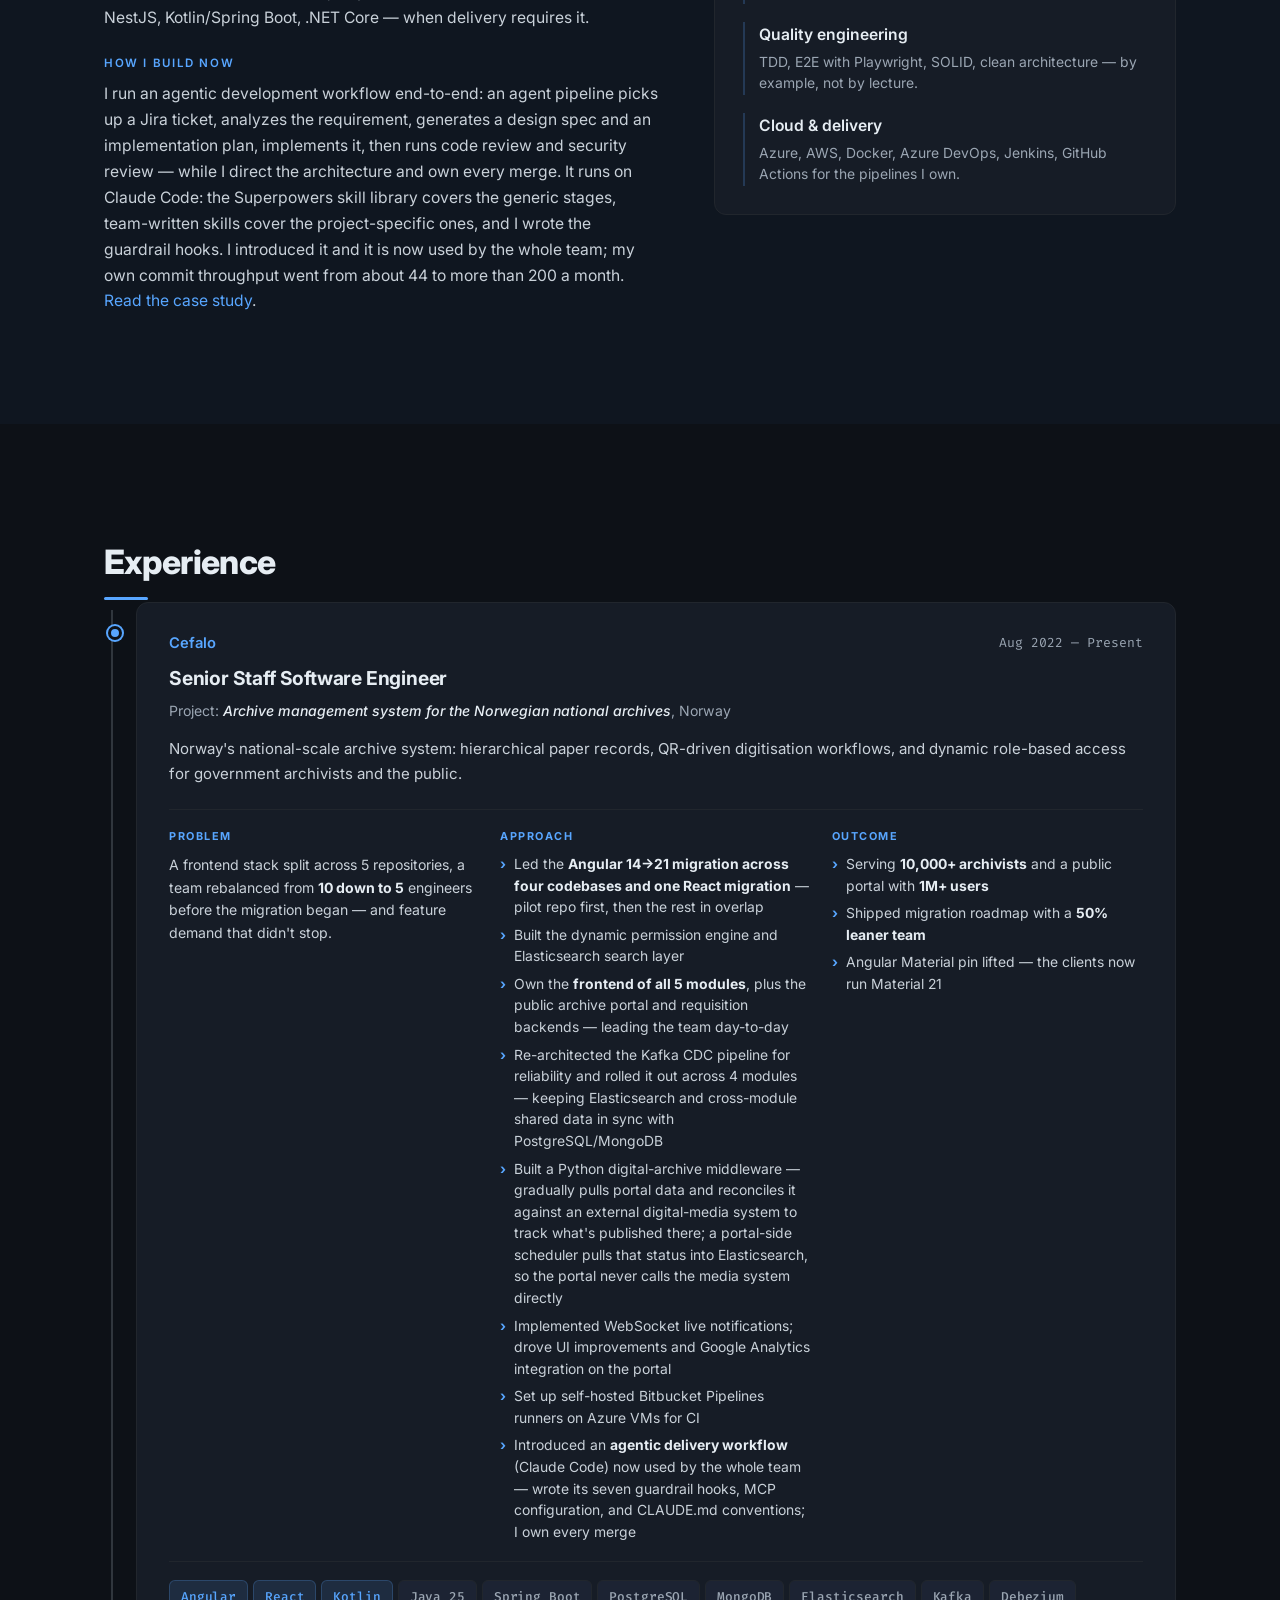
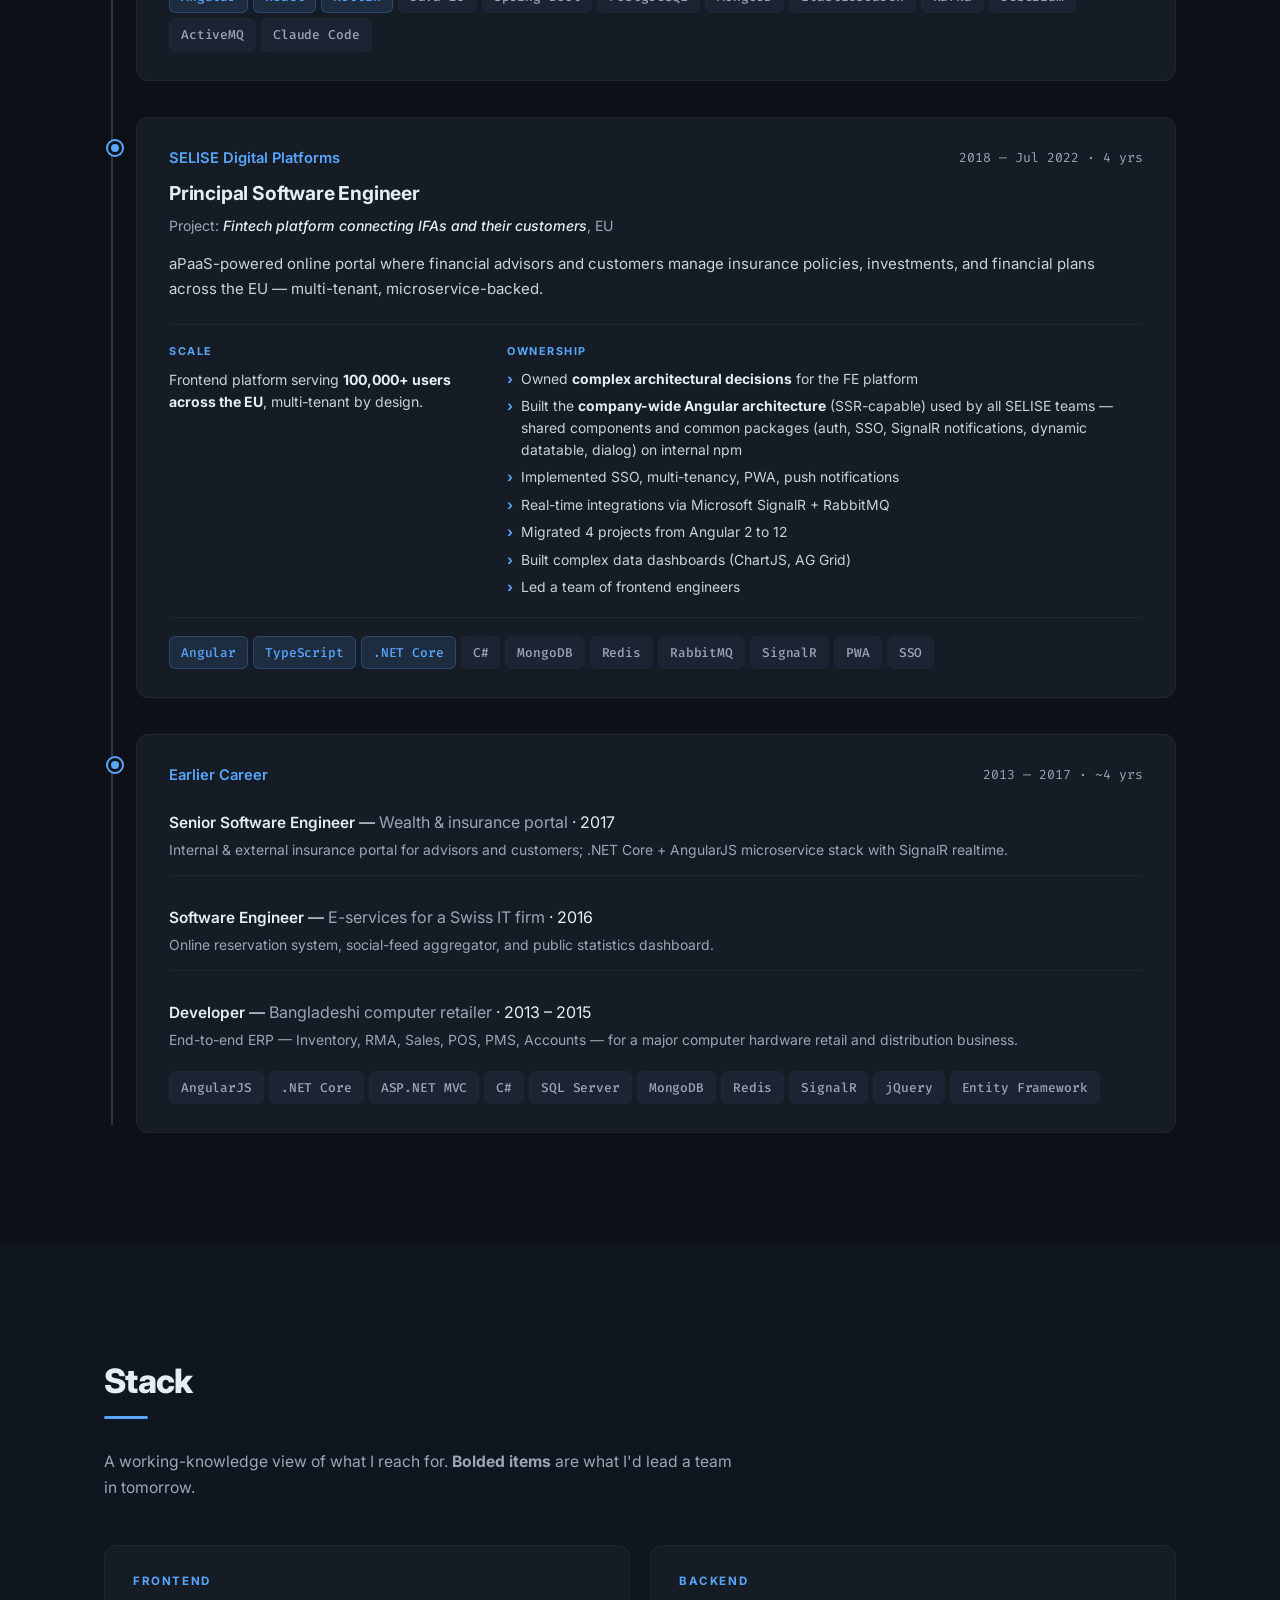
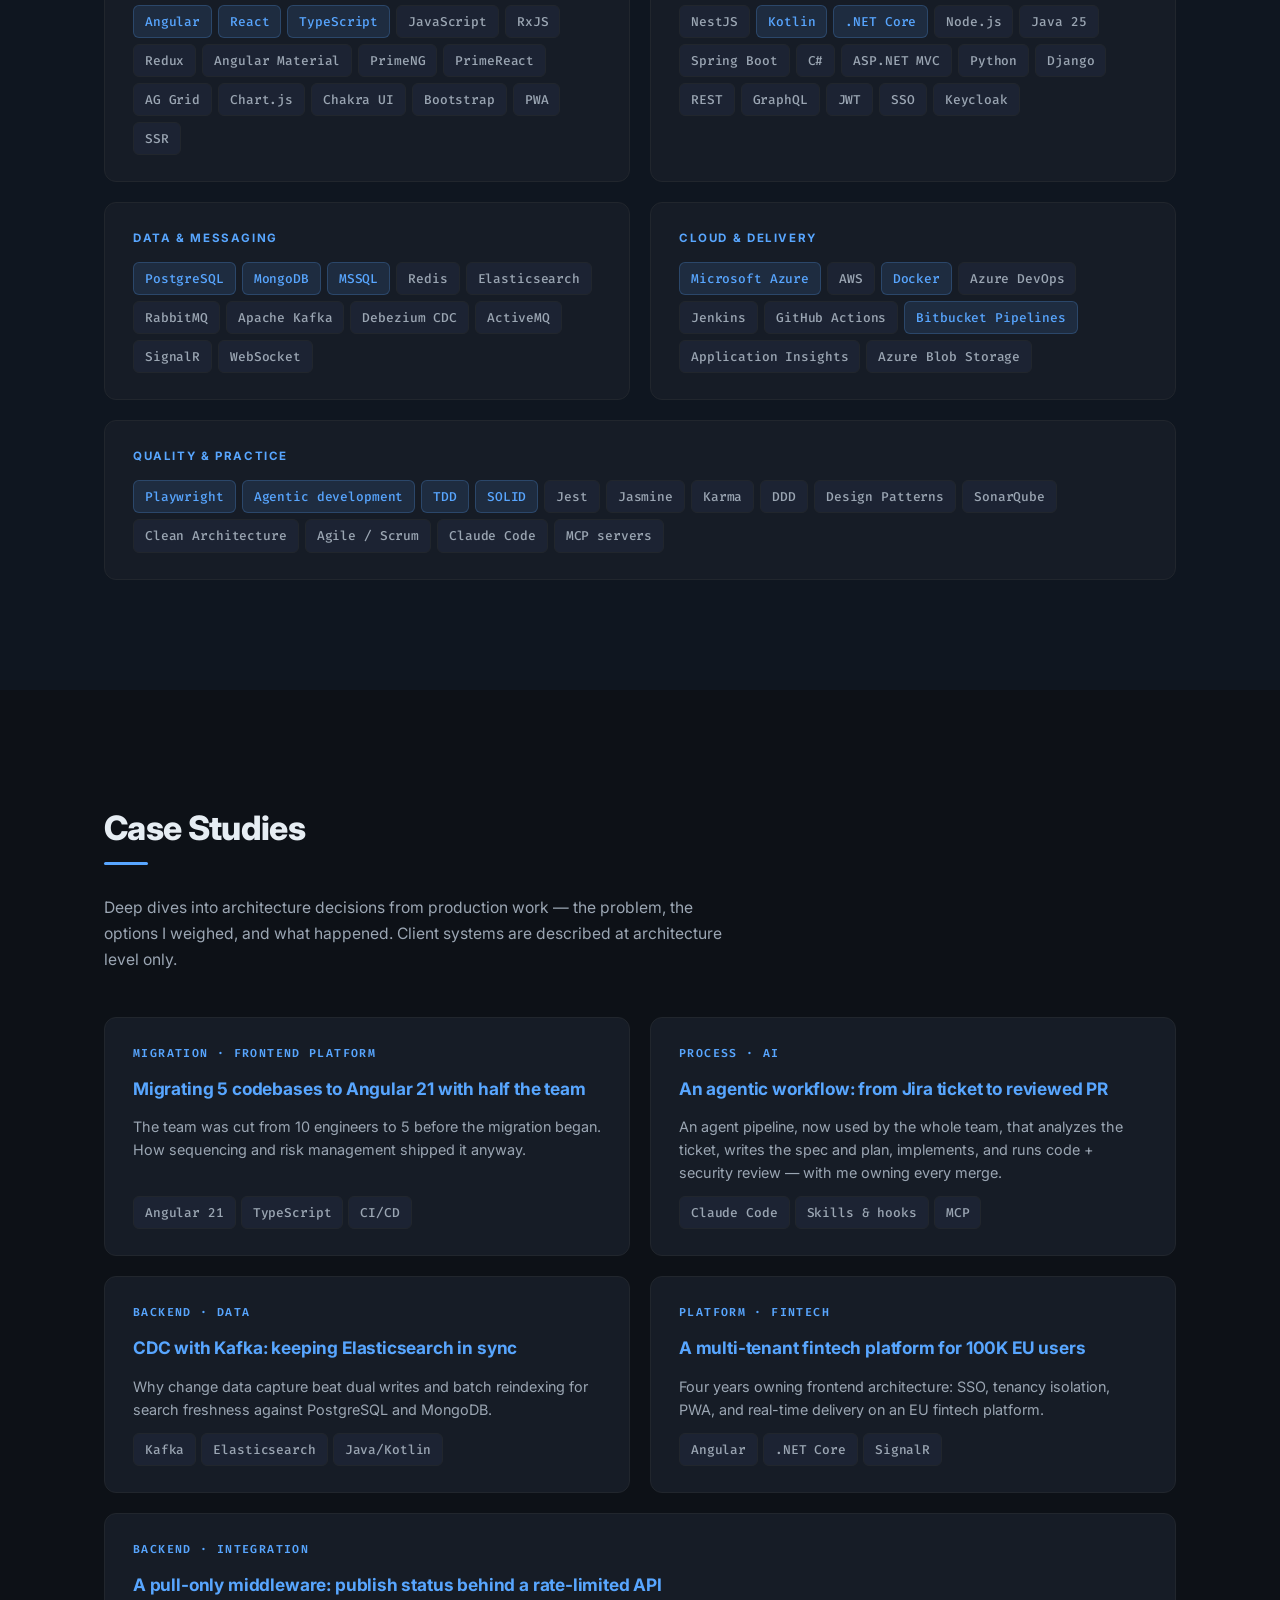
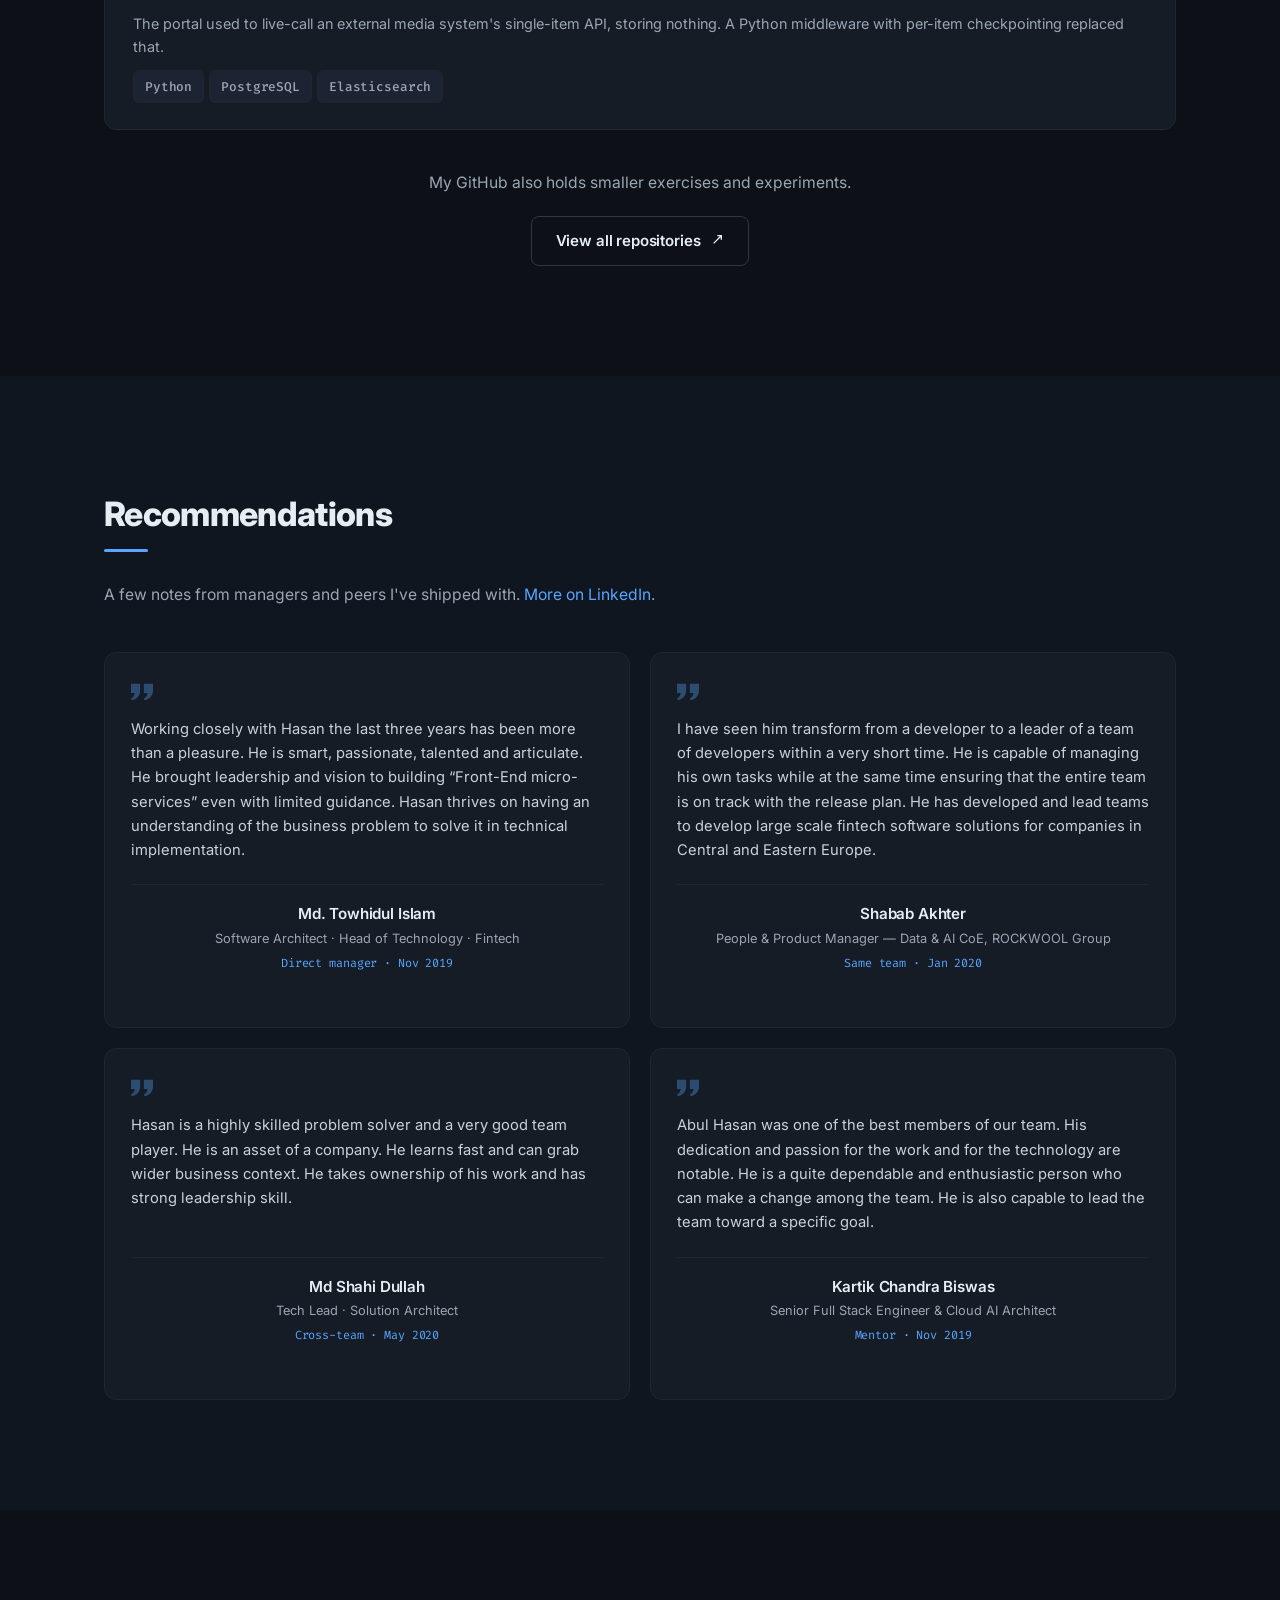
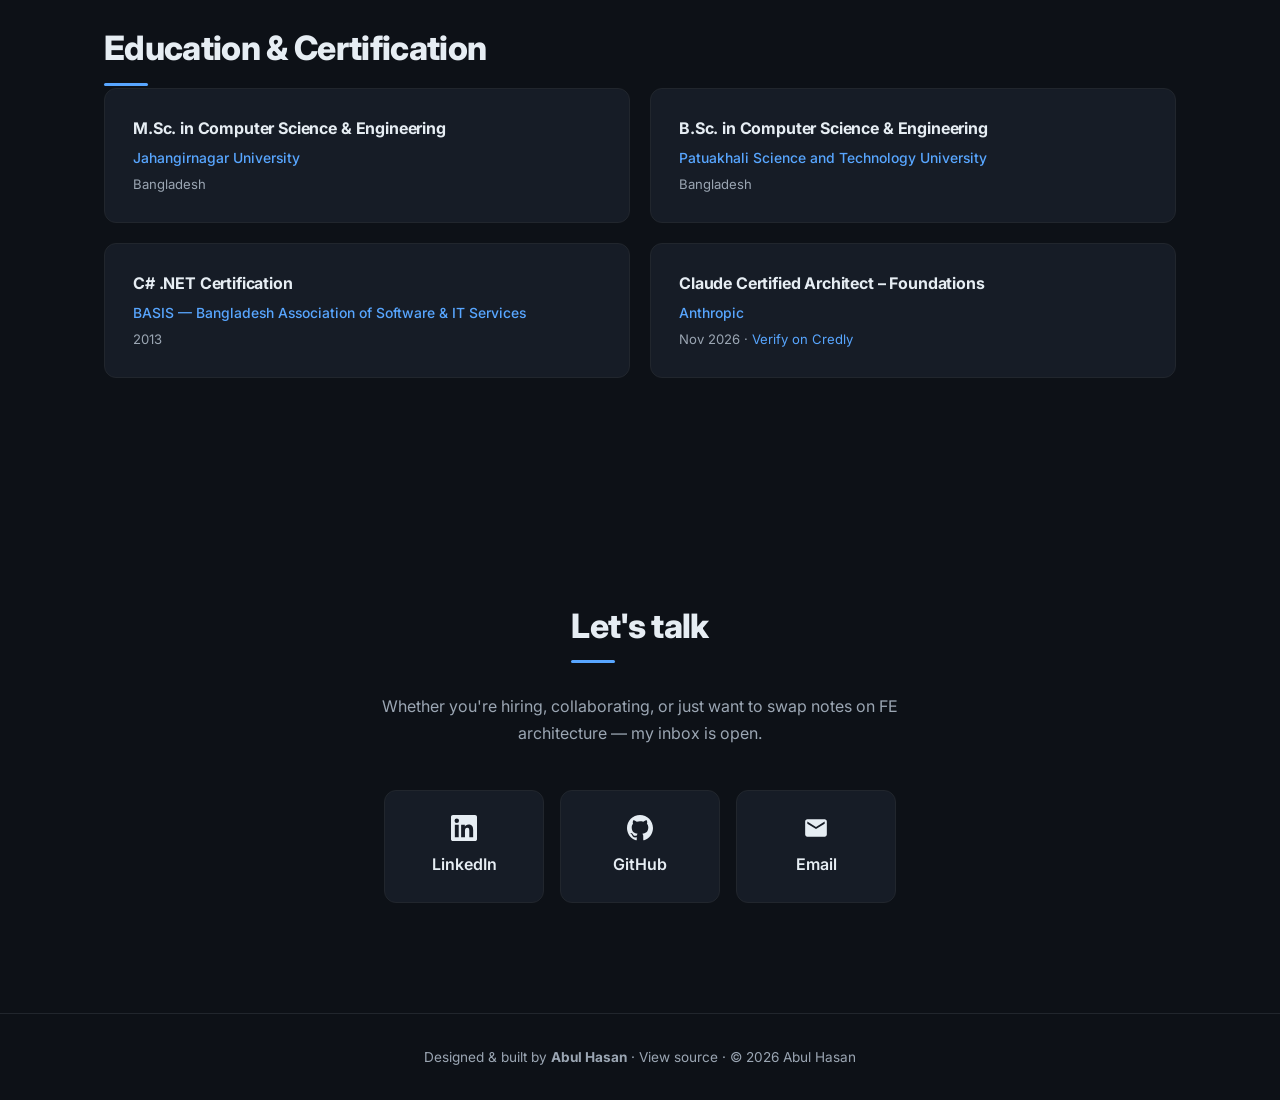
==== commit 9e03a940: "feat: describe 2013–2015 client as a Bangladeshi computer retailer Co-Authored-By: Claude Opus 5.5 <" ====
--- a/index.html
+++ b/index.html
@@ -397,8 +397,8 @@
                 <p>Online reservation system, social-feed aggregator, and public statistics dashboard.</p>
               </li>
               <li>
-                <strong>Developer</strong> — <em>Distribution ERP, Bangladesh</em> · 2013 – 2015
-                <p>End-to-end ERP — Inventory, RMA, Sales, POS, PMS, Accounts — for a major Bangladeshi distributor.</p>
+                <strong>Developer</strong> — <em>Bangladeshi computer retailer</em> · 2013 – 2015
+                <p>End-to-end ERP — Inventory, RMA, Sales, POS, PMS, Accounts — for a major computer hardware retail and distribution business.</p>
               </li>
             </ul>
 
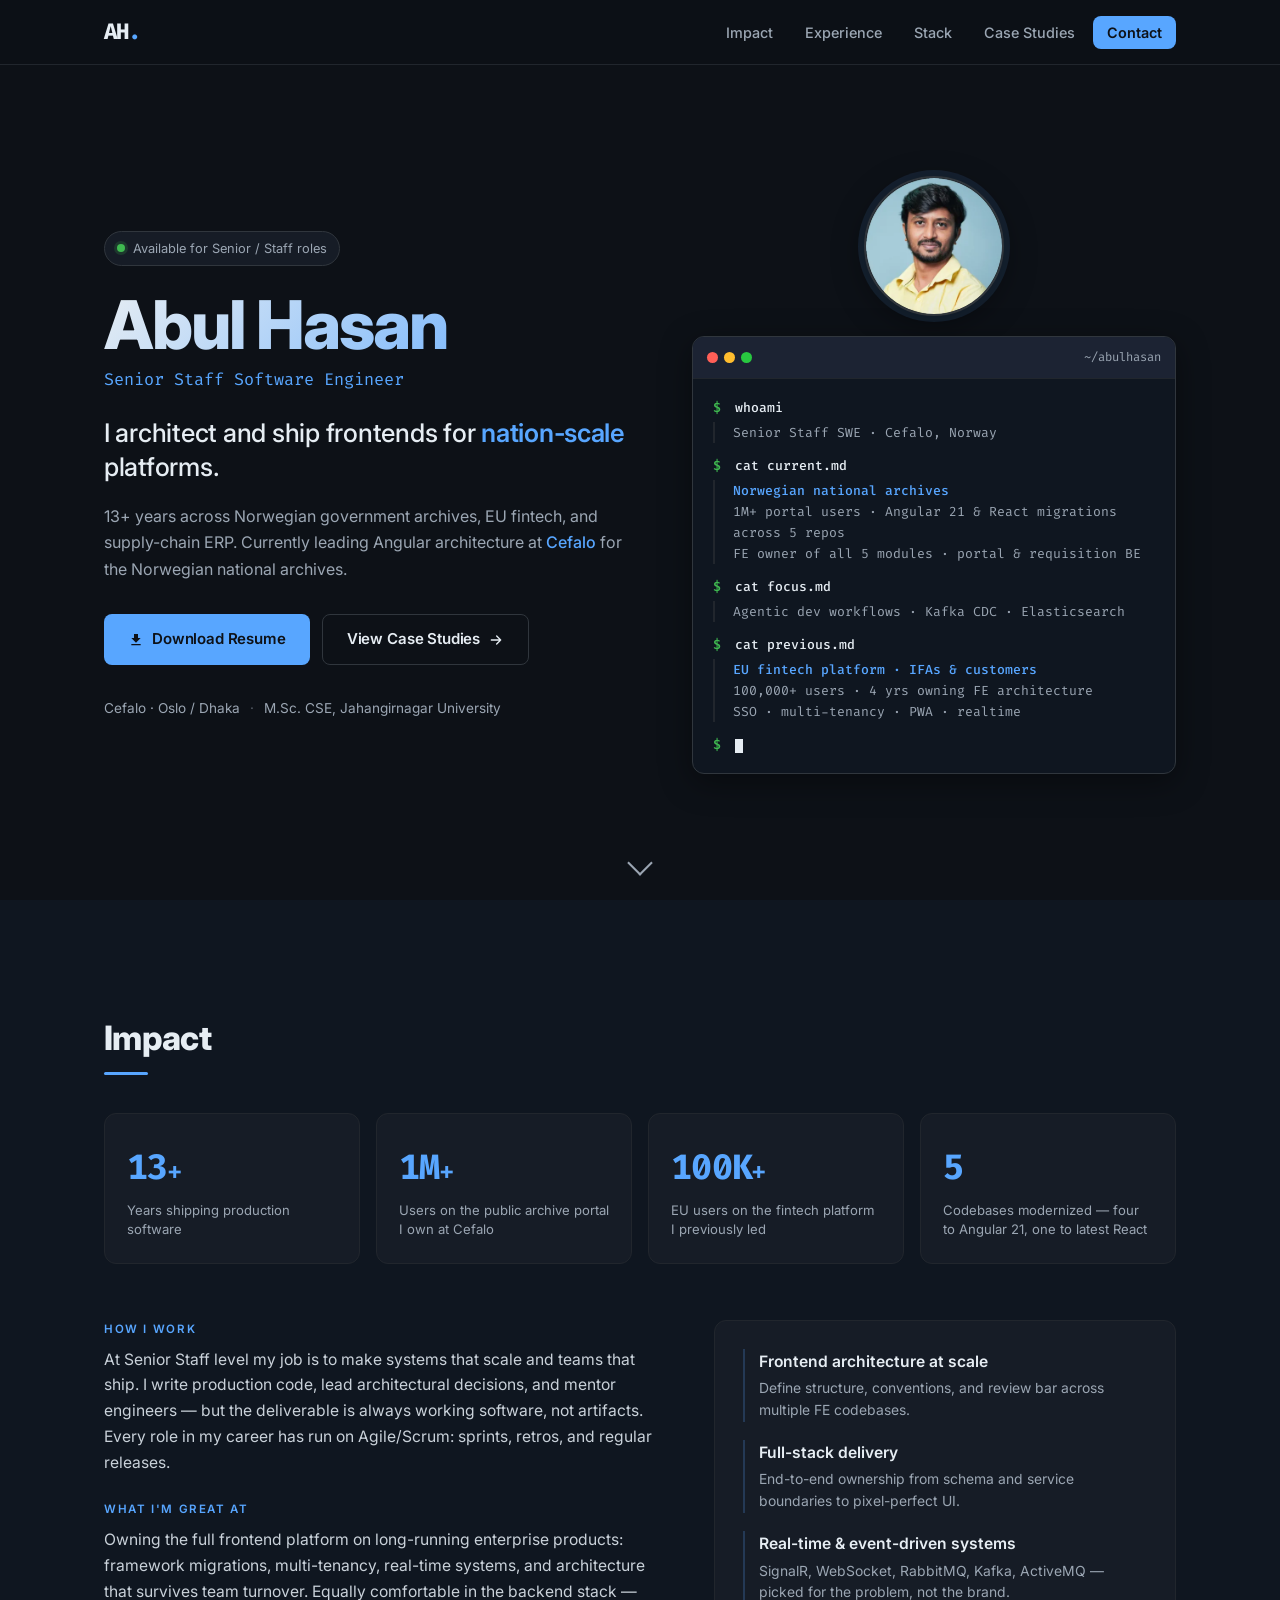
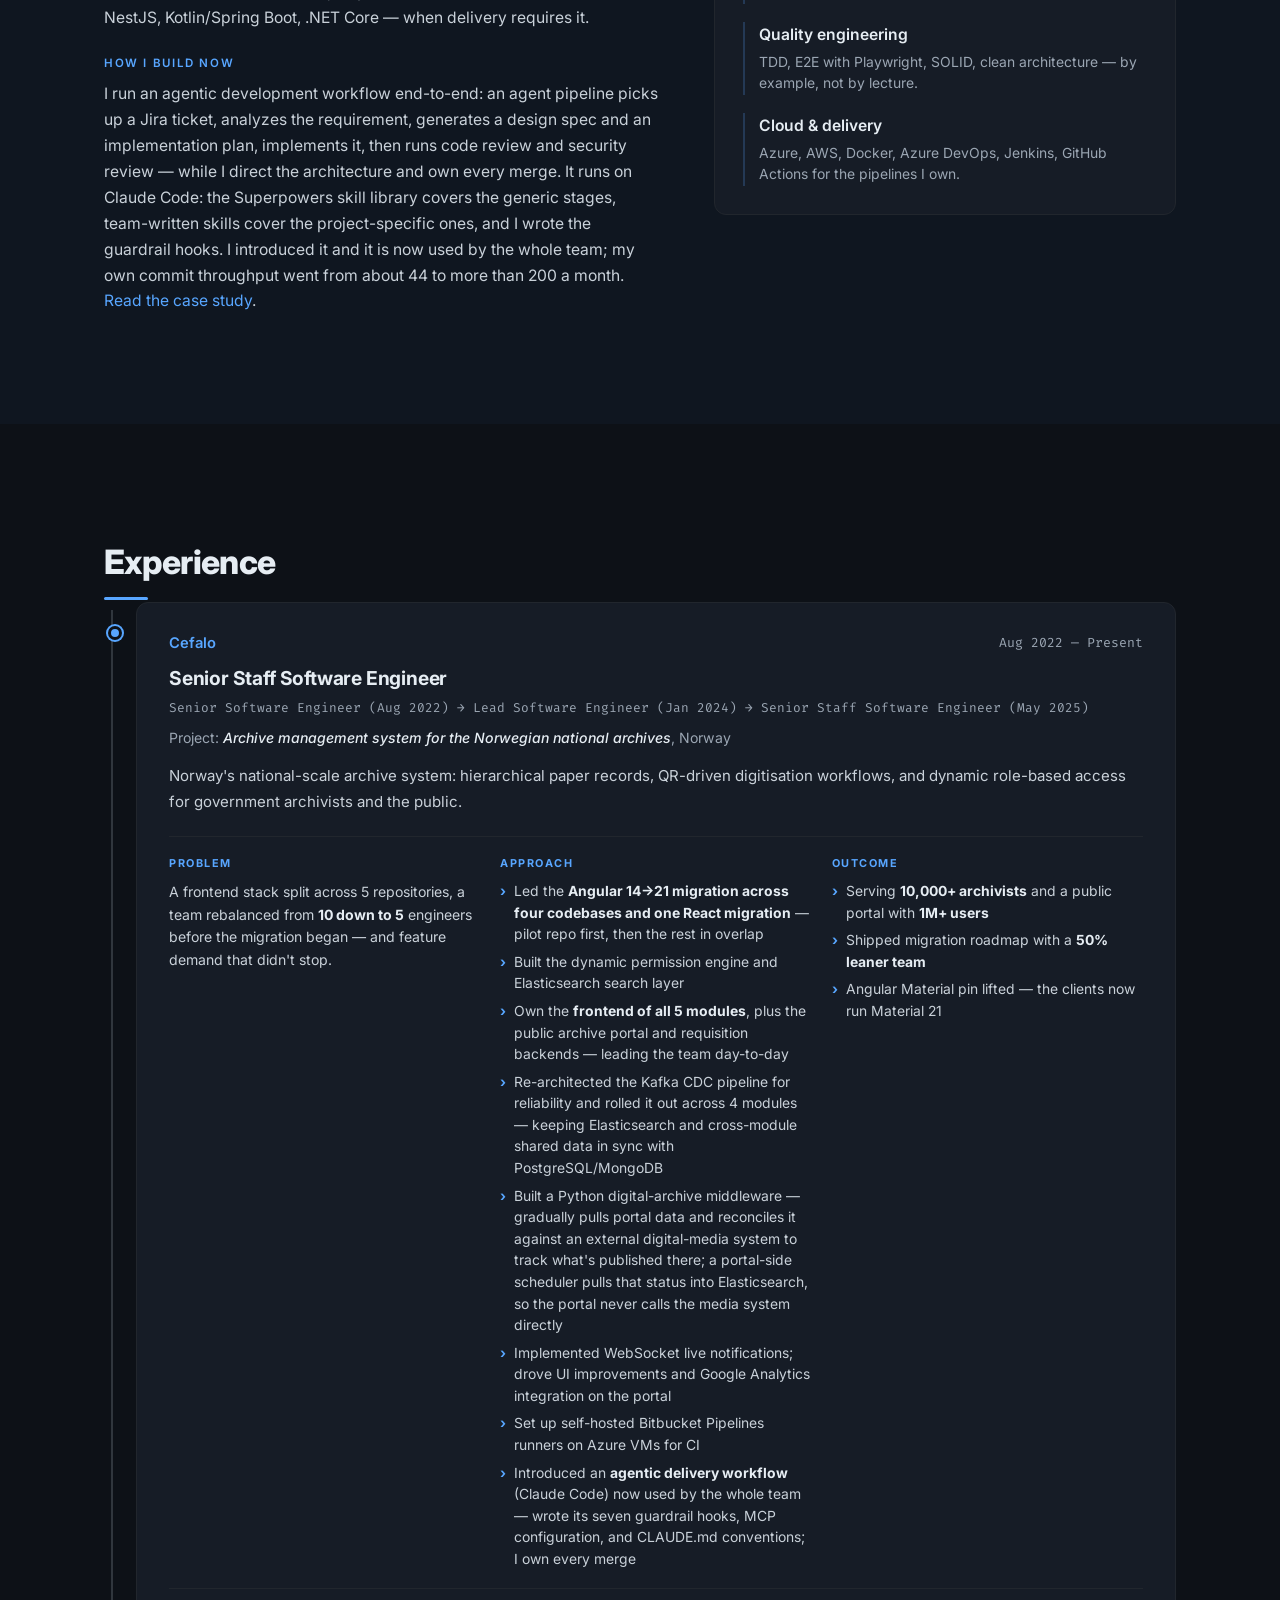
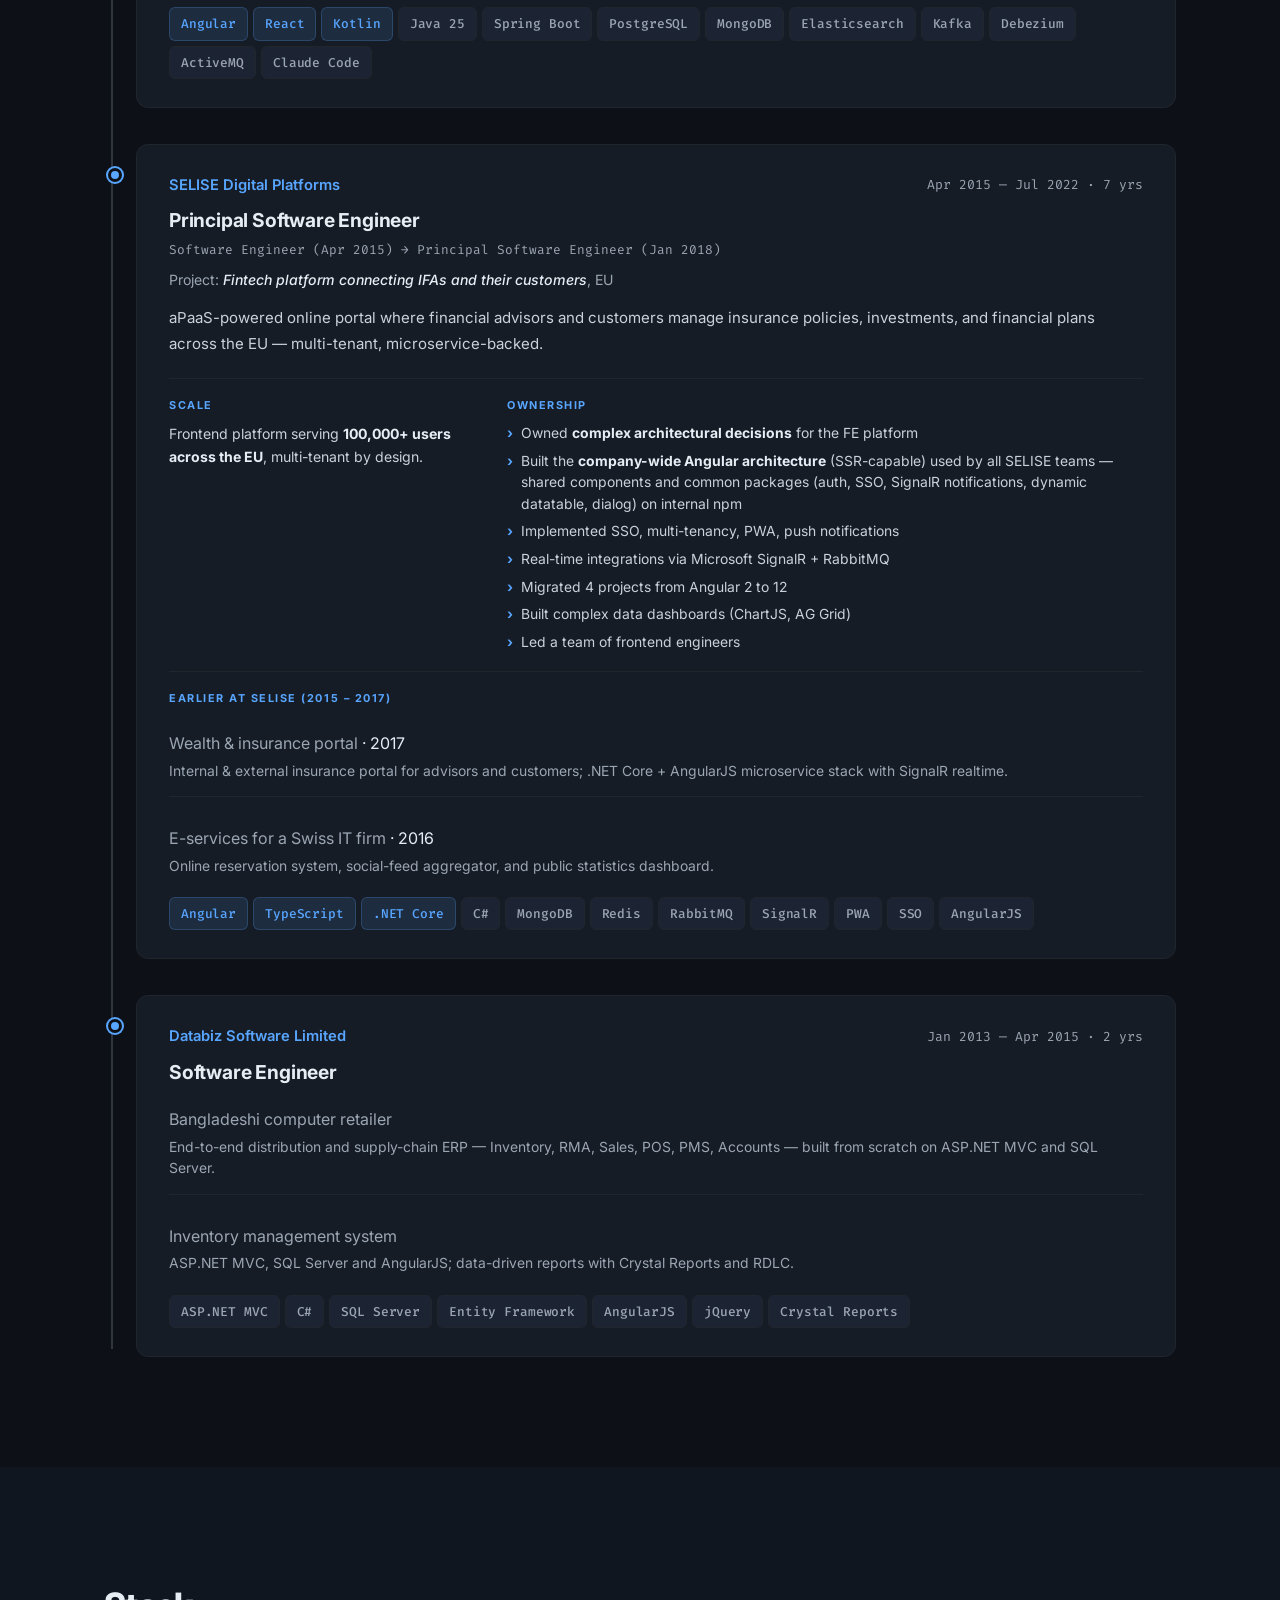
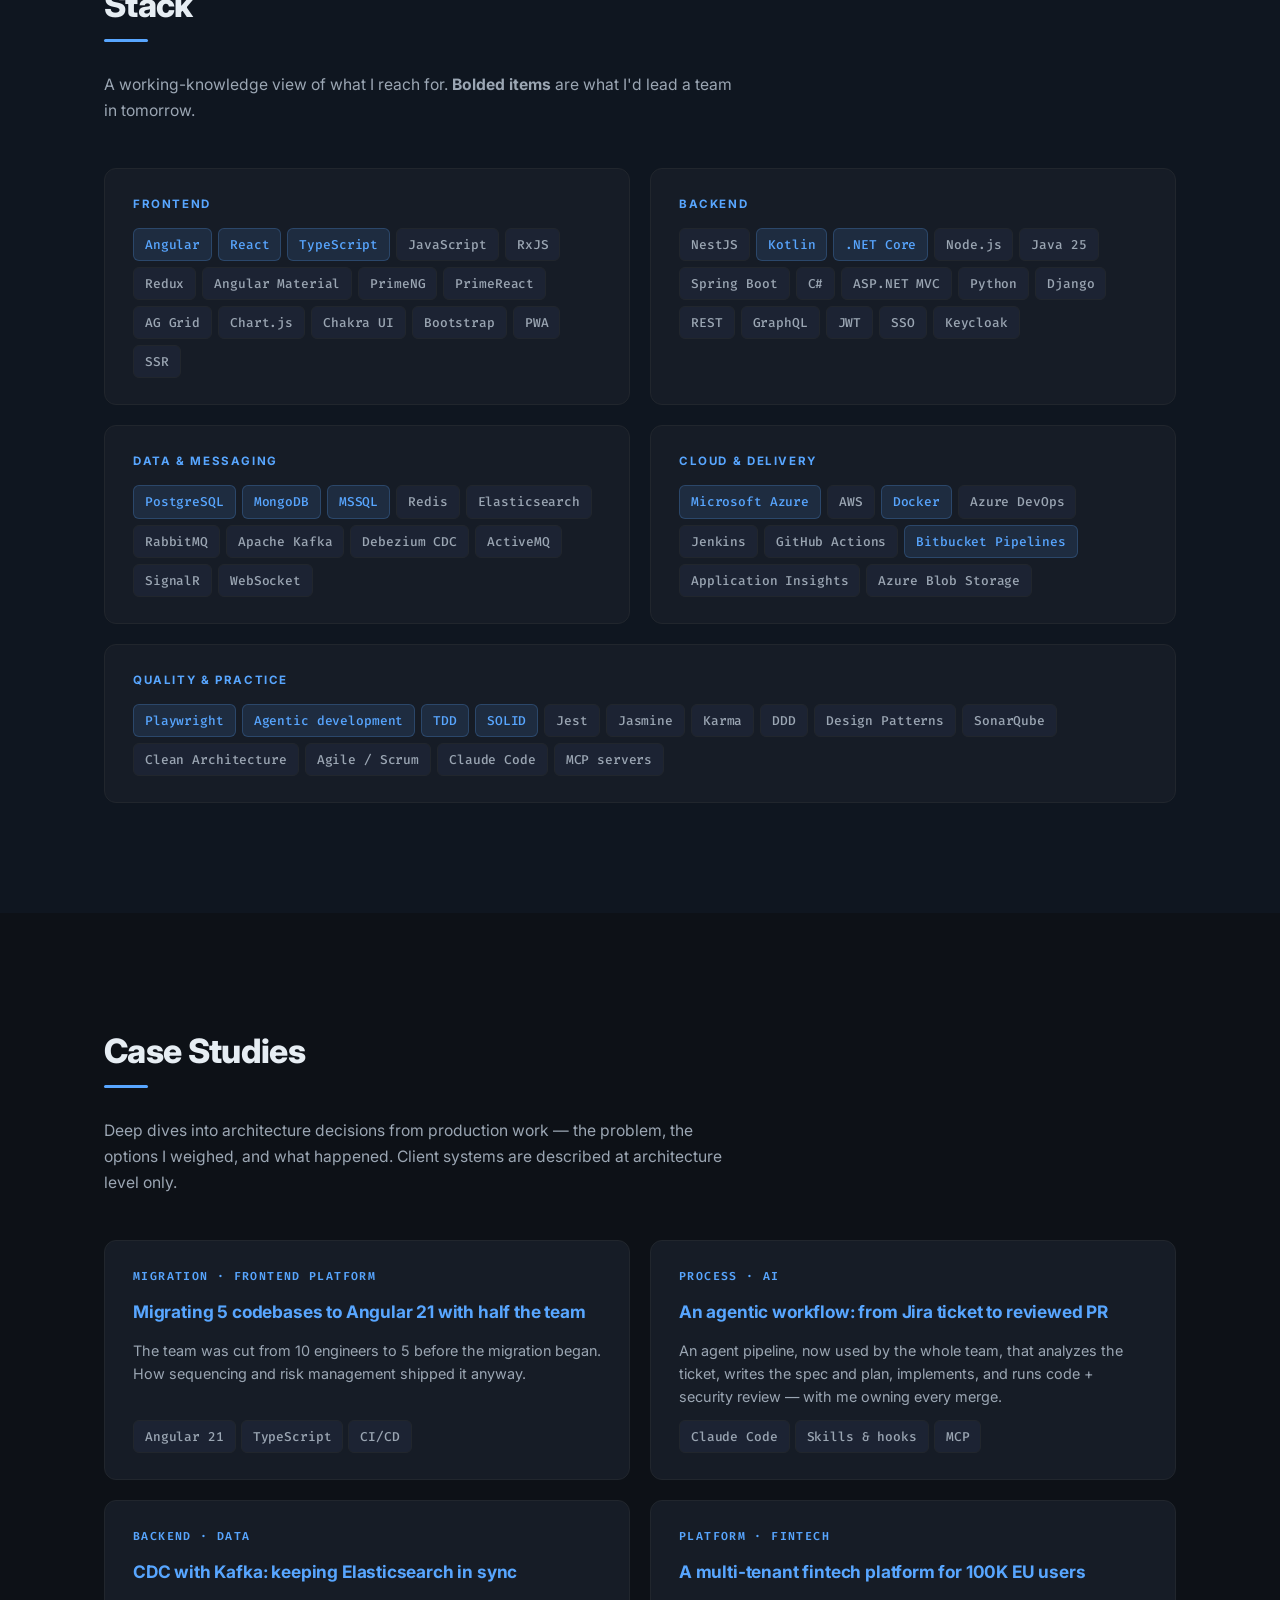
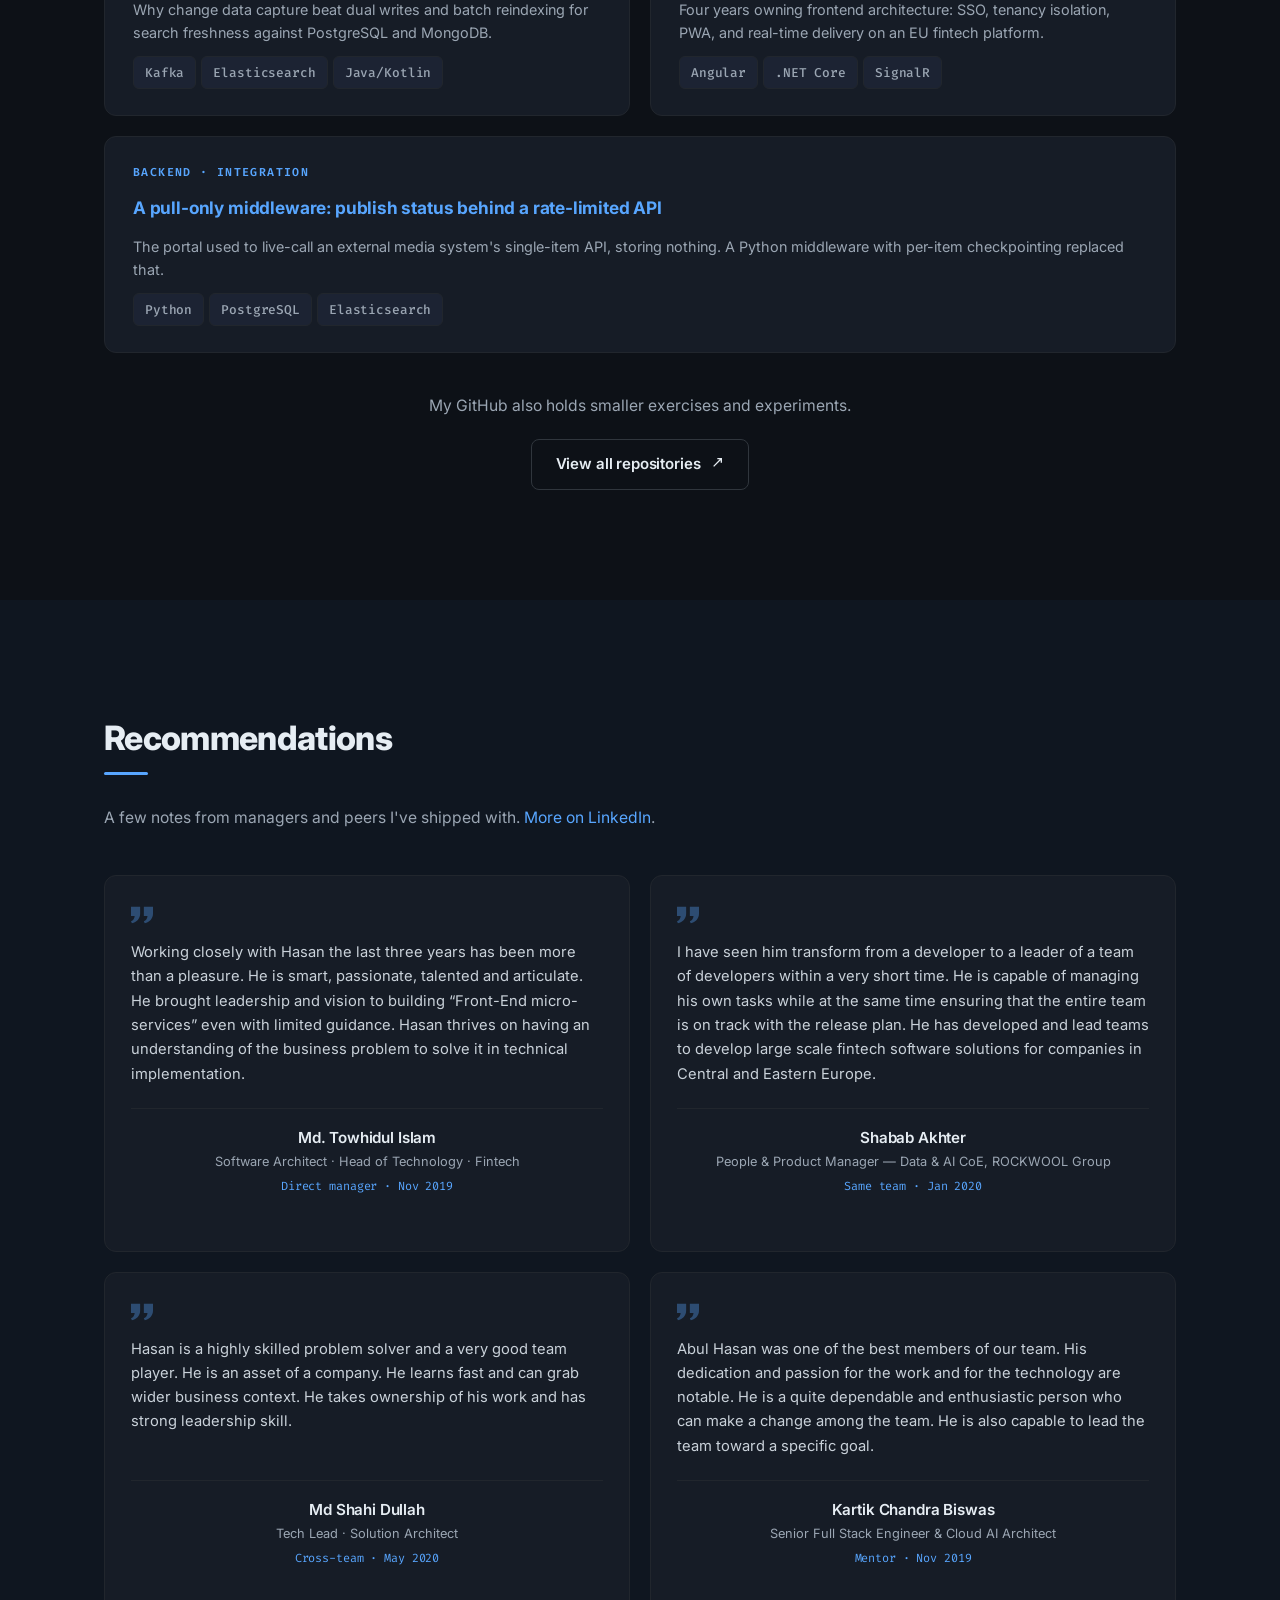
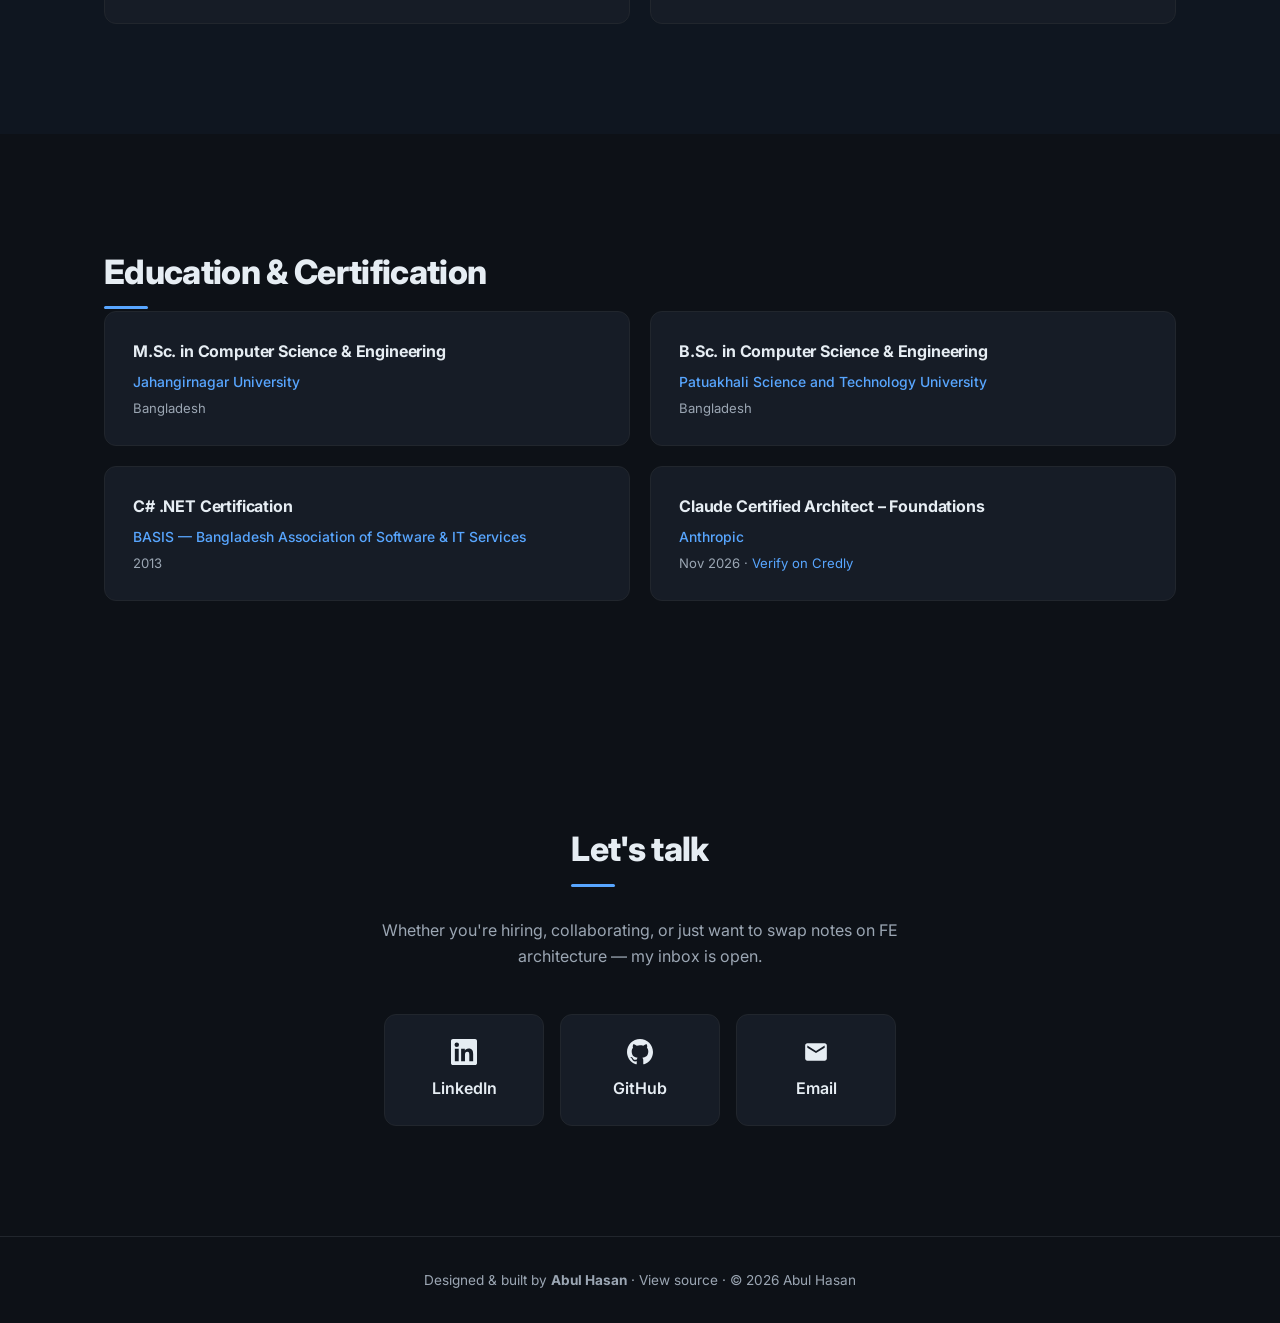
==== commit 6cdd96cd: "feat: show title progression per employer with full tenure - Cefalo: Senior SE (Aug 2022) -> Lead SE" ====
--- a/index.html
+++ b/index.html
@@ -40,7 +40,7 @@
     "jobTitle": "Senior Staff Software Engineer",
     "url": "https://ahasan09.github.io/",
     "image": "https://ahasan09.github.io/avatar.png",
-    "email": "abul.hasan@cefalo.com",
+    "email": "abulhasanraju@gmail.com",
     "worksFor": {
       "@type": "Organization",
       "name": "Cefalo",
@@ -278,6 +278,7 @@
               <span class="timeline-period">Aug 2022 — Present</span>
             </header>
             <h3 class="timeline-role">Senior Staff Software Engineer</h3>
+            <p class="timeline-progression">Senior Software Engineer (Aug 2022) → Lead Software Engineer (Jan 2024) → Senior Staff Software Engineer (May 2025)</p>
             <p class="timeline-client">Project: <em>Archive management system for the Norwegian national archives</em>, Norway</p>
 
             <p class="timeline-desc">
@@ -335,9 +336,10 @@
           <div class="timeline-card case-study">
             <header class="timeline-meta">
               <span class="timeline-company">SELISE Digital Platforms</span>
-              <span class="timeline-period">2018 — Jul 2022 · 4 yrs</span>
+              <span class="timeline-period">Apr 2015 — Jul 2022 · 7 yrs</span>
             </header>
             <h3 class="timeline-role">Principal Software Engineer</h3>
+            <p class="timeline-progression">Software Engineer (Apr 2015) → Principal Software Engineer (Jan 2018)</p>
             <p class="timeline-client">Project: <em>Fintech platform connecting IFAs and their customers</em>, EU</p>
 
             <p class="timeline-desc">
@@ -363,6 +365,18 @@
               </div>
             </div>
 
+            <h4 class="case-label">Earlier at SELISE (2015 – 2017)</h4>
+            <ul class="earlier-list">
+              <li>
+                <em>Wealth &amp; insurance portal</em> · 2017
+                <p>Internal &amp; external insurance portal for advisors and customers; .NET Core + AngularJS microservice stack with SignalR realtime.</p>
+              </li>
+              <li>
+                <em>E-services for a Swiss IT firm</em> · 2016
+                <p>Online reservation system, social-feed aggregator, and public statistics dashboard.</p>
+              </li>
+            </ul>
+
             <div class="chips chips-tight">
               <span class="chip chip-strong">Angular</span>
               <span class="chip chip-strong">TypeScript</span>
@@ -374,45 +388,40 @@
               <span class="chip">SignalR</span>
               <span class="chip">PWA</span>
               <span class="chip">SSO</span>
+              <span class="chip">AngularJS</span>
             </div>
           </div>
         </article>
 
-        <!-- EARLIER CAREER — compressed -->
+        <!-- DATABIZ -->
         <article class="timeline-item">
           <div class="timeline-marker" aria-hidden="true"></div>
           <div class="timeline-card earlier-career">
             <header class="timeline-meta">
-              <span class="timeline-company">Earlier Career</span>
-              <span class="timeline-period">2013 — 2017 · ~4 yrs</span>
+              <span class="timeline-company">Databiz Software Limited</span>
+              <span class="timeline-period">Jan 2013 — Apr 2015 · 2 yrs</span>
             </header>
+            <h3 class="timeline-role">Software Engineer</h3>
 
             <ul class="earlier-list">
               <li>
-                <strong>Senior Software Engineer</strong> — <em>Wealth &amp; insurance portal</em> · 2017
-                <p>Internal &amp; external insurance portal for advisors and customers; .NET Core + AngularJS microservice stack with SignalR realtime.</p>
+                <em>Bangladeshi computer retailer</em>
+                <p>End-to-end distribution and supply-chain ERP — Inventory, RMA, Sales, POS, PMS, Accounts — built from scratch on ASP.NET MVC and SQL Server.</p>
               </li>
               <li>
-                <strong>Software Engineer</strong> — <em>E-services for a Swiss IT firm</em> · 2016
-                <p>Online reservation system, social-feed aggregator, and public statistics dashboard.</p>
-              </li>
-              <li>
-                <strong>Developer</strong> — <em>Bangladeshi computer retailer</em> · 2013 – 2015
-                <p>End-to-end ERP — Inventory, RMA, Sales, POS, PMS, Accounts — for a major computer hardware retail and distribution business.</p>
+                <em>Inventory management system</em>
+                <p>ASP.NET MVC, SQL Server and AngularJS; data-driven reports with Crystal Reports and RDLC.</p>
               </li>
             </ul>
 
             <div class="chips chips-tight">
-              <span class="chip">AngularJS</span>
-              <span class="chip">.NET Core</span>
               <span class="chip">ASP.NET MVC</span>
               <span class="chip">C#</span>
               <span class="chip">SQL Server</span>
-              <span class="chip">MongoDB</span>
-              <span class="chip">Redis</span>
-              <span class="chip">SignalR</span>
+              <span class="chip">Entity Framework</span>
+              <span class="chip">AngularJS</span>
               <span class="chip">jQuery</span>
-              <span class="chip">Entity Framework</span>
+              <span class="chip">Crystal Reports</span>
             </div>
           </div>
         </article>
@@ -715,7 +724,7 @@
           <svg class="contact-icon" aria-hidden="true" focusable="false"><use href="#i-github"/></svg>
           <span>GitHub</span>
         </a>
-        <a href="mailto:abul.hasan@cefalo.com" class="contact-card" aria-label="Send email">
+        <a href="mailto:abulhasanraju@gmail.com" class="contact-card" aria-label="Send email">
           <svg class="contact-icon" aria-hidden="true" focusable="false"><use href="#i-mail"/></svg>
           <span>Email</span>
         </a>
--- a/style.css
+++ b/style.css
@@ -466,6 +466,11 @@
   margin-bottom: 14px;
 }
 .timeline-client em { color: var(--text); font-style: italic; font-weight: 500; }
+.timeline-progression {
+  color: var(--text2); font-size: .8rem;
+  font-family: 'Fira Code', monospace;
+  margin: -2px 0 8px;
+}
 .timeline-desc {
   color: var(--text3); font-size: .94rem;
   margin-bottom: 22px; line-height: 1.7;
@@ -520,7 +525,7 @@
 .case-block p strong { color: var(--text); }
 
 /* earlier-career compact card */
-.earlier-career .earlier-list {
+.earlier-list {
   list-style: none;
   display: flex; flex-direction: column; gap: 14px;
   margin-bottom: 20px;
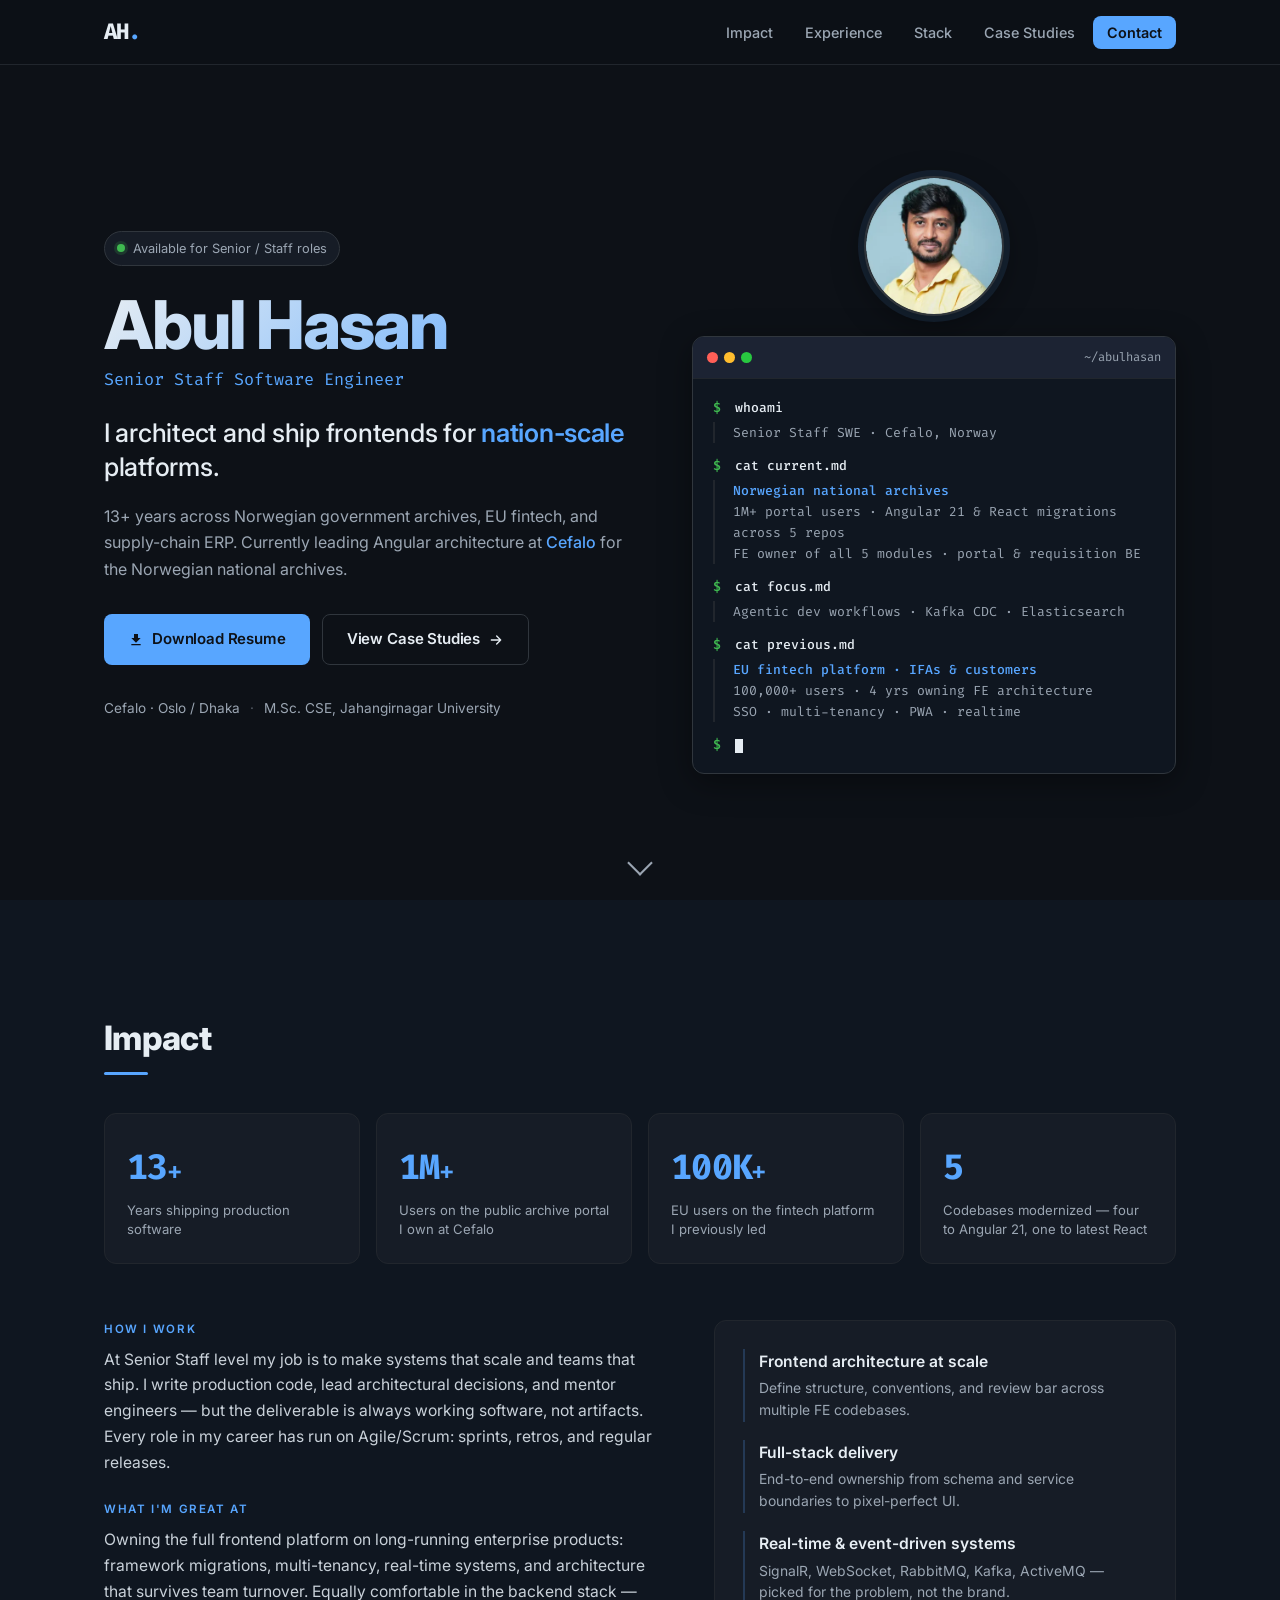
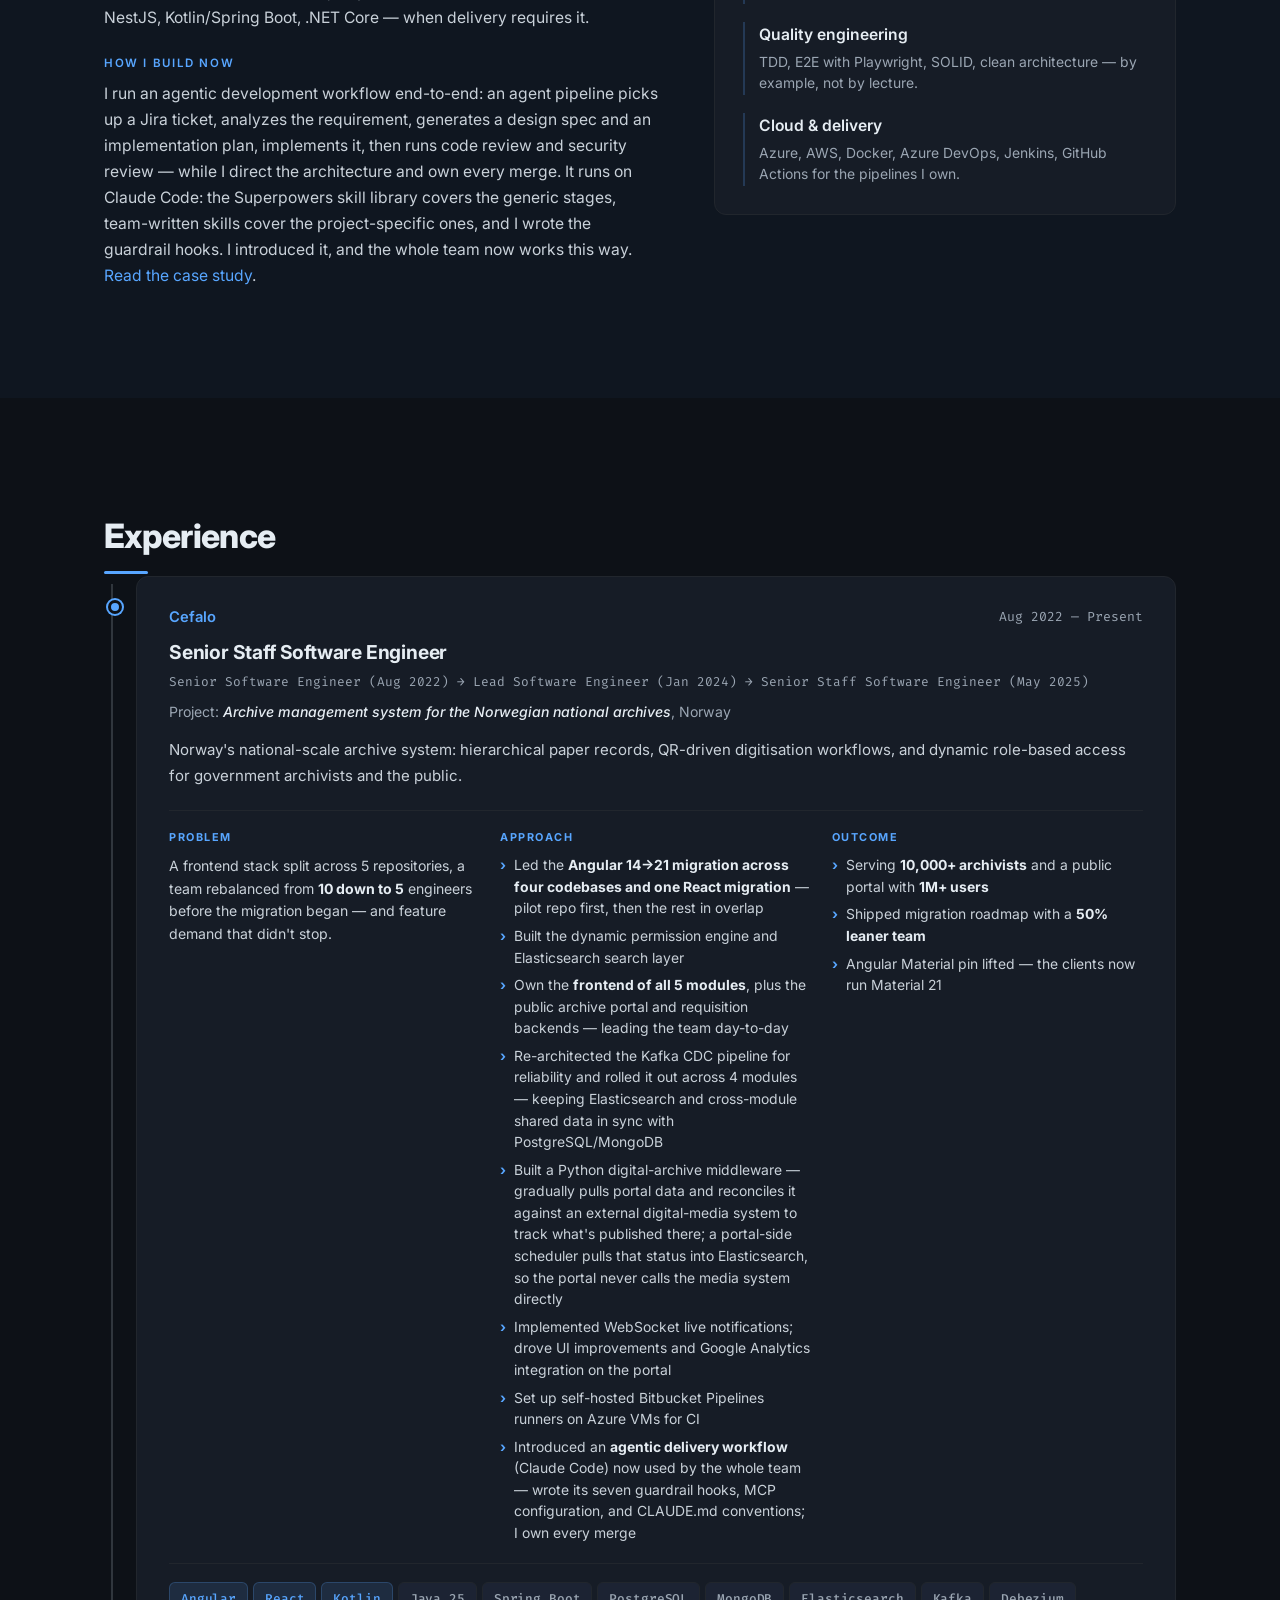
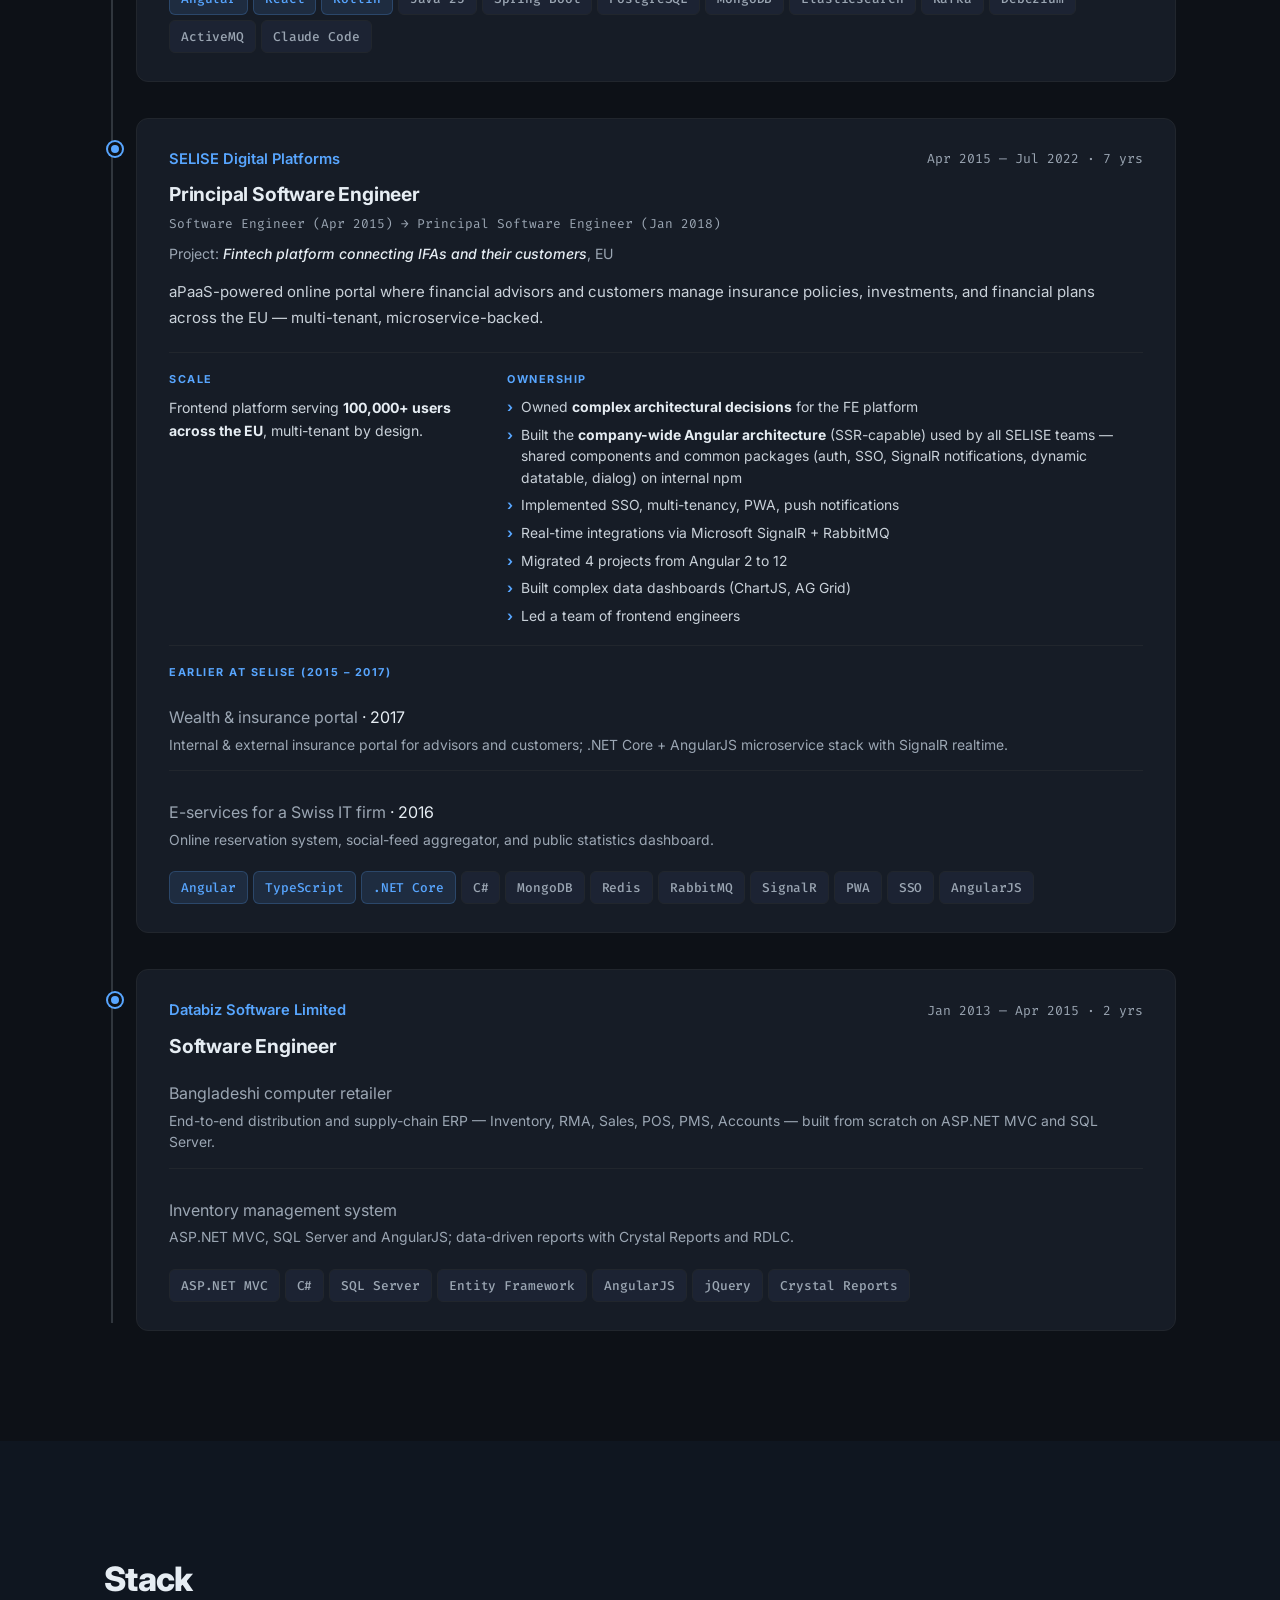
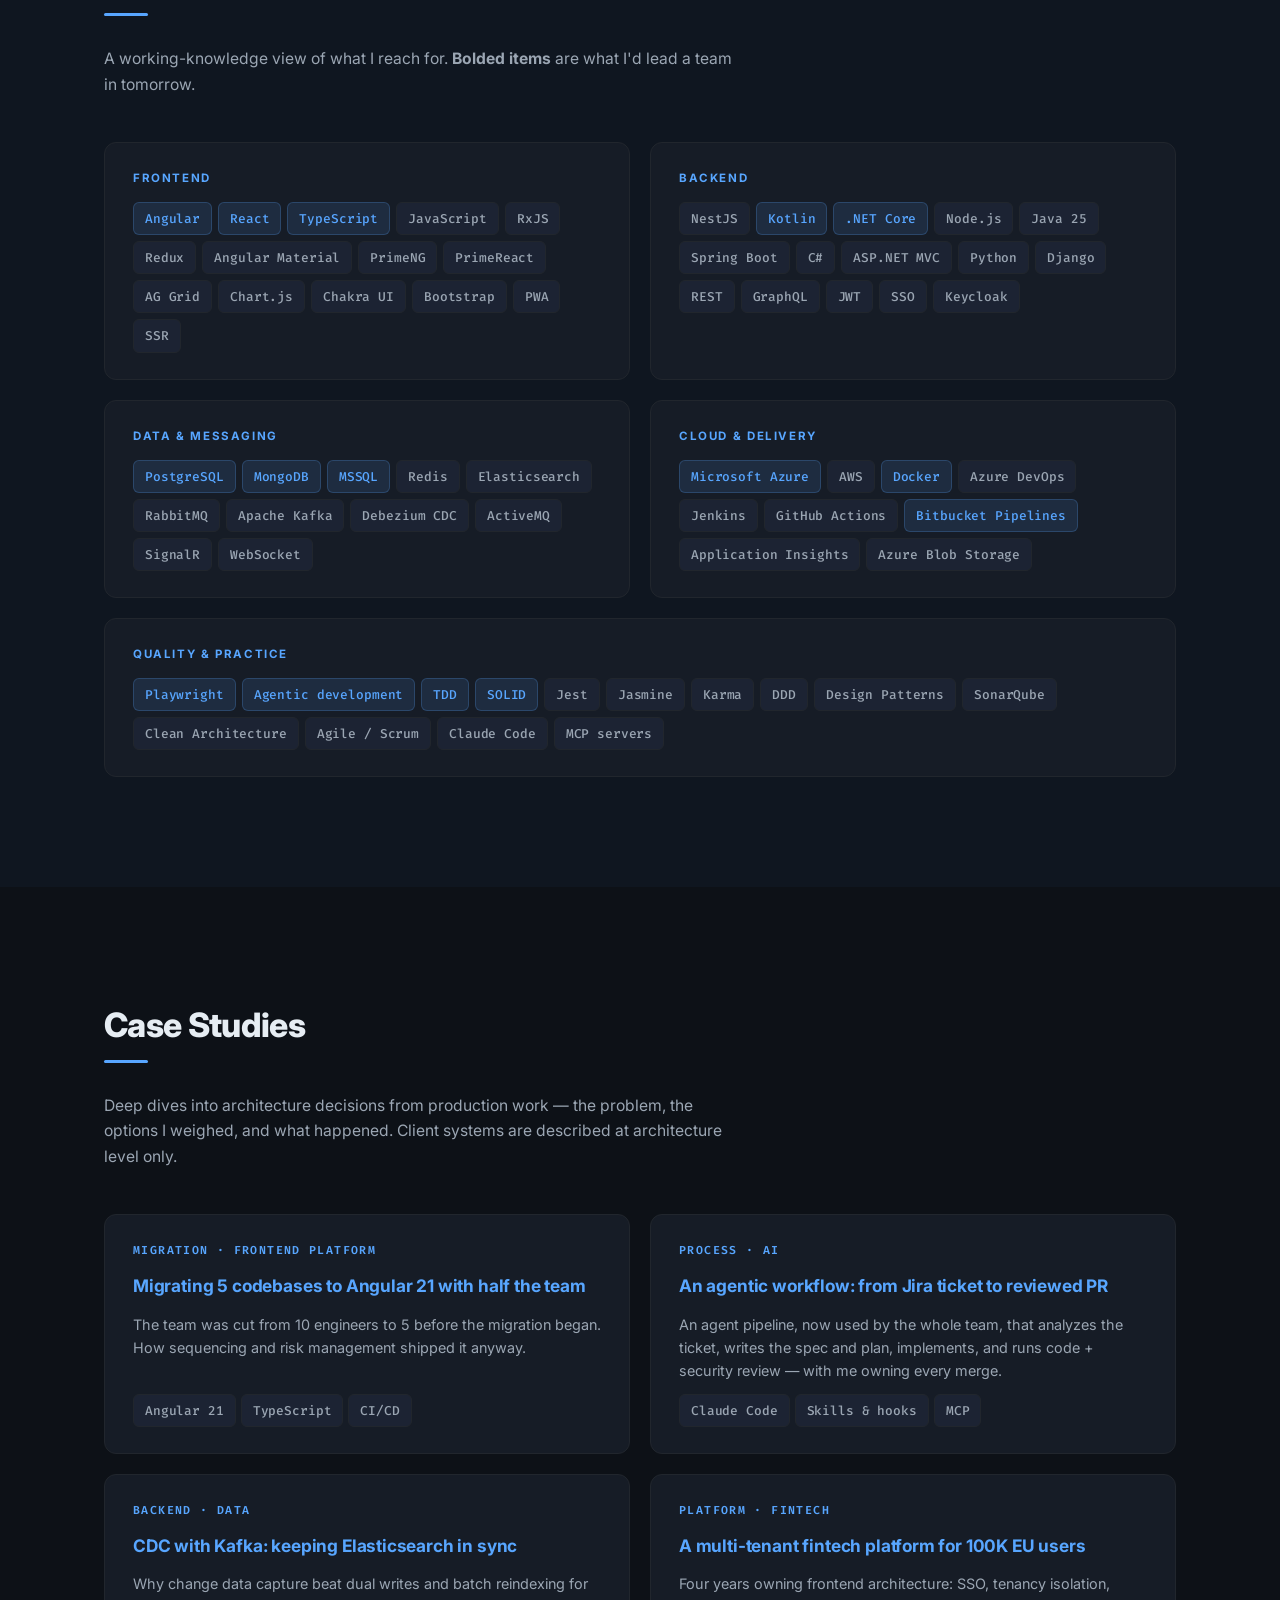
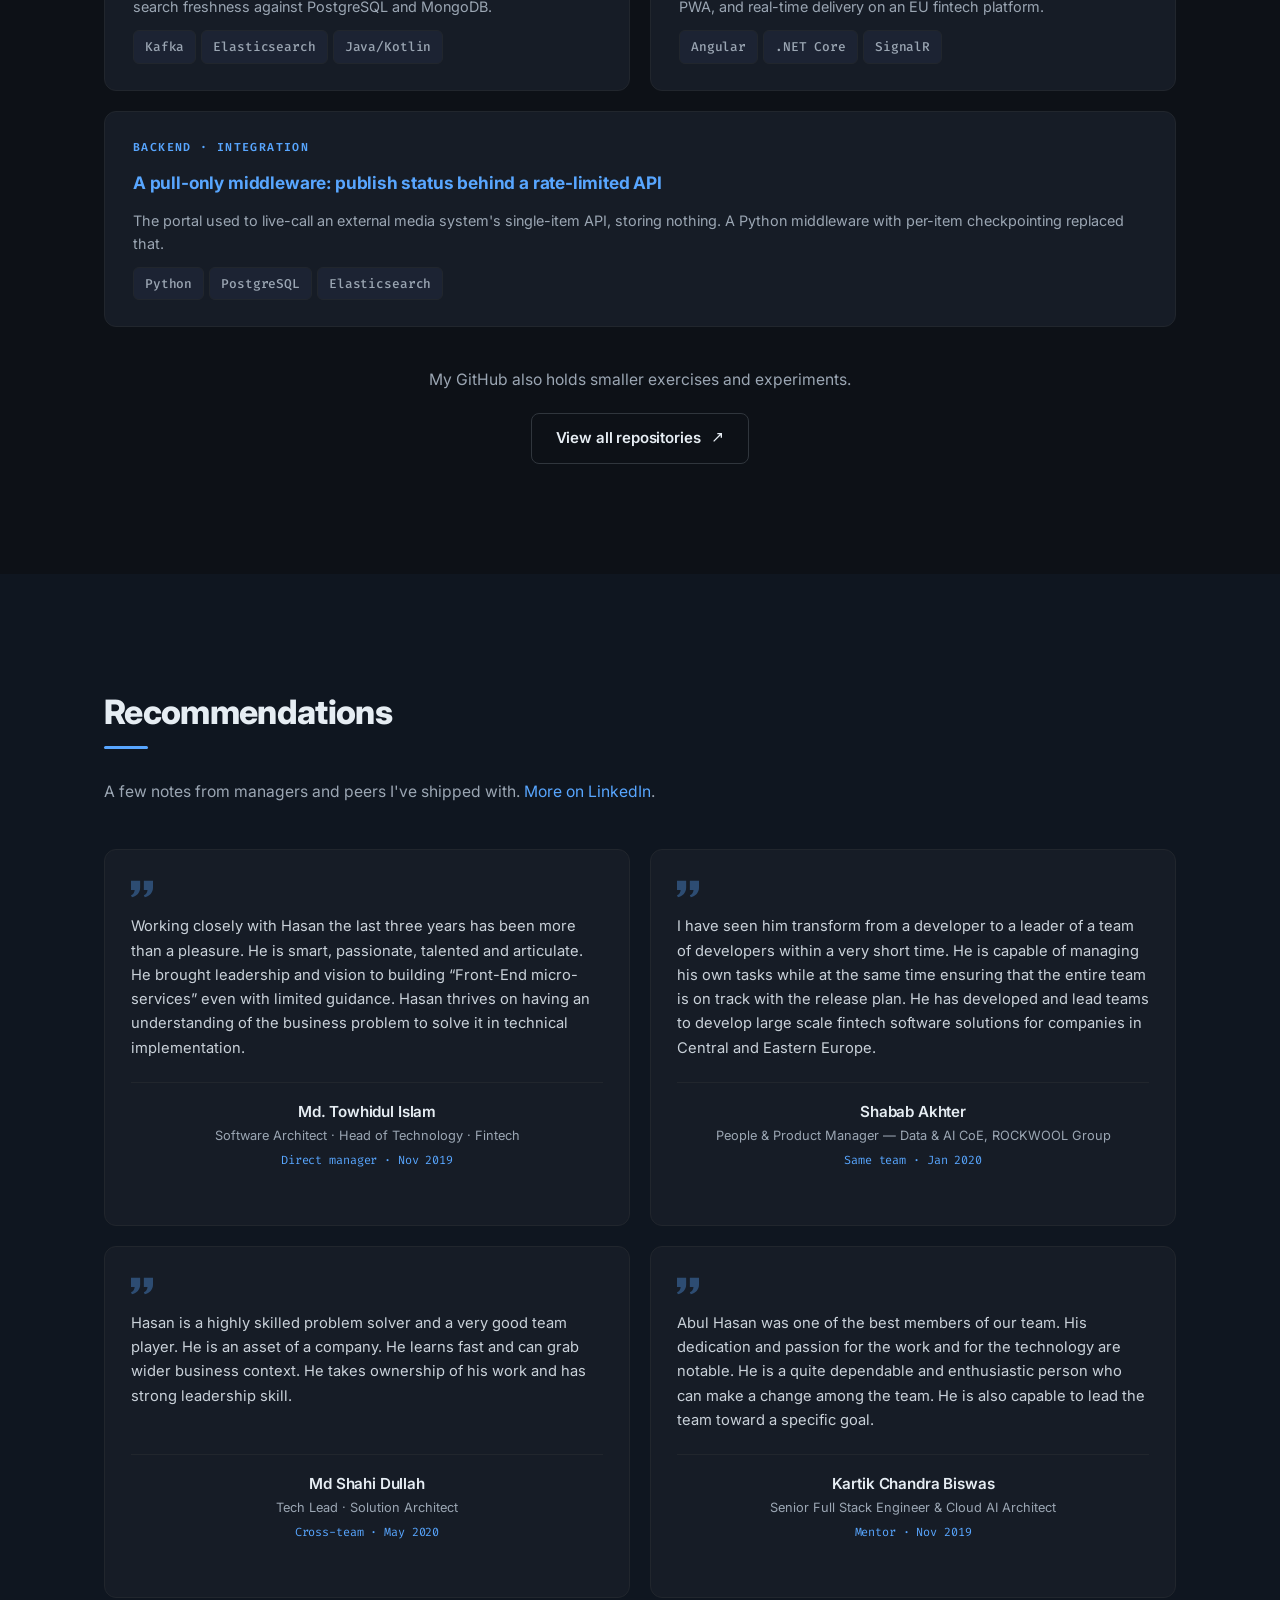
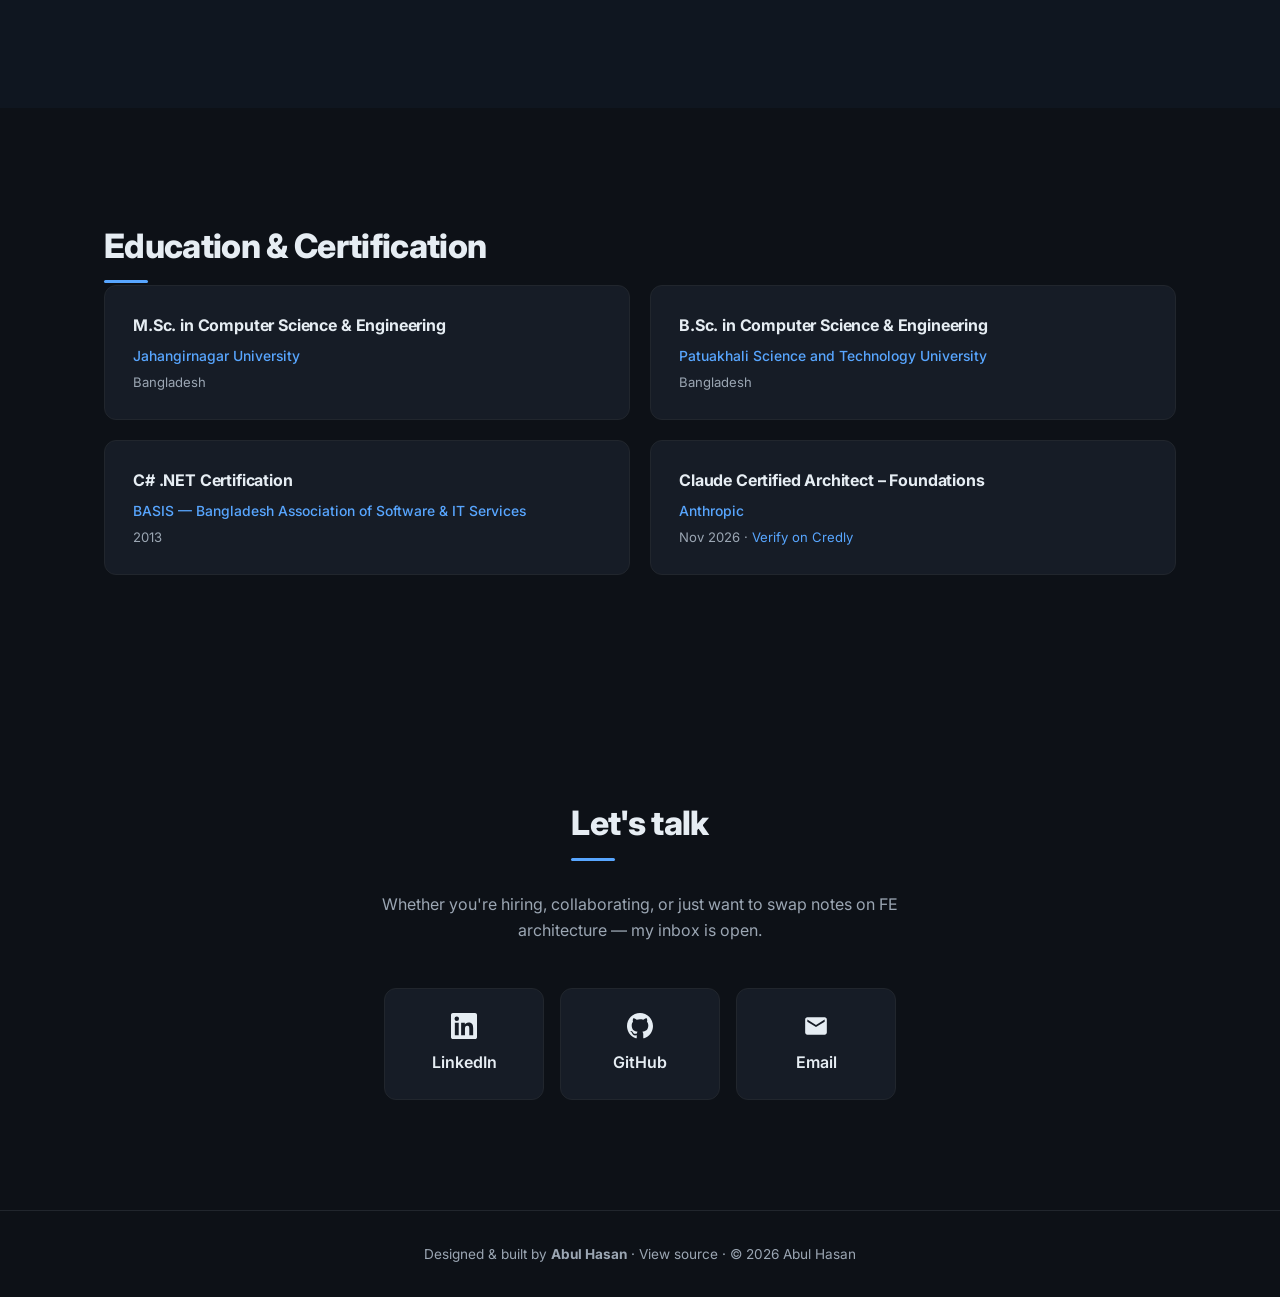
==== commit 98ee1838: "docs: drop commit-count metric from homepage and agentic case study Co-Authored-By: Claude Opus 5.5 " ====
--- a/index.html
+++ b/index.html
@@ -233,7 +233,7 @@
 
           <h3 class="kicker">How I build now</h3>
           <p>
-            I run an agentic development workflow end-to-end: an agent pipeline picks up a Jira ticket, analyzes the requirement, generates a design spec and an implementation plan, implements it, then runs code review and security review — while I direct the architecture and own every merge. It runs on Claude Code: the Superpowers skill library covers the generic stages, team-written skills cover the project-specific ones, and I wrote the guardrail hooks. I introduced it and it is now used by the whole team; my own commit throughput went from about 44 to more than 200 a month. <a href="case-studies/agentic-workflow.html">Read the case study</a>.
+            I run an agentic development workflow end-to-end: an agent pipeline picks up a Jira ticket, analyzes the requirement, generates a design spec and an implementation plan, implements it, then runs code review and security review — while I direct the architecture and own every merge. It runs on Claude Code: the Superpowers skill library covers the generic stages, team-written skills cover the project-specific ones, and I wrote the guardrail hooks. I introduced it, and the whole team now works this way. <a href="case-studies/agentic-workflow.html">Read the case study</a>.
           </p>
         </div>
 
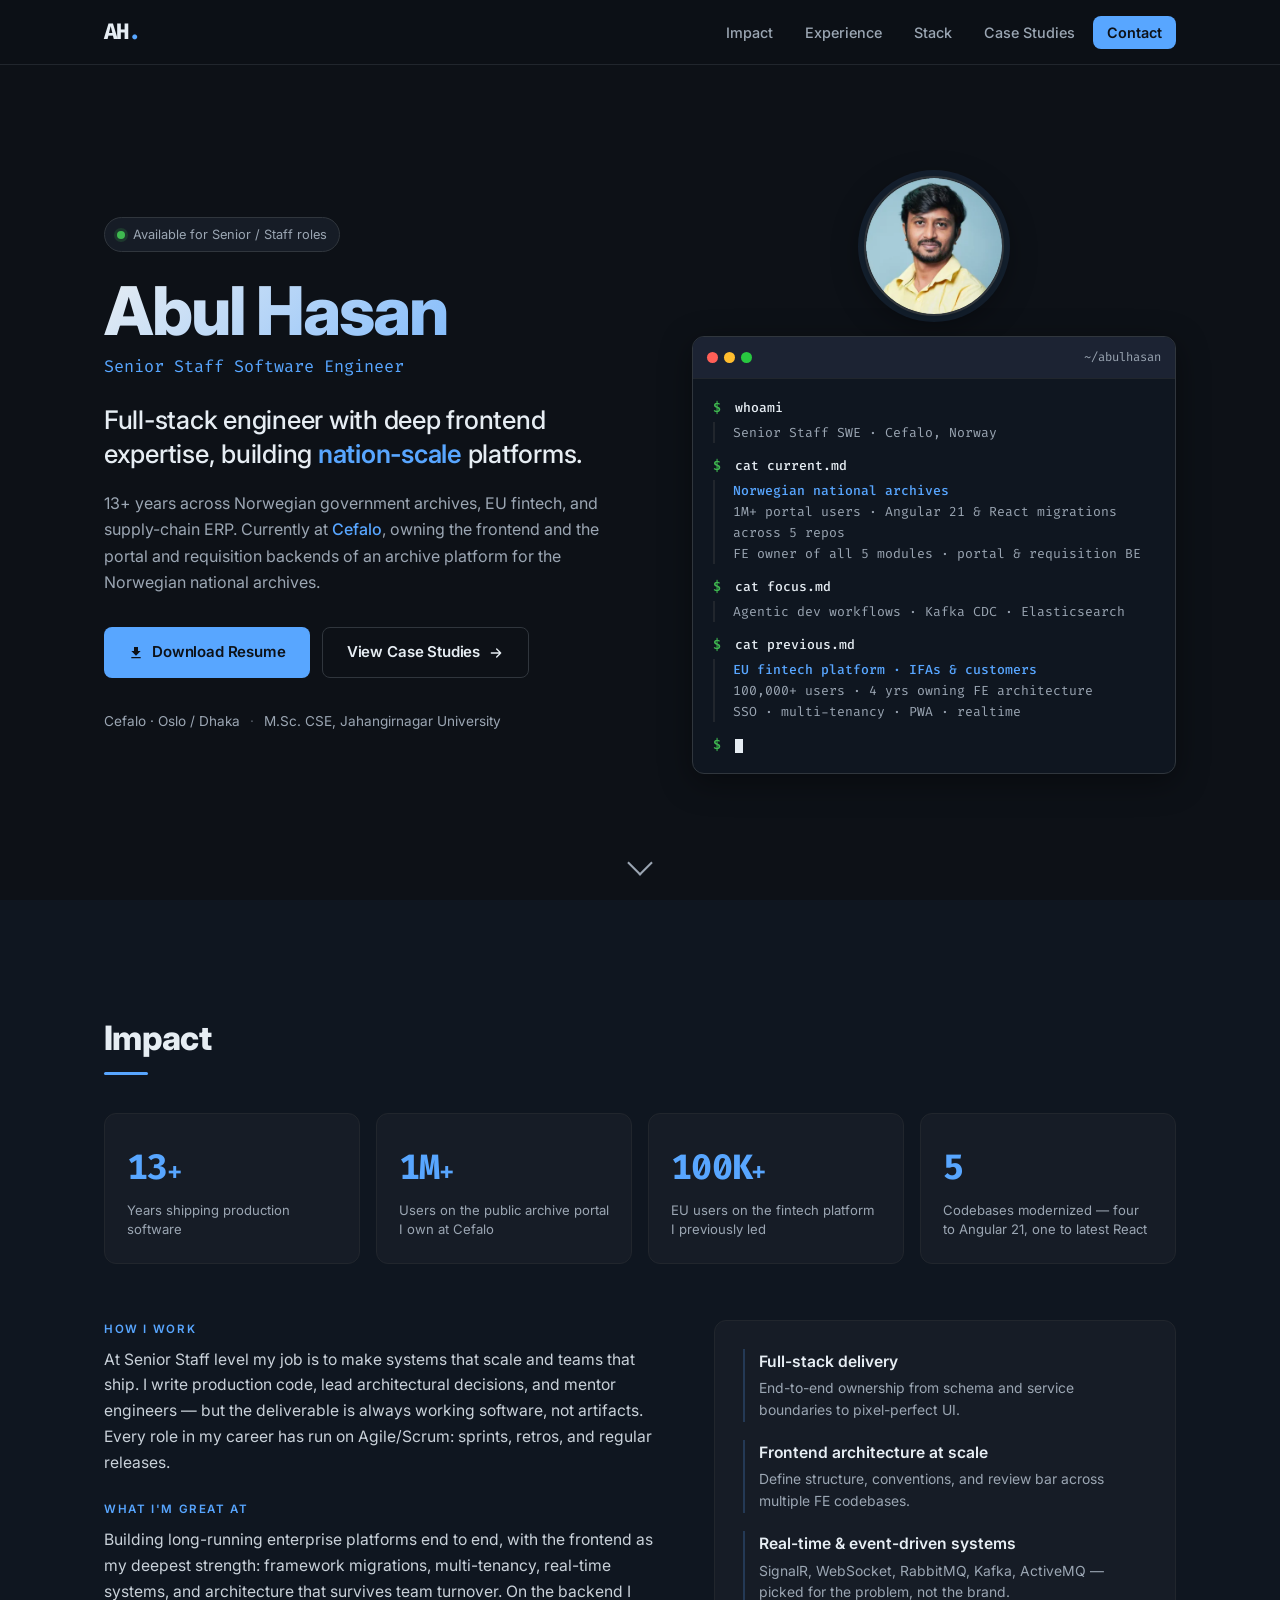
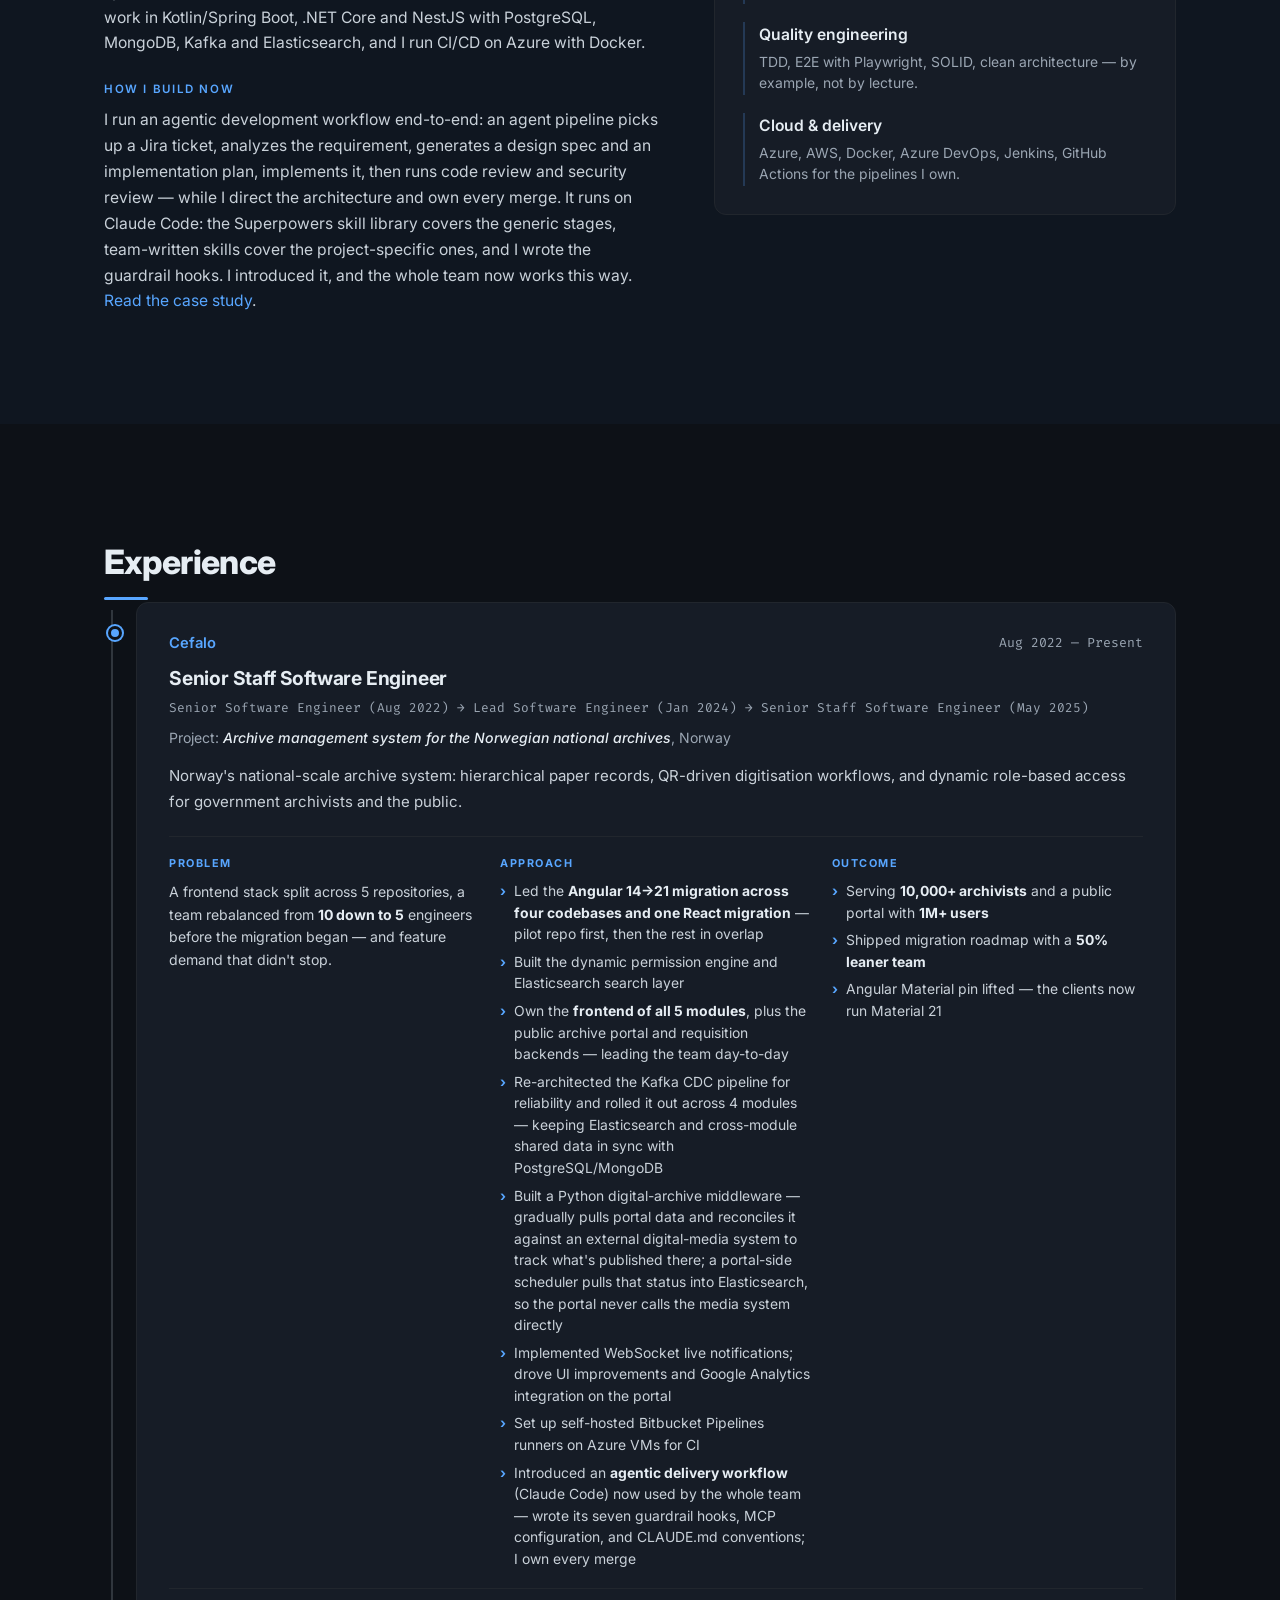
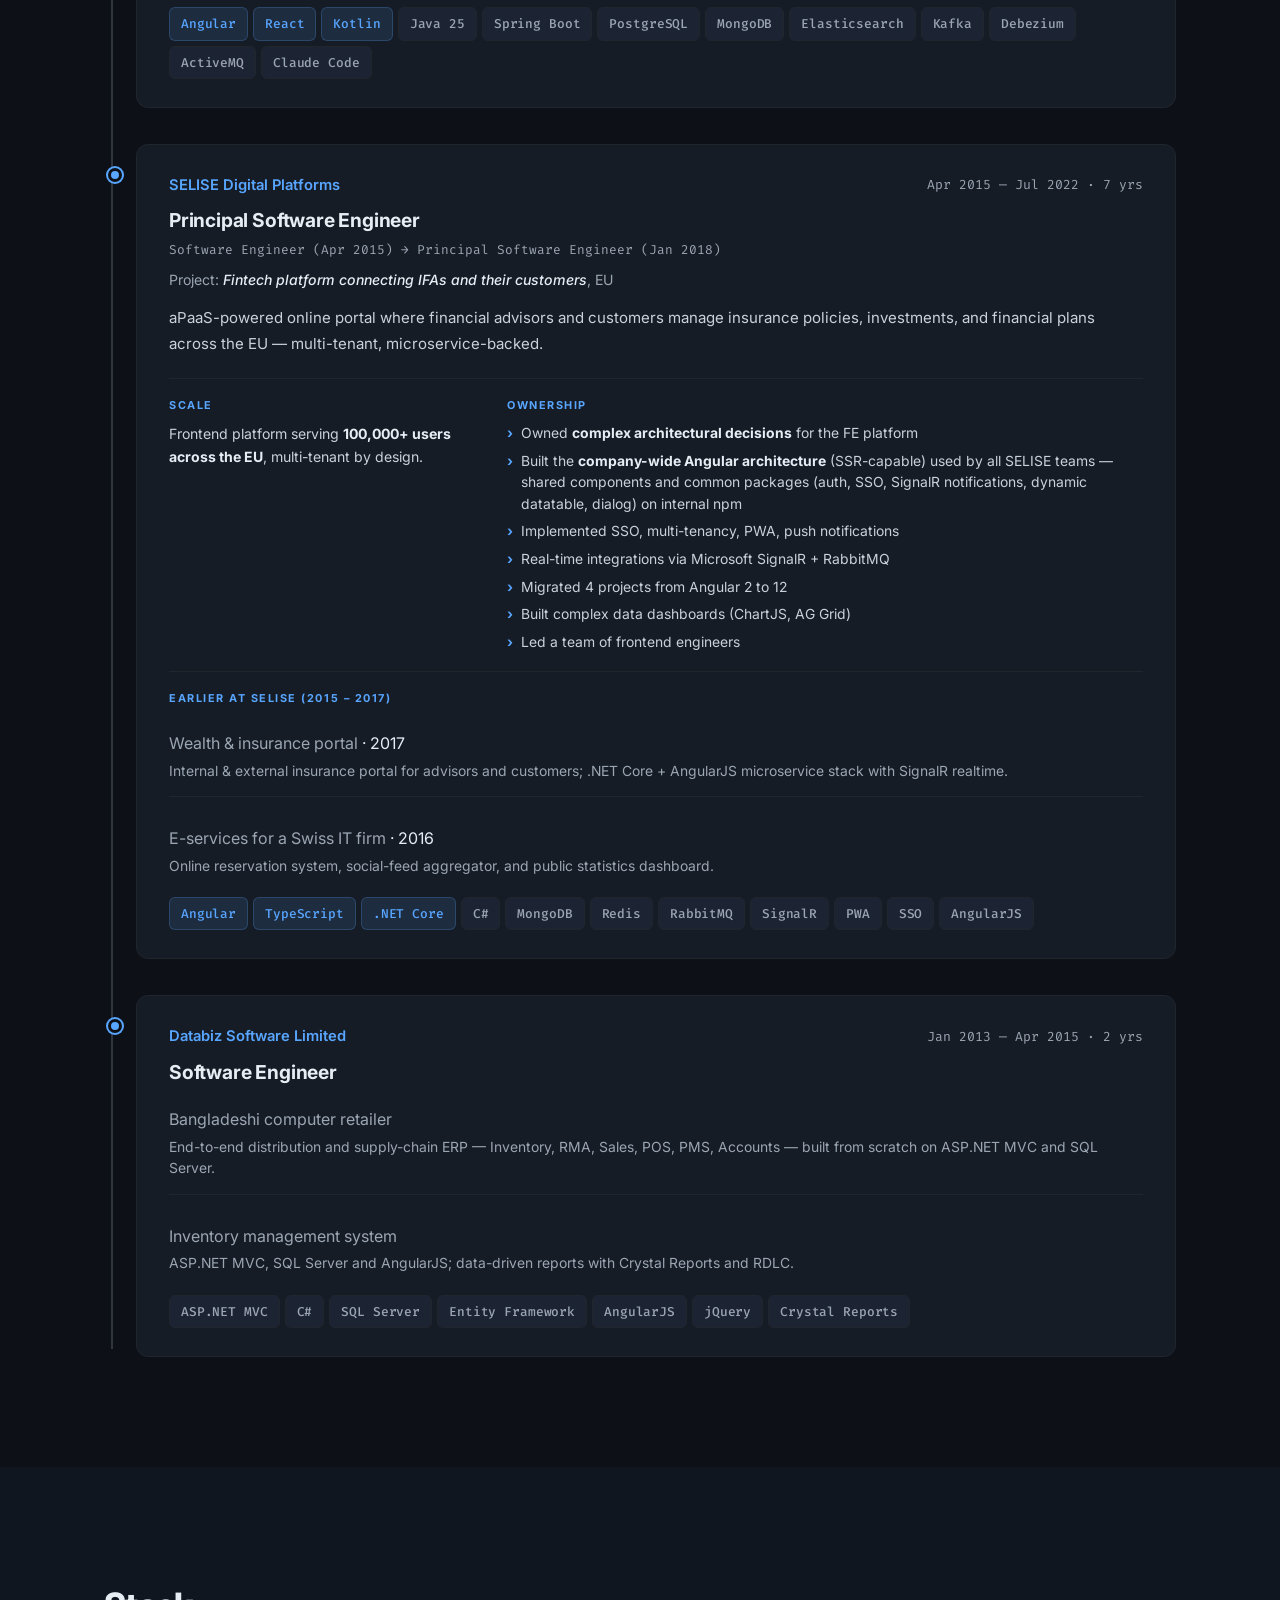
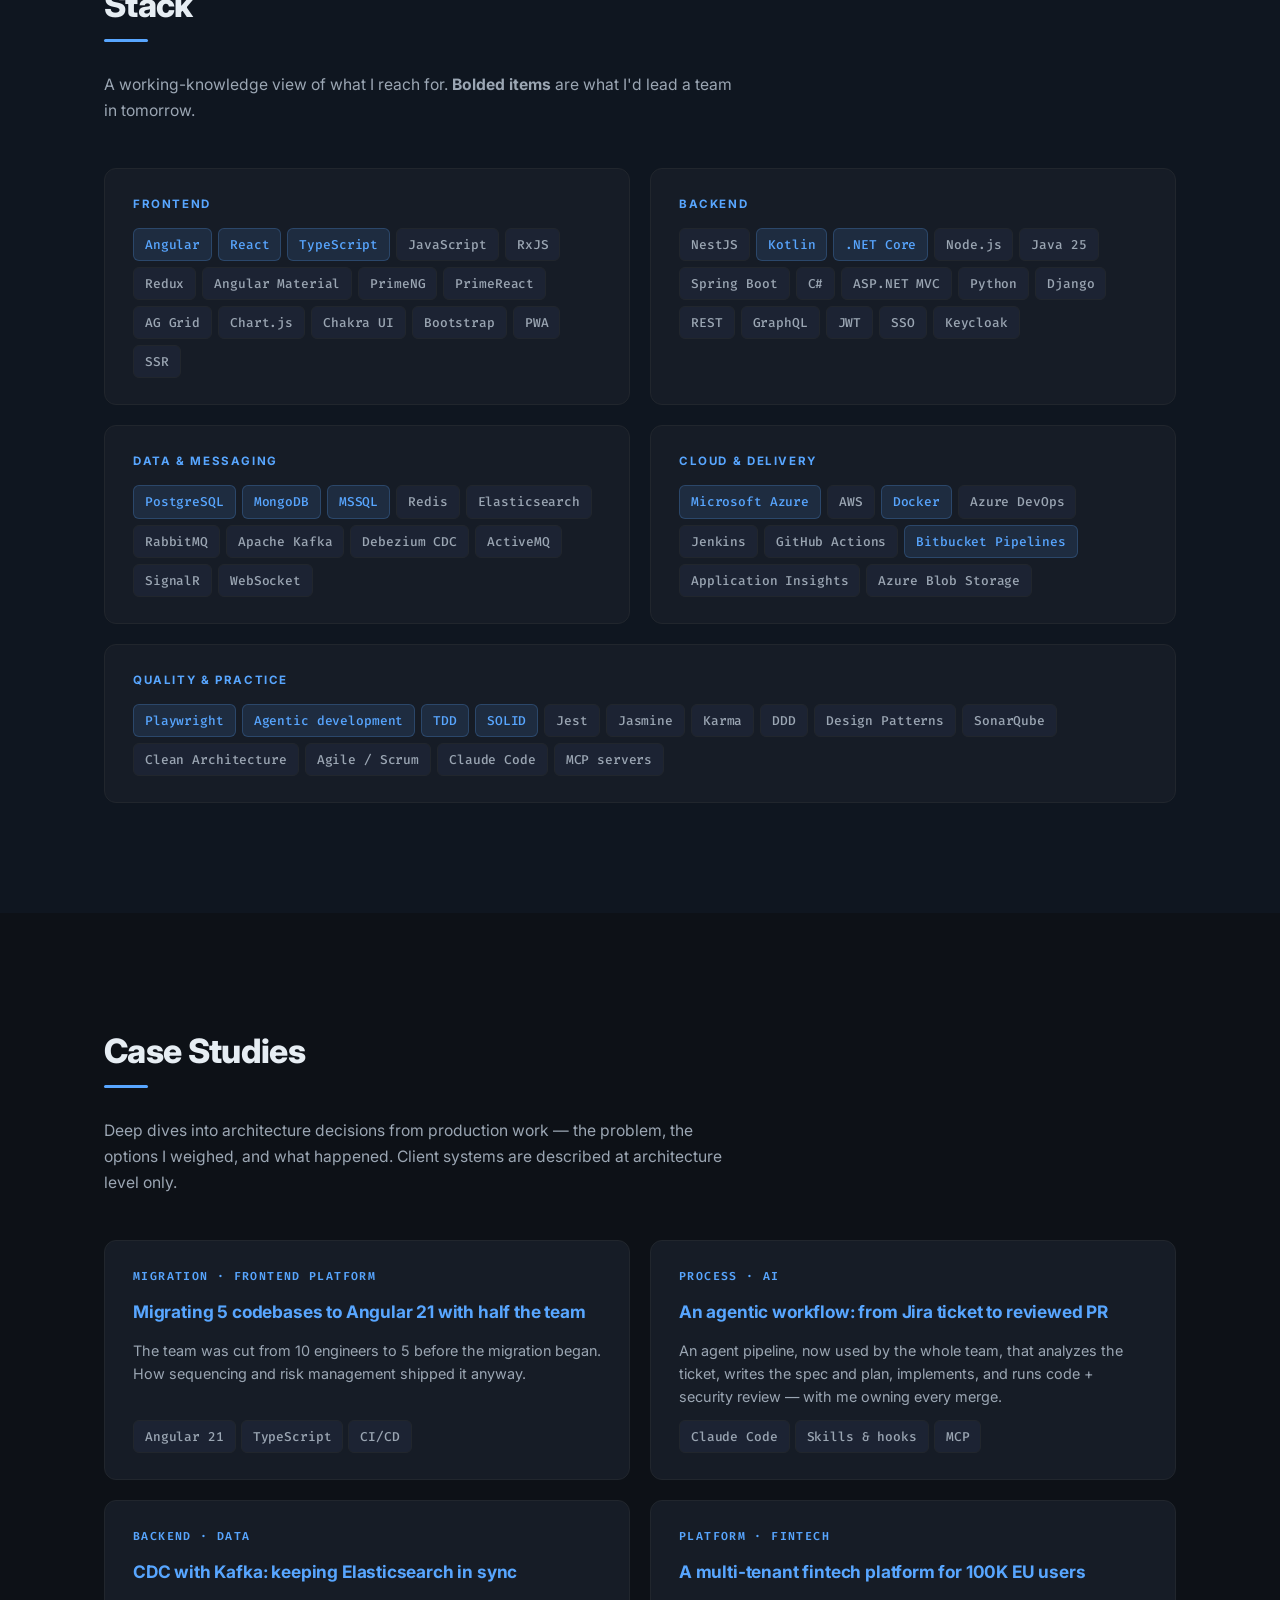
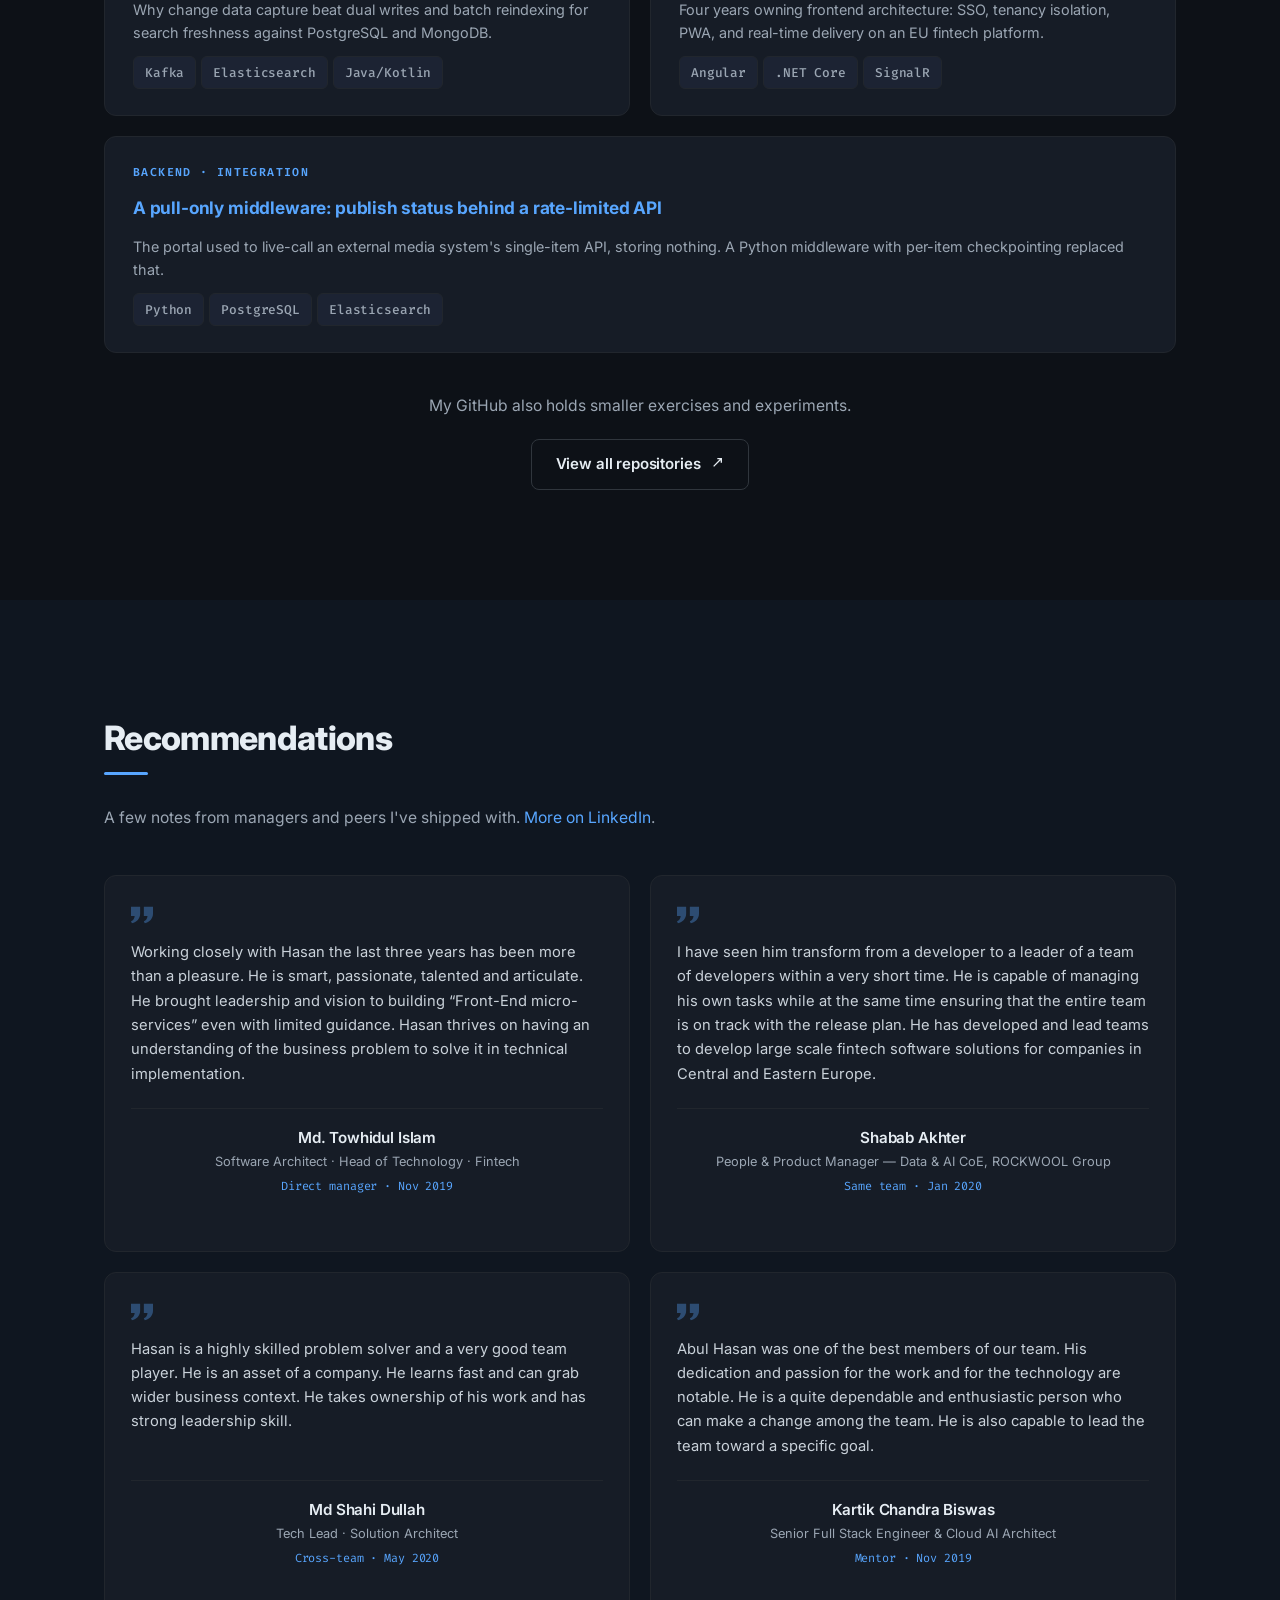
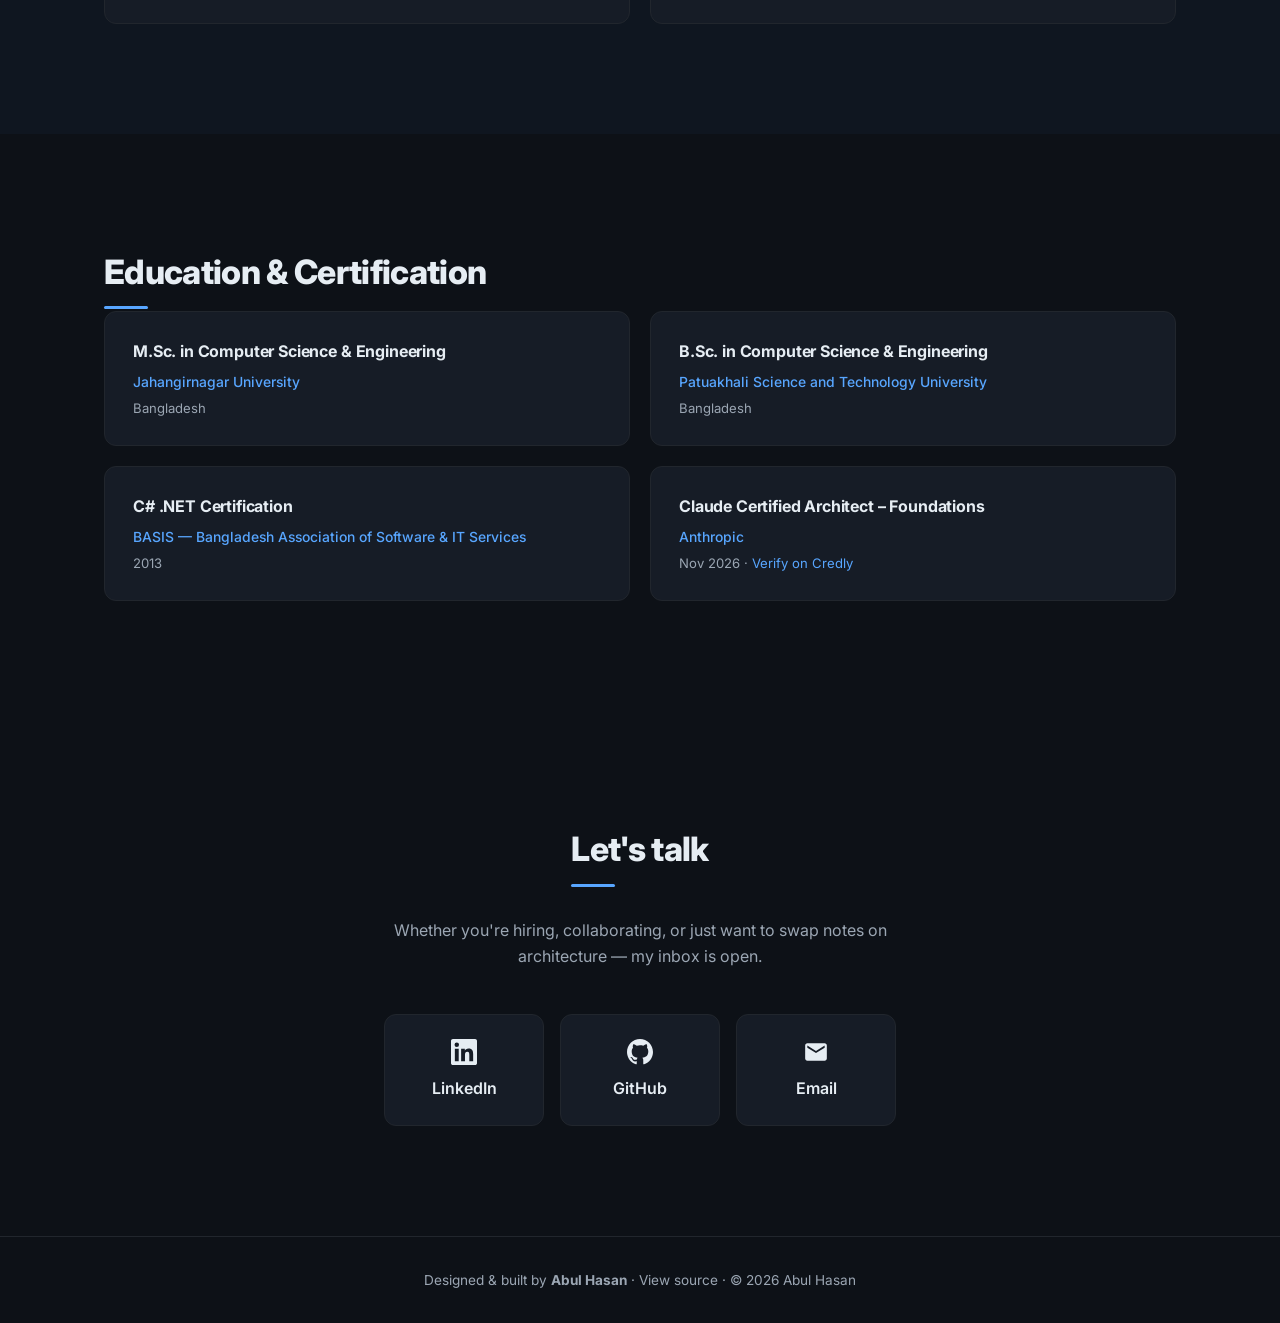
==== commit 83c0a4c0: "feat: position as full-stack engineer with frontend depth - Hero, meta/OG/Twitter descriptions, keyw" ====
--- a/index.html
+++ b/index.html
@@ -3,21 +3,21 @@
 <head>
   <meta charset="UTF-8" />
   <meta name="viewport" content="width=device-width, initial-scale=1.0" />
-  <meta name="description" content="Abul Hasan — Senior Staff Software Engineer with 13+ years building production frontends — currently the frontend of a nation-scale government platform at Cefalo for the Norwegian national archives (public portal serving 1M+ users). Previously owned the FE platform of an EU fintech platform connecting IFAs and their customers (100K+ users)." />
-  <meta name="keywords" content="Abul Hasan, Senior Staff Software Engineer, Frontend Architect, Angular, React, NestJS, Kotlin, Spring Boot, .NET Core, Microservices, Cefalo" />
+  <meta name="description" content="Abul Hasan — Senior Staff Software Engineer — full-stack with deep frontend expertise and 13+ years of production software — currently owning the frontend and portal backends of a nation-scale government platform at Cefalo for the Norwegian national archives (public portal serving 1M+ users). Previously owned the FE platform of an EU fintech platform connecting IFAs and their customers (100K+ users)." />
+  <meta name="keywords" content="Abul Hasan, Senior Staff Software Engineer, Full-Stack Engineer, Frontend Architect, Angular, React, NestJS, Kotlin, Spring Boot, .NET Core, Microservices, Cefalo" />
   <meta name="author" content="Abul Hasan" />
   <meta name="theme-color" content="#0d1117" />
   <meta name="color-scheme" content="dark" />
 
   <meta property="og:title" content="Abul Hasan — Senior Staff Software Engineer" />
-  <meta property="og:description" content="13+ years of production frontend architecture. Norwegian national archive platform (1M+ portal users) · EU fintech platform (100K+ users)." />
+  <meta property="og:description" content="13+ years of full-stack engineering with frontend depth. Norwegian national archive platform (1M+ portal users) · EU fintech platform (100K+ users)." />
   <meta property="og:type" content="website" />
   <meta property="og:url" content="https://ahasan09.github.io/" />
   <meta property="og:image" content="https://ahasan09.github.io/avatar-square.png" />
 
   <meta name="twitter:card" content="summary_large_image" />
   <meta name="twitter:title" content="Abul Hasan — Senior Staff Software Engineer" />
-  <meta name="twitter:description" content="13+ years of production frontend architecture. Norwegian national archive platform (1M+ portal users) · EU fintech platform (100K+ users)." />
+  <meta name="twitter:description" content="13+ years of full-stack engineering with frontend depth. Norwegian national archive platform (1M+ portal users) · EU fintech platform (100K+ users)." />
   <meta name="twitter:image" content="https://ahasan09.github.io/avatar-square.png" />
 
   <link rel="canonical" href="https://ahasan09.github.io/" />
@@ -51,7 +51,7 @@
       { "@type": "CollegeOrUniversity", "name": "Patuakhali Science and Technology University" }
     ],
     "knowsAbout": [
-      "Frontend Architecture", "Angular", "React", "TypeScript", "RxJS",
+      "Full-Stack Development", "Frontend Architecture", "Angular", "React", "TypeScript", "RxJS",
       "NestJS", "Node.js", "Kotlin", "Spring Boot", "Java",
       ".NET Core", "C#", "Python", "Django",
       "PostgreSQL", "MongoDB", "Elasticsearch", "Redis",
@@ -122,11 +122,11 @@
       <p class="hero-tagline">Senior Staff Software Engineer</p>
 
       <p class="hero-positioning">
-        I architect and ship frontends for <strong>nation-scale</strong> platforms.
+        Full-stack engineer with deep frontend expertise, building <strong>nation-scale</strong> platforms.
       </p>
 
       <p class="hero-sub">
-        13+ years across Norwegian government archives, EU fintech, and supply-chain ERP. Currently leading Angular architecture at <a href="https://www.cefalo.com" target="_blank" rel="noopener">Cefalo</a> for the Norwegian national archives.
+        13+ years across Norwegian government archives, EU fintech, and supply-chain ERP. Currently at <a href="https://www.cefalo.com" target="_blank" rel="noopener">Cefalo</a>, owning the frontend and the portal and requisition backends of an archive platform for the Norwegian national archives.
       </p>
 
       <div class="hero-actions">
@@ -228,7 +228,7 @@
 
           <h3 class="kicker">What I'm great at</h3>
           <p>
-            Owning the full frontend platform on long-running enterprise products: framework migrations, multi-tenancy, real-time systems, and architecture that survives team turnover. Equally comfortable in the backend stack — NestJS, Kotlin/Spring Boot, .NET Core — when delivery requires it.
+            Building long-running enterprise platforms end to end, with the frontend as my deepest strength: framework migrations, multi-tenancy, real-time systems, and architecture that survives team turnover. On the backend I work in Kotlin/Spring Boot, .NET Core and NestJS with PostgreSQL, MongoDB, Kafka and Elasticsearch, and I run CI/CD on Azure with Docker.
           </p>
 
           <h3 class="kicker">How I build now</h3>
@@ -239,12 +239,12 @@
 
         <ul class="impact-pillars">
           <li>
+            <strong>Full-stack delivery</strong>
+            <p>End-to-end ownership from schema and service boundaries to pixel-perfect UI.</p>
+          </li>
+          <li>
             <strong>Frontend architecture at scale</strong>
             <p>Define structure, conventions, and review bar across multiple FE codebases.</p>
-          </li>
-          <li>
-            <strong>Full-stack delivery</strong>
-            <p>End-to-end ownership from schema and service boundaries to pixel-perfect UI.</p>
           </li>
           <li>
             <strong>Real-time &amp; event-driven systems</strong>
@@ -713,7 +713,7 @@
     <div class="container">
       <h2 class="section-title">Let's talk</h2>
       <p class="contact-sub">
-        Whether you're hiring, collaborating, or just want to swap notes on FE architecture — my inbox is open.
+        Whether you're hiring, collaborating, or just want to swap notes on architecture — my inbox is open.
       </p>
       <div class="contact-links">
         <a href="https://www.linkedin.com/in/ahasan09/" target="_blank" rel="noopener" class="contact-card" aria-label="LinkedIn profile">
